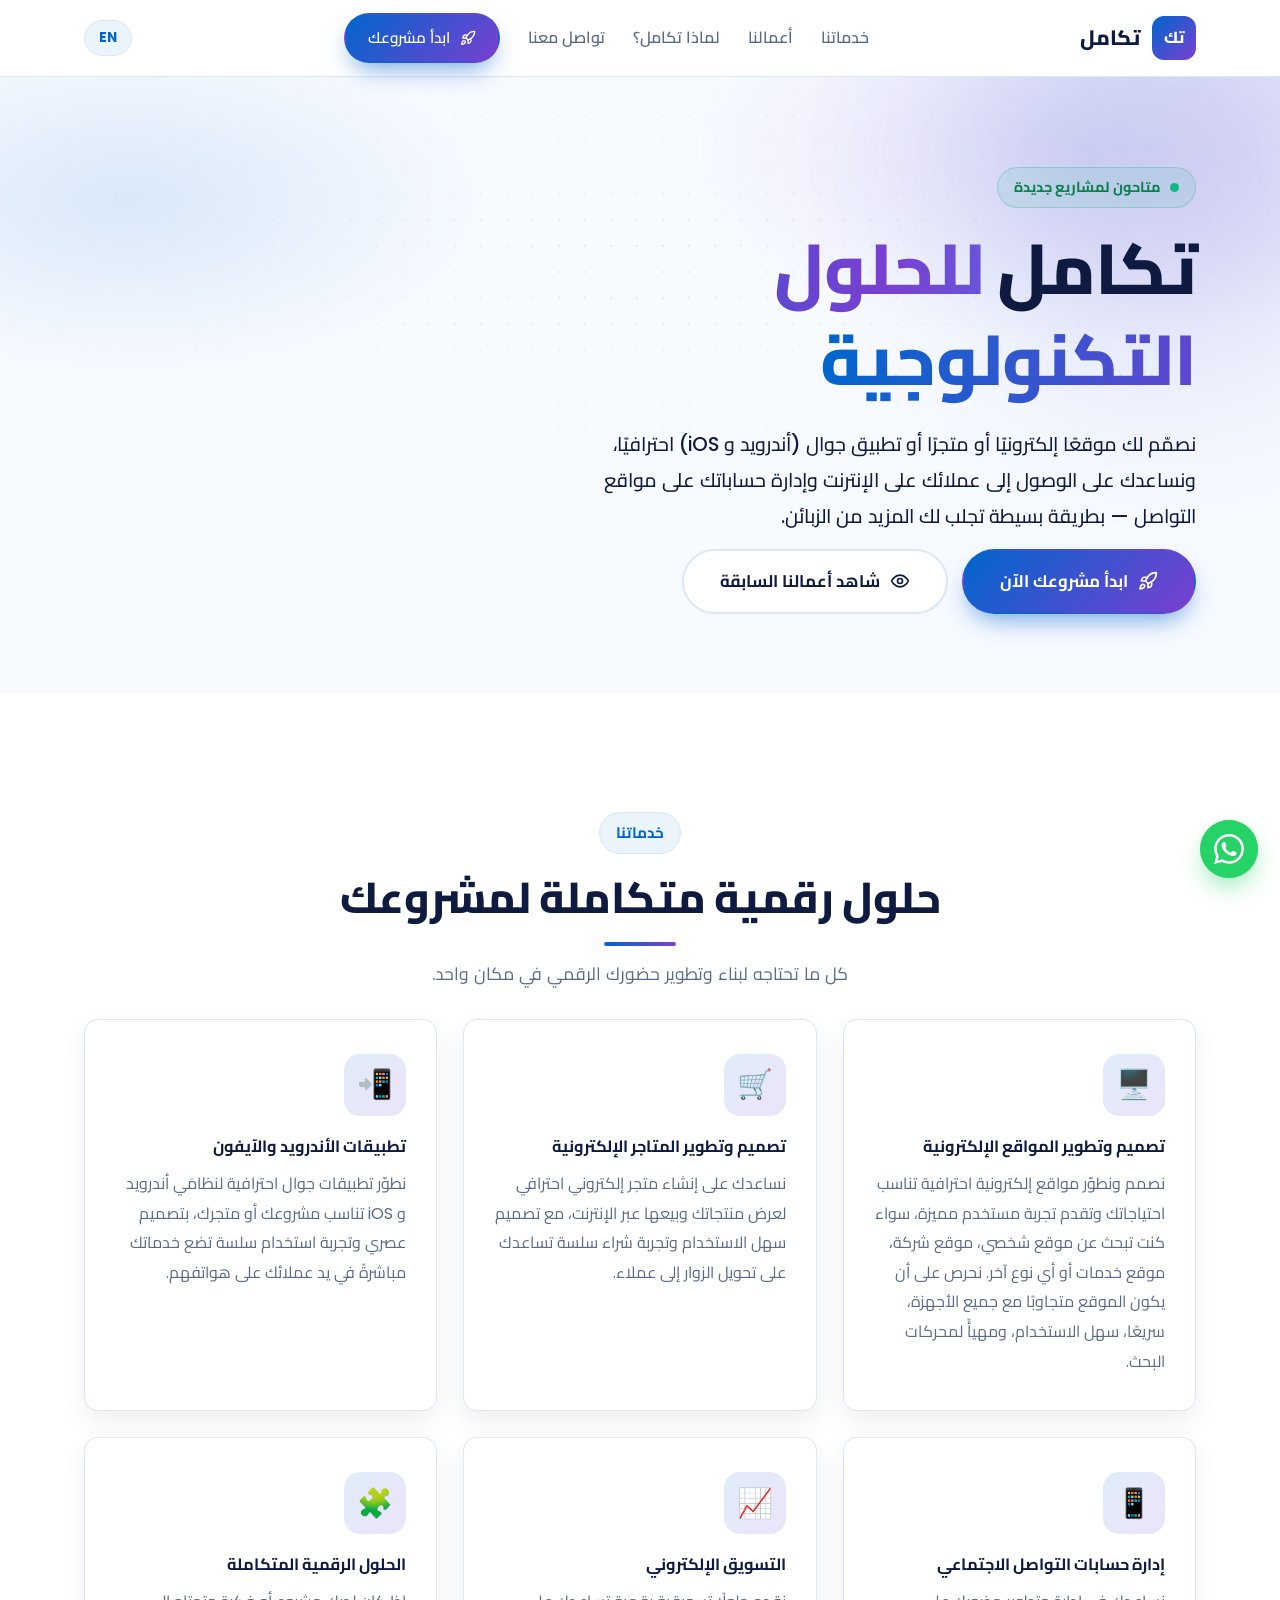
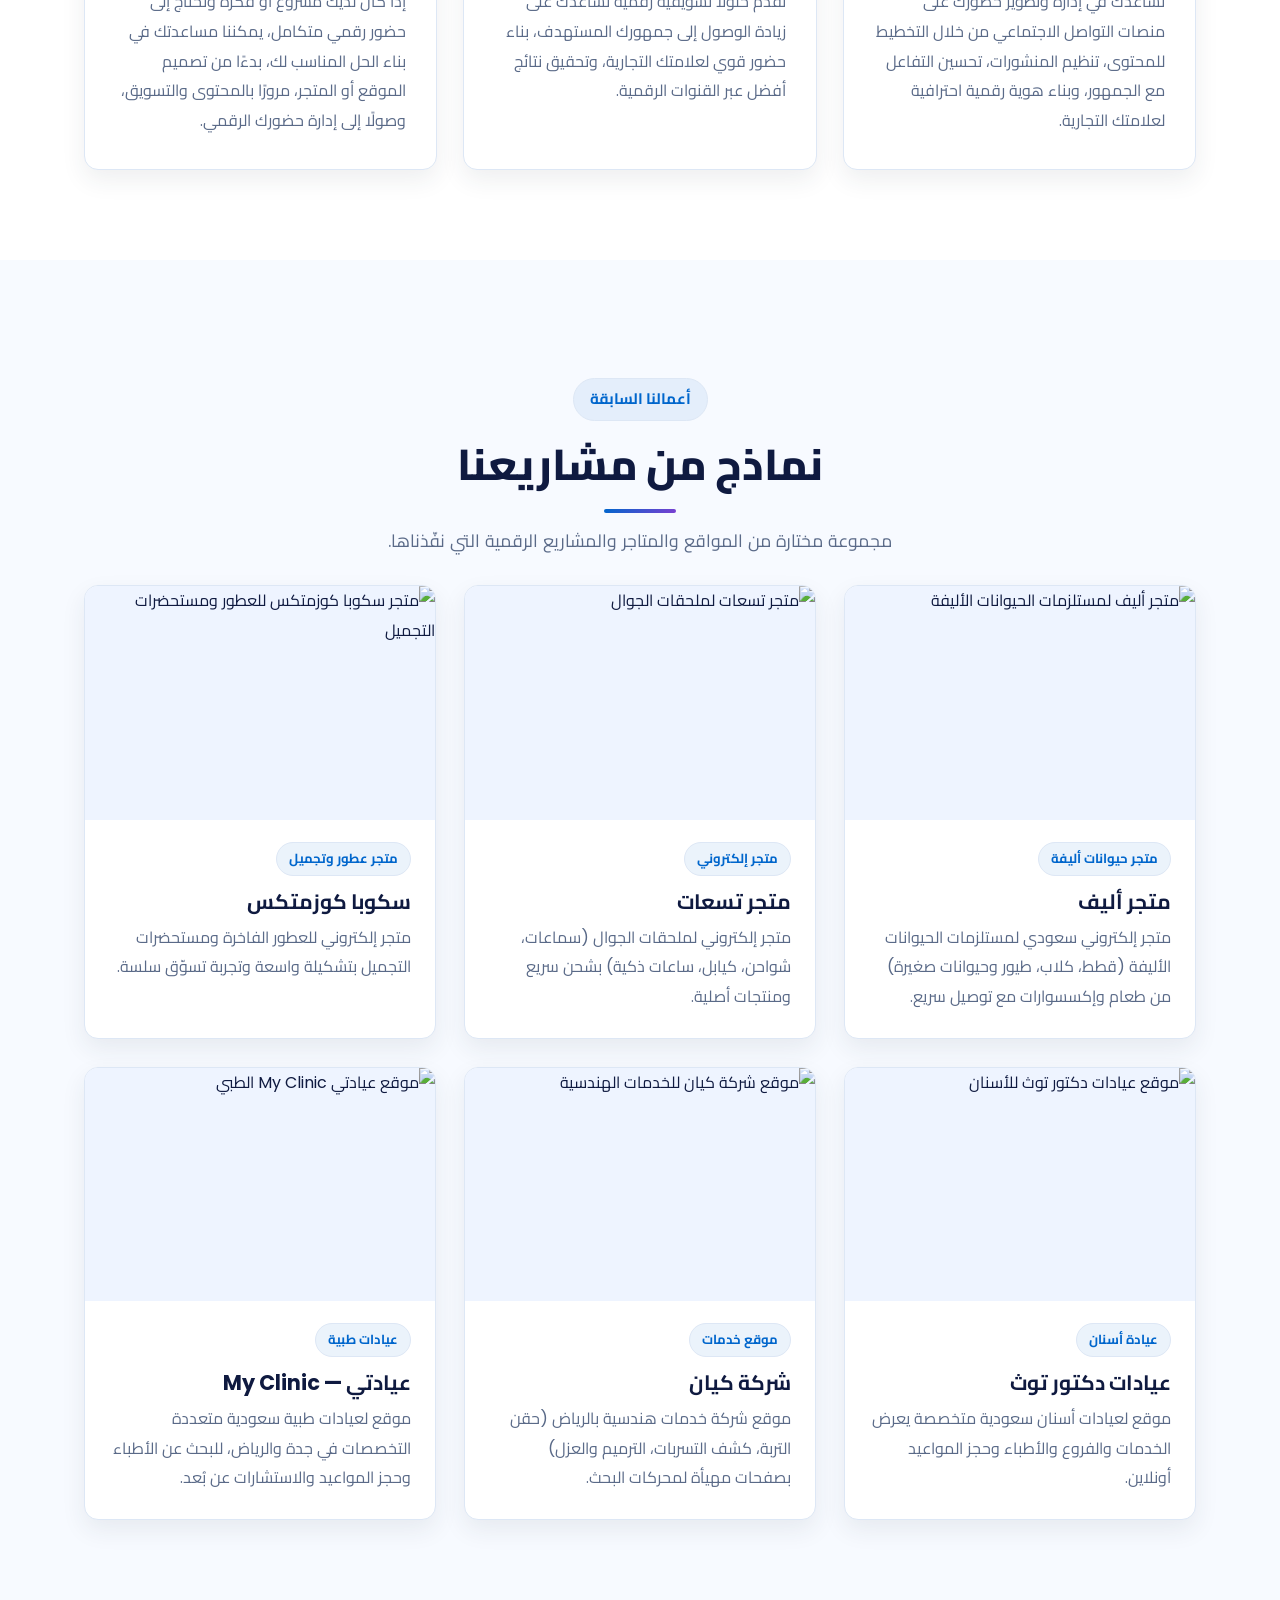
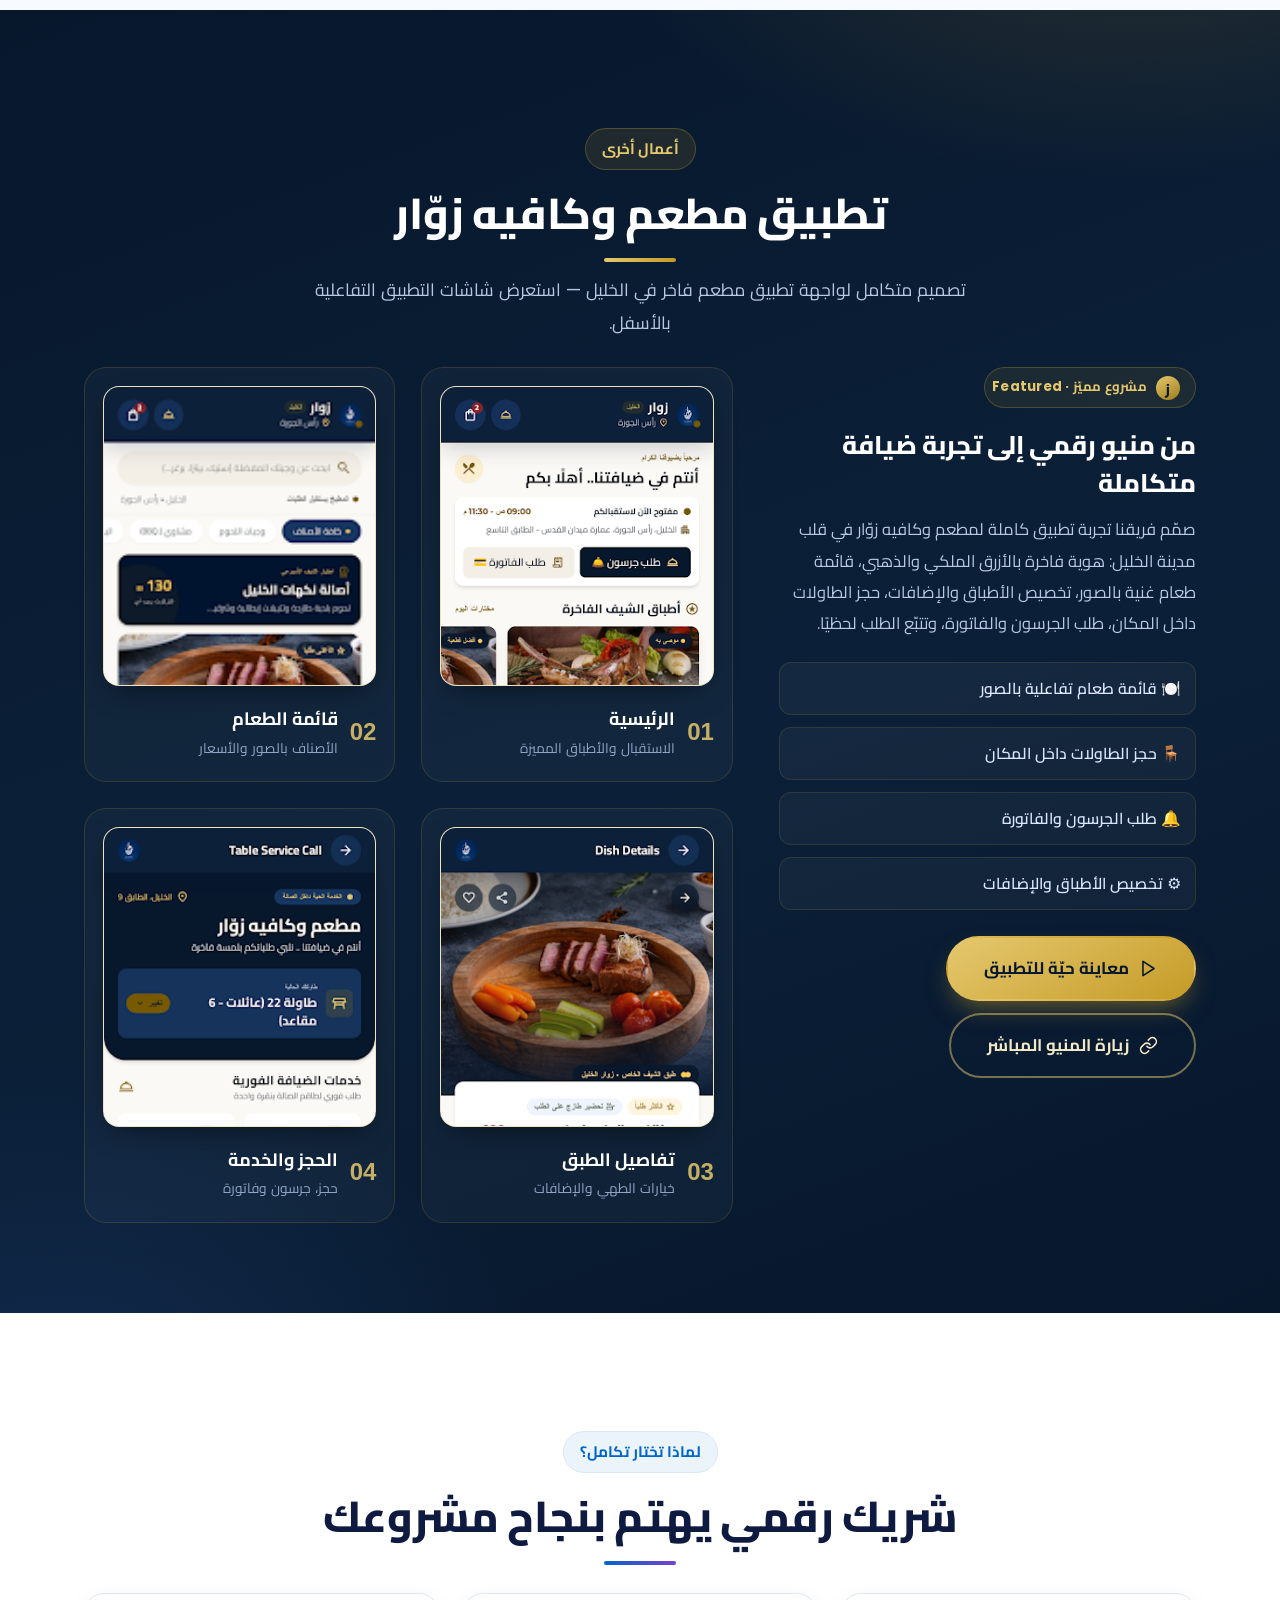
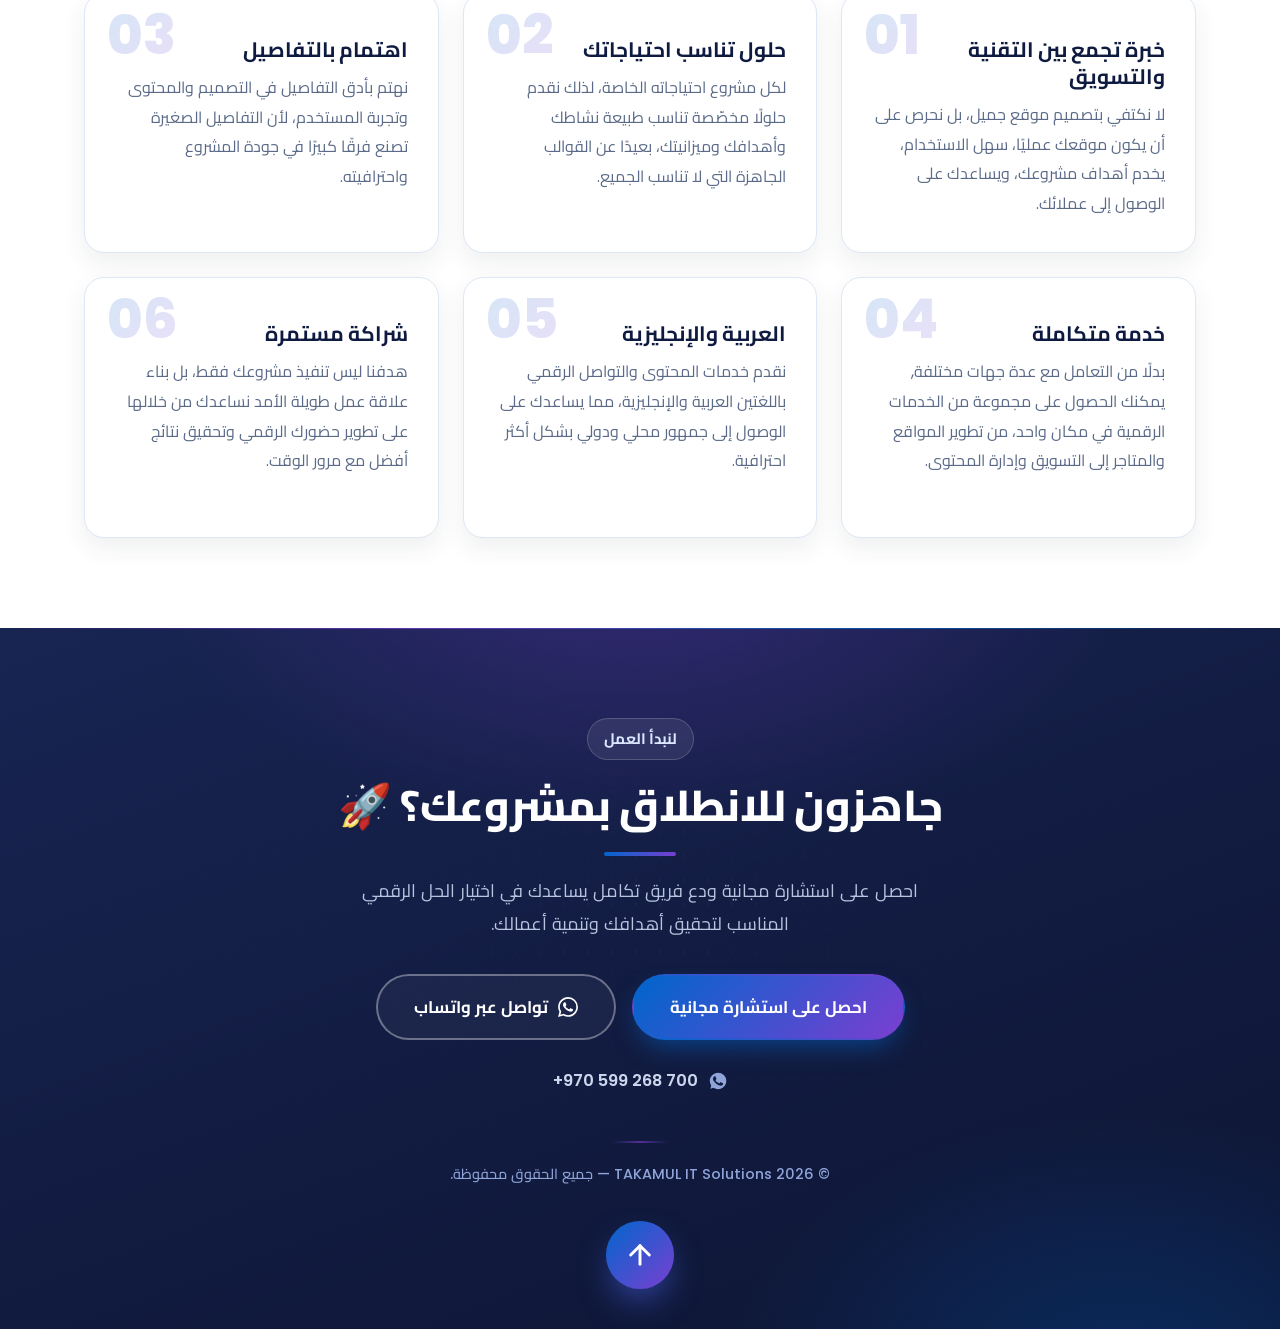
==== index.html @ c1965431 "إعادة بناء موقع تكامل بنفس تصميم إسلام داود - نسخة ثنائية اللغة مع معرض زوّار واستشارة عبر واتساب" ====
<!DOCTYPE html>
<html lang="ar" dir="rtl">
<head>
  <meta charset="UTF-8" />
  <meta name="viewport" content="width=device-width, initial-scale=1.0" />
  <title>تكامل للحلول التكنولوجية | TAKAMUL IT Solutions</title>
  <meta name="description" content="تكامل للحلول التكنولوجية — شركة متخصصة في تصميم وتطوير المواقع والمتاجر الإلكترونية، تطبيقات جوال أندرويد و iOS، التسويق الرقمي، وإدارة حسابات التواصل الاجتماعي." />
  <meta name="author" content="تكامل للحلول التكنولوجية" />

  <meta name="robots" content="index, follow" />
  <meta name="keywords" content="تصميم مواقع, تطوير مواقع, متجر إلكتروني, تطبيقات جوال, تطبيقات اندرويد, تطبيقات ايفون, iOS, Android, تسويق رقمي, إدارة سوشال ميديا, تكامل, TAKAMUL, حلول تكنولوجية" />
  <meta name="theme-color" content="#0066cc" />
  <link rel="canonical" href="https://takamul24.github.io/tk/" />

  <!-- Open Graph -->
  <meta property="og:type" content="website" />
  <meta property="og:title" content="تكامل للحلول التكنولوجية | حلول رقمية متكاملة" />
  <meta property="og:description" content="بناء حضور رقمي احترافي: مواقع، متاجر إلكترونية، تطبيقات جوال، تسويق رقمي وإدارة سوشال ميديا." />
  <meta property="og:url" content="https://takamul24.github.io/tk/" />
  <meta property="og:image" content="https://takamul24.github.io/tk/logo-takamul.png" />
  <meta property="og:locale" content="ar_AR" />
  <meta property="og:site_name" content="تكامل للحلول التكنولوجية" />

  <!-- Twitter -->
  <meta name="twitter:card" content="summary_large_image" />
  <meta name="twitter:title" content="تكامل للحلول التكنولوجية | TAKAMUL IT Solutions" />
  <meta name="twitter:description" content="تصميم وتطوير المواقع والمتاجر الإلكترونية، تطبيقات الجوال، التسويق الرقمي وإدارة السوشال ميديا." />
  <meta name="twitter:image" content="https://takamul24.github.io/tk/logo-takamul.png" />

  <!-- Structured data -->
  <script type="application/ld+json">
  {
    "@context": "https://schema.org",
    "@type": "Organization",
    "name": "تكامل للحلول التكنولوجية",
    "alternateName": "TAKAMUL IT Solutions",
    "description": "شركة متخصصة في تصميم وتطوير المواقع والمتاجر الإلكترونية والتطبيقات والتسويق الرقمي وإدارة المحتوى.",
    "url": "https://takamul24.github.io/tk/",
    "logo": "https://takamul24.github.io/tk/logo-takamul.png",
    "telephone": "+970599268700",
    "knowsAbout": ["تصميم المواقع", "تطوير المواقع", "المتاجر الإلكترونية", "تطوير تطبيقات الجوال", "تطبيقات أندرويد", "تطبيقات iOS", "التسويق الرقمي", "إدارة التواصل الاجتماعي"]
  }
  </script>

  <link rel="preconnect" href="https://fonts.googleapis.com" />
  <link rel="preconnect" href="https://fonts.gstatic.com" crossorigin />
  <link href="https://fonts.googleapis.com/css2?family=Cairo:wght@400;500;600;700;800&family=Poppins:wght@400;500;600;700;800&family=Tajawal:wght@400;500;700&display=swap" rel="stylesheet" />
  <link rel="stylesheet" href="styles.css?v=1" />
  <link rel="icon" type="image/svg+xml" href="favicon.svg" />
  <link rel="icon" type="image/png" sizes="32x32" href="favicon-32x32.png" />
  <link rel="icon" type="image/png" sizes="16x16" href="favicon-16x16.png" />
  <link rel="apple-touch-icon" sizes="180x180" href="apple-touch-icon.png" />
</head>
<body>
  <!-- Header -->
  <header class="site-header" id="top">
    <div class="container header-inner">
      <a href="#top" class="logo">
        <span class="logo-mark" data-en="T">تك</span>
        <span class="logo-text" data-en="TAKAMUL">تكامل</span>
      </a>
      <nav class="nav" id="nav">
        <a href="#services" data-en="Services">خدماتنا</a>
        <a href="#portfolio" data-en="Our Work">أعمالنا</a>
        <a href="#why" data-en="Why Us">لماذا تكامل؟</a>
        <a href="#contact" data-en="Contact">تواصل معنا</a>
        <a href="#contact" class="btn btn-sm btn-primary nav-cta" data-en="<svg viewBox='0 0 24 24' fill='none' stroke='currentColor' stroke-width='2' stroke-linecap='round' stroke-linejoin='round'><path d='M4.5 16.5c-1.5 1.26-2 5-2 5s3.74-.5 5-2c.71-.84.7-2.13-.09-2.91a2.18 2.18 0 0 0-2.91-.09z'/><path d='m12 15-3-3a22 22 0 0 1 2-3.95A12.88 12.88 0 0 1 22 2c0 2.72-.78 7.5-6 11a22.35 22.35 0 0 1-4 2z'/><path d='M9 12H4s.55-3.03 2-4c1.62-1.08 5 0 5 0'/><path d='M12 15v5s3.03-.55 4-2c1.08-1.62 0-5 0-5'/></svg> Start Project"><svg viewBox="0 0 24 24" fill="none" stroke="currentColor" stroke-width="2" stroke-linecap="round" stroke-linejoin="round"><path d="M4.5 16.5c-1.5 1.26-2 5-2 5s3.74-.5 5-2c.71-.84.7-2.13-.09-2.91a2.18 2.18 0 0 0-2.91-.09z"/><path d="m12 15-3-3a22 22 0 0 1 2-3.95A12.88 12.88 0 0 1 22 2c0 2.72-.78 7.5-6 11a22.35 22.35 0 0 1-4 2z"/><path d="M9 12H4s.55-3.03 2-4c1.62-1.08 5 0 5 0"/><path d="M12 15v5s3.03-.55 4-2c1.08-1.62 0-5 0-5"/></svg> ابدأ مشروعك</a>
      </nav>
      <div class="header-actions">
        <button class="lang-toggle" id="langToggle" aria-label="تغيير اللغة">EN</button>
        <button class="nav-toggle" id="navToggle" aria-label="القائمة" aria-expanded="false">
          <span></span><span></span><span></span>
        </button>
      </div>
    </div>
  </header>

  <!-- Floating WhatsApp button (fixed, site-wide) -->
  <a class="wa-fab" href="https://wa.me/970599268700" target="_blank" rel="noopener" aria-label="تواصل عبر واتساب" data-en-label="Chat on WhatsApp">
    <svg viewBox="0 0 24 24" fill="currentColor" aria-hidden="true"><path d="M17.472 14.382c-.297-.149-1.758-.867-2.03-.967-.273-.099-.471-.148-.67.15-.197.297-.767.966-.94 1.164-.173.199-.347.223-.644.075-.297-.15-1.255-.463-2.39-1.475-.883-.788-1.48-1.761-1.653-2.059-.173-.297-.018-.458.13-.606.134-.133.298-.347.446-.52.149-.174.198-.298.298-.497.099-.198.05-.371-.025-.52-.075-.149-.669-1.612-.916-2.207-.242-.579-.487-.5-.669-.51-.173-.008-.371-.01-.57-.01-.198 0-.52.074-.792.372-.272.297-1.04 1.016-1.04 2.479 0 1.462 1.065 2.875 1.213 3.074.149.198 2.096 3.2 5.077 4.487.709.306 1.263.489 1.694.625.712.227 1.36.195 1.871.118.571-.085 1.758-.719 2.006-1.413.248-.694.248-1.289.173-1.413-.074-.124-.272-.198-.57-.347m-5.421 7.403h-.004a9.87 9.87 0 01-5.031-1.378l-.361-.214-3.741.982.998-3.648-.235-.374a9.86 9.86 0 01-1.51-5.26c.001-5.45 4.436-9.884 9.888-9.884 2.64 0 5.122 1.03 6.988 2.898a9.825 9.825 0 012.893 6.994c-.003 5.45-4.437 9.884-9.885 9.884m8.413-18.297A11.815 11.815 0 0012.05 0C5.495 0 .16 5.335.157 11.892c0 2.096.547 4.142 1.588 5.945L.057 24l6.305-1.654a11.882 11.882 0 005.683 1.448h.005c6.554 0 11.89-5.335 11.893-11.893a11.821 11.821 0 00-3.48-8.413Z"/></svg>
  </a>

  <!-- Hero -->
  <section class="hero">
    <div class="hero-bg" aria-hidden="true"></div>
    <div class="container hero-inner">
      <div class="hero-text">
        <span class="hero-status" data-en="<span class='dot'></span> Available for new projects"><span class="dot"></span> متاحون لمشاريع جديدة</span>
        <h1 class="hero-title" data-en="TAKAMUL <span class='grad'>IT Solutions</span>">تكامل <span class="grad">للحلول التكنولوجية</span></h1>
        <p class="hero-lead" data-en="We build you a professional website, online store, or mobile app for Android &amp; iOS, help you reach your customers online, and manage your social media — simply, in a way that brings you more clients.">
          نصمّم لك موقعًا إلكترونيًا أو متجرًا أو تطبيق جوال (أندرويد و iOS) احترافيًا،
          ونساعدك على الوصول إلى عملائك على الإنترنت وإدارة حساباتك على مواقع التواصل —
          بطريقة بسيطة تجلب لك المزيد من الزبائن.
        </p>
        <div class="hero-actions">
          <a href="#contact" class="btn btn-primary btn-lg" data-en="<svg viewBox='0 0 24 24' fill='none' stroke='currentColor' stroke-width='2' stroke-linecap='round' stroke-linejoin='round'><path d='M4.5 16.5c-1.5 1.26-2 5-2 5s3.74-.5 5-2c.71-.84.7-2.13-.09-2.91a2.18 2.18 0 0 0-2.91-.09z'/><path d='m12 15-3-3a22 22 0 0 1 2-3.95A12.88 12.88 0 0 1 22 2c0 2.72-.78 7.5-6 11a22.35 22.35 0 0 1-4 2z'/><path d='M9 12H4s.55-3.03 2-4c1.62-1.08 5 0 5 0'/><path d='M12 15v5s3.03-.55 4-2c1.08-1.62 0-5 0-5'/></svg> Start Your Project"><svg viewBox="0 0 24 24" fill="none" stroke="currentColor" stroke-width="2" stroke-linecap="round" stroke-linejoin="round"><path d="M4.5 16.5c-1.5 1.26-2 5-2 5s3.74-.5 5-2c.71-.84.7-2.13-.09-2.91a2.18 2.18 0 0 0-2.91-.09z"/><path d="m12 15-3-3a22 22 0 0 1 2-3.95A12.88 12.88 0 0 1 22 2c0 2.72-.78 7.5-6 11a22.35 22.35 0 0 1-4 2z"/><path d="M9 12H4s.55-3.03 2-4c1.62-1.08 5 0 5 0"/><path d="M12 15v5s3.03-.55 4-2c1.08-1.62 0-5 0-5"/></svg> ابدأ مشروعك الآن</a>
          <a href="#portfolio" class="btn btn-ghost btn-lg" data-en="<svg viewBox='0 0 24 24' fill='none' stroke='currentColor' stroke-width='2' stroke-linecap='round' stroke-linejoin='round'><path d='M2 12s3-7 10-7 10 7 10 7-3 7-10 7-10-7-10-7z'/><circle cx='12' cy='12' r='3'/></svg> View Our Work"><svg viewBox="0 0 24 24" fill="none" stroke="currentColor" stroke-width="2" stroke-linecap="round" stroke-linejoin="round"><path d="M2 12s3-7 10-7 10 7 10 7-3 7-10 7-10-7-10-7z"/><circle cx="12" cy="12" r="3"/></svg> شاهد أعمالنا السابقة</a>
        </div>
      </div>
      <figure class="hero-portrait" onerror="this.style.display='none'">
        <img src="logo-takamul.png" alt="تكامل للحلول التكنولوجية" class="logo-photo" loading="eager"
             onerror="this.closest('.hero-portrait').style.display='none'" />
        <span class="float-chip chip-1" data-en="<span class='ci'>🖥️</span> Web Development"><span class="ci">🖥️</span> تصميم وتطوير المواقع</span>
        <span class="float-chip chip-2" data-en="<span class='ci'>📈</span> Digital Marketing"><span class="ci">📈</span> تسويق إلكتروني</span>
        <span class="float-chip chip-3" data-en="<span class='ci'>📲</span> Mobile Apps"><span class="ci">📲</span> تطبيقات الجوال</span>
      </figure>
    </div>
  </section>

  <!-- Services -->
  <section class="section" id="services">
    <div class="container">
      <div class="section-head">
        <span class="kicker" data-en="Services">خدماتنا</span>
        <h2 data-en="Complete digital solutions for your project">حلول رقمية متكاملة لمشروعك</h2>
        <p data-en="Everything you need to build and grow your online presence, in one place.">كل ما تحتاجه لبناء وتطوير حضورك الرقمي في مكان واحد.</p>
      </div>

      <div class="cards">
        <article class="card">
          <div class="card-icon">🖥️</div>
          <h3 data-en="Website Design &amp; Development">تصميم وتطوير المواقع الإلكترونية</h3>
          <p data-en="We design and develop professional, responsive websites with a great user experience — personal, business, or services sites — fast, easy to use, and SEO-ready.">
            نصمم ونطوّر مواقع إلكترونية احترافية تناسب احتياجاتك وتقدم تجربة مستخدم مميزة،
            سواء كنت تبحث عن موقع شخصي، موقع شركة، موقع خدمات أو أي نوع آخر.
            نحرص على أن يكون الموقع متجاوبًا مع جميع الأجهزة، سريعًا، سهل الاستخدام، ومهيأً لمحركات البحث.
          </p>
        </article>

        <article class="card">
          <div class="card-icon">🛒</div>
          <h3 data-en="E-commerce Development">تصميم وتطوير المتاجر الإلكترونية</h3>
          <p data-en="We help you build a professional online store to showcase and sell your products, with an easy design and a smooth buying experience that turns visitors into customers.">
            نساعدك على إنشاء متجر إلكتروني احترافي لعرض منتجاتك وبيعها عبر الإنترنت،
            مع تصميم سهل الاستخدام وتجربة شراء سلسة تساعدك على تحويل الزوار إلى عملاء.
          </p>
        </article>

        <article class="card">
          <div class="card-icon">📲</div>
          <h3 data-en="Android &amp; iOS App Development">تطبيقات الأندرويد والآيفون</h3>
          <p data-en="We develop professional mobile apps for Android and iOS tailored to your business or store — with a modern design and a smooth experience that puts your services right in your customers' hands.">
            نطوّر تطبيقات جوال احترافية لنظامَي أندرويد و iOS تناسب مشروعك أو متجرك، بتصميم
            عصري وتجربة استخدام سلسة تضع خدماتك مباشرةً في يد عملائك على هواتفهم.
          </p>
        </article>

        <article class="card">
          <div class="card-icon">📱</div>
          <h3 data-en="Social Media Management">إدارة حسابات التواصل الاجتماعي</h3>
          <p data-en="We manage and grow your social media presence through content planning, scheduling, boosting engagement, and building a professional brand identity.">
            نساعدك في إدارة وتطوير حضورك على منصات التواصل الاجتماعي من خلال التخطيط للمحتوى،
            تنظيم المنشورات، تحسين التفاعل مع الجمهور، وبناء هوية رقمية احترافية لعلامتك التجارية.
          </p>
        </article>

        <article class="card">
          <div class="card-icon">📈</div>
          <h3 data-en="Digital Marketing">التسويق الإلكتروني</h3>
          <p data-en="We provide digital marketing solutions that expand your reach to your target audience, build a strong brand presence, and achieve better results across digital channels.">
            نقدم حلولًا تسويقية رقمية تساعدك على زيادة الوصول إلى جمهورك المستهدف،
            بناء حضور قوي لعلامتك التجارية، وتحقيق نتائج أفضل عبر القنوات الرقمية.
          </p>
        </article>

        <article class="card">
          <div class="card-icon">🧩</div>
          <h3 data-en="Integrated Digital Solutions">الحلول الرقمية المتكاملة</h3>
          <p data-en="If you have a project or idea and need a complete digital presence, we can help you build the right solution — from website or store design, through content and marketing, to managing your digital presence.">
            إذا كان لديك مشروع أو فكرة وتحتاج إلى حضور رقمي متكامل، يمكننا مساعدتك في بناء الحل
            المناسب لك، بدءًا من تصميم الموقع أو المتجر، مرورًا بالمحتوى والتسويق، وصولًا إلى إدارة حضورك الرقمي.
          </p>
        </article>
      </div>
    </div>
  </section>

  <!-- Portfolio / Previous work -->
  <section class="section section-alt" id="portfolio">
    <div class="container">
      <div class="section-head">
        <span class="kicker" data-en="Our Work">أعمالنا السابقة</span>
        <h2 data-en="Selected projects">نماذج من مشاريعنا</h2>
        <p data-en="A selection of websites, stores, and digital projects we have delivered.">مجموعة مختارة من المواقع والمتاجر والمشاريع الرقمية التي نفّذناها.</p>
      </div>

      <div class="portfolio-grid">
        <a class="work" href="https://aleef.com/" target="_blank" rel="noopener">
          <div class="work-thumb">
            <img src="assets/portfolio/aleef.jpg" alt="متجر أليف لمستلزمات الحيوانات الأليفة" loading="lazy" />
          </div>
          <div class="work-body">
            <span class="work-tag" data-en="Pet Store">متجر حيوانات أليفة</span>
            <h3 data-en="Aleef Store">متجر أليف</h3>
            <p data-en="A Saudi online pet store for cats, dogs, birds, and small animals — food, accessories, and supplies with fast delivery.">متجر إلكتروني سعودي لمستلزمات الحيوانات الأليفة (قطط، كلاب، طيور وحيوانات صغيرة) من طعام وإكسسوارات مع توصيل سريع.</p>
          </div>
        </a>

        <a class="work" href="https://www.tesaat.com/" target="_blank" rel="noopener">
          <div class="work-thumb">
            <img src="assets/portfolio/tesaat.jpg" alt="متجر تسعات لملحقات الجوال" loading="lazy" />
          </div>
          <div class="work-body">
            <span class="work-tag" data-en="E-commerce">متجر إلكتروني</span>
            <h3 data-en="Tesaat Store">متجر تسعات</h3>
            <p data-en="An online store for mobile accessories — headphones, chargers, cables, and smartwatches — with fast shipping.">متجر إلكتروني لملحقات الجوال (سماعات، شواحن، كيابل، ساعات ذكية) بشحن سريع ومنتجات أصلية.</p>
          </div>
        </a>

        <a class="work" href="https://www.scuba-cosmatics.com/" target="_blank" rel="noopener">
          <div class="work-thumb">
            <img src="assets/portfolio/scuba.jpg" alt="متجر سكوبا كوزمتكس للعطور ومستحضرات التجميل" loading="lazy" />
          </div>
          <div class="work-body">
            <span class="work-tag" data-en="Beauty &amp; Perfume">متجر عطور وتجميل</span>
            <h3 data-en="Scuba Cosmetics">سكوبا كوزمتكس</h3>
            <p data-en="An online store for luxury perfumes and cosmetics with a wide range of premium products and a smooth shopping experience.">متجر إلكتروني للعطور الفاخرة ومستحضرات التجميل بتشكيلة واسعة وتجربة تسوّق سلسة.</p>
          </div>
        </a>

        <a class="work" href="https://drtoothclinics.com/" target="_blank" rel="noopener">
          <div class="work-thumb">
            <img src="assets/portfolio/drtooth.jpg" alt="موقع عيادات دكتور توث للأسنان" loading="lazy" />
          </div>
          <div class="work-body">
            <span class="work-tag" data-en="Dental Clinic">عيادة أسنان</span>
            <h3 data-en="Dr Tooth Clinics">عيادات دكتور توث</h3>
            <p data-en="A website for a Saudi dental clinics group showcasing its services, branches, specialists, and online appointment booking.">موقع لعيادات أسنان سعودية متخصصة يعرض الخدمات والفروع والأطباء وحجز المواعيد أونلاين.</p>
          </div>
        </a>

        <a class="work" href="https://kyanksa.com/" target="_blank" rel="noopener">
          <div class="work-thumb">
            <img src="assets/portfolio/kyan.jpg" alt="موقع شركة كيان للخدمات الهندسية" loading="lazy" />
          </div>
          <div class="work-body">
            <span class="work-tag" data-en="Services Website">موقع خدمات</span>
            <h3 data-en="Kyan Company">شركة كيان</h3>
            <p data-en="A services company website (soil injection, leak detection, renovation, and insulation) in Riyadh, with SEO-focused pages.">موقع شركة خدمات هندسية بالرياض (حقن التربة، كشف التسربات، الترميم والعزل) بصفحات مهيأة لمحركات البحث.</p>
          </div>
        </a>

        <a class="work" href="https://myclinic.com.sa/" target="_blank" rel="noopener">
          <div class="work-thumb">
            <img src="assets/portfolio/myclinic.jpg" alt="موقع عيادتي My Clinic الطبي" loading="lazy" />
          </div>
          <div class="work-body">
            <span class="work-tag" data-en="Medical Clinics">عيادات طبية</span>
            <h3 data-en="My Clinic">عيادتي — My Clinic</h3>
            <p data-en="A Saudi multi-specialty medical clinics website (Jeddah &amp; Riyadh) for finding doctors, booking appointments, and telemedicine.">موقع لعيادات طبية سعودية متعددة التخصصات في جدة والرياض، للبحث عن الأطباء وحجز المواعيد والاستشارات عن بُعد.</p>
          </div>
        </a>
      </div>

    </div>
  </section>

  <!-- Other work: Zuwar Restaurant App (dedicated showcase) -->
  <section class="section zuwar" id="zuwar">
    <div class="zuwar-bg" aria-hidden="true"></div>
    <div class="container">
      <div class="section-head zuwar-head">
        <span class="kicker" data-en="Other Work">أعمال أخرى</span>
        <h2 data-en="Zuwar Restaurant &amp; Café App">تطبيق مطعم وكافيه زوّار</h2>
        <p data-en="A complete UI/UX concept for a modern Palestinian fine-dining app in Hebron — browse the interactive screens below.">تصميم متكامل لواجهة تطبيق مطعم فاخر في الخليل — استعرض شاشات التطبيق التفاعلية بالأسفل.</p>
      </div>

      <div class="zuwar-showcase">
        <div class="zuwar-intro">
          <span class="zuwar-badge"><span class="zb-mark">ز</span> مشروع مميّز · Featured</span>
          <h3 data-en="From a digital menu to a complete dining experience">من منيو رقمي إلى تجربة ضيافة متكاملة</h3>
          <p data-en="A complete app design for Zuwar Restaurant &amp; Café in the heart of Hebron: a luxurious navy-and-gold identity, a photo-rich menu, dish customization, in-place table booking, waiter and bill requests, and live order tracking.">
            صمّم فريقنا تجربة تطبيق كاملة لمطعم وكافيه زوّار في قلب مدينة الخليل: هوية فاخرة بالأزرق الملكي والذهبي،
            قائمة طعام غنية بالصور، تخصيص الأطباق والإضافات، حجز الطاولات داخل المكان، طلب الجرسون والفاتورة،
            وتتبّع الطلب لحظيًا.
          </p>
          <ul class="zuwar-feats">
            <li data-en="🍽️ Photo-rich interactive menu">🍽️ قائمة طعام تفاعلية بالصور</li>
            <li data-en="🪑 In-place table reservation">🪑 حجز الطاولات داخل المكان</li>
            <li data-en="🔔 Waiter &amp; bill requests">🔔 طلب الجرسون والفاتورة</li>
            <li data-en="⚙️ Dish customization &amp; add-ons">⚙️ تخصيص الأطباق والإضافات</li>
          </ul>
          <div class="zuwar-actions">
            <a class="btn btn-gold btn-lg" href="zuwar/app.html?screen=home" target="_blank" rel="noopener" data-en="Open live preview">
              <svg viewBox="0 0 24 24" fill="none" stroke="currentColor" stroke-width="2" stroke-linecap="round" stroke-linejoin="round"><path d="M5 3l14 9-14 9V3z"/></svg>
              معاينة حيّة للتطبيق
            </a>
            <a class="btn btn-outline-gold btn-lg" href="https://zuwar.ps/menu" target="_blank" rel="noopener" data-en="Visit the live menu">
              <svg viewBox="0 0 24 24" fill="none" stroke="currentColor" stroke-width="2" stroke-linecap="round" stroke-linejoin="round"><path d="M10 13a5 5 0 0 0 7.54.54l3-3a5 5 0 0 0-7.07-7.07l-1.72 1.71"/><path d="M14 11a5 5 0 0 0-7.54-.54l-3 3a5 5 0 0 0 7.07 7.07l1.71-1.71"/></svg>
              زيارة المنيو المباشر
            </a>
          </div>
        </div>

        <div class="zuwar-gallery">
          <a class="zscreen" href="zuwar/app.html?screen=home" target="_blank" rel="noopener">
            <div class="zscreen-phone">
              <img src="zuwar/screens/home.png" alt="الشاشة الرئيسية لتطبيق مطعم زوّار" loading="lazy" />
            </div>
            <div class="zscreen-cap"><span class="zscreen-num">01</span><b data-en="Home">الرئيسية</b><em data-en="Welcome &amp; chef specials">الاستقبال والأطباق المميزة</em></div>
            <span class="zscreen-play"><svg viewBox="0 0 24 24" fill="none" stroke="currentColor" stroke-width="2" stroke-linecap="round" stroke-linejoin="round"><path d="M5 3l14 9-14 9V3z"/></svg></span>
          </a>

          <a class="zscreen" href="zuwar/app.html?screen=menu" target="_blank" rel="noopener">
            <div class="zscreen-phone">
              <img src="zuwar/screens/menu.png" alt="شاشة قائمة الطعام في تطبيق مطعم زوّار" loading="lazy" />
            </div>
            <div class="zscreen-cap"><span class="zscreen-num">02</span><b data-en="Menu">قائمة الطعام</b><em data-en="Dishes with photos &amp; prices">الأصناف بالصور والأسعار</em></div>
            <span class="zscreen-play"><svg viewBox="0 0 24 24" fill="none" stroke="currentColor" stroke-width="2" stroke-linecap="round" stroke-linejoin="round"><path d="M5 3l14 9-14 9V3z"/></svg></span>
          </a>

          <a class="zscreen" href="zuwar/app.html?screen=dish" target="_blank" rel="noopener">
            <div class="zscreen-phone">
              <img src="zuwar/screens/dish.png" alt="شاشة تفاصيل الطبق في تطبيق مطعم زوّار" loading="lazy" />
            </div>
            <div class="zscreen-cap"><span class="zscreen-num">03</span><b data-en="Dish Details">تفاصيل الطبق</b><em data-en="Cooking options &amp; add-ons">خيارات الطهي والإضافات</em></div>
            <span class="zscreen-play"><svg viewBox="0 0 24 24" fill="none" stroke="currentColor" stroke-width="2" stroke-linecap="round" stroke-linejoin="round"><path d="M5 3l14 9-14 9V3z"/></svg></span>
          </a>

          <a class="zscreen" href="zuwar/app.html?screen=reservation" target="_blank" rel="noopener">
            <div class="zscreen-phone">
              <img src="zuwar/screens/reservation.png" alt="شاشة حجز الطاولة وطلب الخدمة في تطبيق مطعم زوّار" loading="lazy" />
            </div>
            <div class="zscreen-cap"><span class="zscreen-num">04</span><b data-en="Booking &amp; Service">الحجز والخدمة</b><em data-en="Table booking, waiter &amp; bill">حجز، جرسون وفاتورة</em></div>
            <span class="zscreen-play"><svg viewBox="0 0 24 24" fill="none" stroke="currentColor" stroke-width="2" stroke-linecap="round" stroke-linejoin="round"><path d="M5 3l14 9-14 9V3z"/></svg></span>
          </a>
        </div>
      </div>
    </div>
  </section>

  <!-- Why choose us -->
  <section class="section" id="why">
    <div class="container">
      <div class="section-head">
        <span class="kicker" data-en="Why Choose Us?">لماذا تختار تكامل؟</span>
        <h2 data-en="A digital partner invested in your success">شريك رقمي يهتم بنجاح مشروعك</h2>
      </div>

      <div class="features">
        <div class="feature">
          <span class="feature-num">01</span>
          <h3 data-en="Technical &amp; marketing expertise">خبرة تجمع بين التقنية والتسويق</h3>
          <p data-en="We don't just focus on a beautiful design — we make sure your site is practical, easy to use, serves your goals, and helps you reach your customers.">
            لا نكتفي بتصميم موقع جميل، بل نحرص على أن يكون موقعك عمليًا، سهل الاستخدام،
            يخدم أهداف مشروعك، ويساعدك على الوصول إلى عملائك.
          </p>
        </div>
        <div class="feature">
          <span class="feature-num">02</span>
          <h3 data-en="Tailored to your needs">حلول تناسب احتياجاتك</h3>
          <p data-en="Every project has its own needs, so we provide custom solutions that fit your business, goals, and budget — never one-size-fits-all templates.">
            لكل مشروع احتياجاته الخاصة، لذلك نقدم حلولًا مخصّصة تناسب طبيعة نشاطك
            وأهدافك وميزانيتك، بعيدًا عن القوالب الجاهزة التي لا تناسب الجميع.
          </p>
        </div>
        <div class="feature">
          <span class="feature-num">03</span>
          <h3 data-en="Attention to detail">اهتمام بالتفاصيل</h3>
          <p data-en="We care about the finest details in design, content, and user experience, because small details make a big difference in quality and professionalism.">
            نهتم بأدق التفاصيل في التصميم والمحتوى وتجربة المستخدم، لأن التفاصيل الصغيرة تصنع
            فرقًا كبيرًا في جودة المشروع واحترافيته.
          </p>
        </div>
        <div class="feature">
          <span class="feature-num">04</span>
          <h3 data-en="All-in-one service">خدمة متكاملة</h3>
          <p data-en="Instead of dealing with several parties, you get a range of digital services in one place — from web and store development to marketing and content.">
            بدلًا من التعامل مع عدة جهات مختلفة, يمكنك الحصول على مجموعة من الخدمات الرقمية في
            مكان واحد، من تطوير المواقع والمتاجر إلى التسويق وإدارة المحتوى.
          </p>
        </div>
        <div class="feature">
          <span class="feature-num">05</span>
          <h3 data-en="Arabic &amp; English">العربية والإنجليزية</h3>
          <p data-en="We offer content and digital communication in both Arabic and English, helping you reach a local and international audience more professionally.">
            نقدم خدمات المحتوى والتواصل الرقمي باللغتين العربية والإنجليزية، مما يساعدك على
            الوصول إلى جمهور محلي ودولي بشكل أكثر احترافية.
          </p>
        </div>
        <div class="feature">
          <span class="feature-num">06</span>
          <h3 data-en="Ongoing partnership">شراكة مستمرة</h3>
          <p data-en="Our goal isn't only to deliver your project, but to build a long-term relationship that helps you grow your digital presence over time.">
            هدفنا ليس تنفيذ مشروعك فقط، بل بناء علاقة عمل طويلة الأمد نساعدك من خلالها على
            تطوير حضورك الرقمي وتحقيق نتائج أفضل مع مرور الوقت.
          </p>
        </div>
      </div>
    </div>
  </section>

  <!-- Contact / CTA -->
  <section class="section contact" id="contact">
    <div class="container">
      <div class="contact-inner">
        <figure class="contact-avatar" onerror="this.style.display='none'">
          <img src="logo-takamul.png" alt="تكامل للحلول التكنولوجية" class="logo-photo" loading="lazy"
               onerror="this.closest('.contact-avatar').style.display='none'" />
        </figure>
        <span class="kicker" data-en="Let's get started">لنبدأ العمل</span>
        <h2 data-en="Ready to launch your project?">جاهزون للانطلاق بمشروعك؟ 🚀</h2>
        <p class="contact-lead" data-en="Get a free consultation and let us help you choose the right digital solution to reach your goals and grow your business.">
          احصل على استشارة مجانية ودع فريق تكامل يساعدك في اختيار الحل الرقمي المناسب
          لتحقيق أهدافك وتنمية أعمالك.
        </p>

        <div class="contact-actions">
          <button type="button" class="btn btn-primary btn-lg" id="openConsult" data-en="Get a free consultation">احصل على استشارة مجانية</button>
          <a class="btn btn-ghost btn-lg" href="https://wa.me/970599268700" target="_blank" rel="noopener">
            <svg viewBox="0 0 24 24" aria-hidden="true" fill="currentColor"><path d="M17.472 14.382c-.297-.149-1.758-.867-2.03-.967-.273-.099-.471-.148-.67.15-.197.297-.767.966-.94 1.164-.173.199-.347.223-.644.075-.297-.15-1.255-.463-2.39-1.475-.883-.788-1.48-1.761-1.653-2.059-.173-.297-.018-.458.13-.606.134-.133.298-.347.446-.52.149-.174.198-.298.298-.497.099-.198.05-.371-.025-.52-.075-.149-.669-1.612-.916-2.207-.242-.579-.487-.5-.669-.51-.173-.008-.371-.01-.57-.01-.198 0-.52.074-.792.372-.272.297-1.04 1.016-1.04 2.479 0 1.462 1.065 2.875 1.213 3.074.149.198 2.096 3.2 5.077 4.487.709.306 1.263.489 1.694.625.712.227 1.36.195 1.871.118.571-.085 1.758-.719 2.006-1.413.248-.694.248-1.289.173-1.413-.074-.124-.272-.198-.57-.347m-5.421 7.403h-.004a9.87 9.87 0 01-5.031-1.378l-.361-.214-3.741.982.998-3.648-.235-.374a9.86 9.86 0 01-1.51-5.26c.001-5.45 4.436-9.884 9.888-9.884 2.64 0 5.122 1.03 6.988 2.898a9.825 9.825 0 012.893 6.994c-.003 5.45-4.437 9.884-9.885 9.884m8.413-18.297A11.815 11.815 0 0012.05 0C5.495 0 .16 5.335.157 11.892c0 2.096.547 4.142 1.588 5.945L.057 24l6.305-1.654a11.882 11.882 0 005.683 1.448h.005c6.554 0 11.89-5.335 11.893-11.893a11.821 11.821 0 00-3.48-8.413Z"/></svg>
            <span data-en="Chat on WhatsApp">تواصل عبر واتساب</span>
          </a>
        </div>

        <div class="contact-details">
          <a class="cd-item" href="https://wa.me/970599268700" target="_blank" rel="noopener">
            <svg viewBox="0 0 24 24" fill="currentColor" aria-hidden="true"><path d="M17.472 14.382c-.297-.149-1.758-.867-2.03-.967-.273-.099-.471-.148-.67.15-.197.297-.767.966-.94 1.164-.173.199-.347.223-.644.075-.297-.15-1.255-.463-2.39-1.475-.883-.788-1.48-1.761-1.653-2.059-.173-.297-.018-.458.13-.606.134-.133.298-.347.446-.52.149-.174.198-.298.298-.497.099-.198.05-.371-.025-.52-.075-.149-.669-1.612-.916-2.207-.242-.579-.487-.5-.669-.51-.173-.008-.371-.01-.57-.01-.198 0-.52.074-.792.372-.272.297-1.04 1.016-1.04 2.479 0 1.462 1.065 2.875 1.213 3.074.149.198 2.096 3.2 5.077 4.487.709.306 1.263.489 1.694.625.712.227 1.36.195 1.871.118.571-.085 1.758-.719 2.006-1.413.248-.694.248-1.289.173-1.413-.074-.124-.272-.198-.57-.347M12.05 21.785h-.004a9.87 9.87 0 01-5.031-1.378l-.361-.214-3.741.982.998-3.648-.235-.374a9.86 9.86 0 01-1.51-5.26c.001-5.45 4.436-9.884 9.888-9.884 2.64 0 5.122 1.03 6.988 2.898a9.825 9.825 0 012.893 6.994c-.003 5.45-4.437 9.884-9.885 9.884"/></svg>
            <span dir="ltr">+970 599 268 700</span>
          </a>
        </div>

        <p class="contact-footer" data-en="© 2026 TAKAMUL IT Solutions — All rights reserved.">© 2026 TAKAMUL IT Solutions — جميع الحقوق محفوظة.</p>

        <a class="back-top" href="#top" aria-label="العودة إلى أعلى الصفحة" data-en-label="Back to top">
          <svg viewBox="0 0 24 24" fill="none" stroke="currentColor" stroke-width="2.2" stroke-linecap="round" stroke-linejoin="round" aria-hidden="true"><path d="M12 19V5"/><path d="m5 12 7-7 7 7"/></svg>
        </a>
      </div>
    </div>
  </section>

  <!-- Consultation modal -->
  <div class="modal" id="consultModal" hidden>
    <div class="modal-overlay" data-close></div>
    <div class="modal-box" role="dialog" aria-modal="true" aria-labelledby="consultTitle">
      <button class="modal-close" type="button" data-close aria-label="إغلاق">&times;</button>

      <div class="modal-body" id="consultBody">
        <span class="modal-badge">🚀</span>
        <h3 id="consultTitle" data-en="Get a free consultation">احصل على استشارة مجانية</h3>
        <p class="modal-sub" data-en="Fill in your details and our team will get back to you shortly.">املأ بياناتك وسيتواصل معك فريقنا في أقرب وقت.</p>
        <form id="consultForm" novalidate>
          <div class="field">
            <label for="cm-name" data-en="Name">الاسم</label>
            <input id="cm-name" type="text" placeholder="اسمك الكامل" data-en-ph="Your full name" required />
          </div>
          <div class="field">
            <label for="cm-email" data-en="Email">البريد الإلكتروني</label>
            <input id="cm-email" type="email" placeholder="you@example.com" data-en-ph="you@example.com" required />
          </div>
          <div class="field">
            <label for="cm-phone" data-en="Phone">رقم الهاتف</label>
            <input id="cm-phone" type="tel" dir="ltr" placeholder="+970 591 234 567" data-en-ph="+970 591 234 567" required />
          </div>
          <div class="field">
            <label for="cm-message" data-en="Message">رسالتك</label>
            <textarea id="cm-message" rows="4" placeholder="أخبرنا عن مشروعك..." data-en-ph="Tell us about your project..."></textarea>
          </div>
          <button type="submit" class="btn btn-primary btn-lg btn-block" data-en="Send request">إرسال الطلب</button>
        </form>
      </div>

      <div class="modal-thanks" id="consultThanks" hidden>
        <span class="thanks-ic">✅</span>
        <h3 data-en="Thank you!">شكرًا لك!</h3>
        <p data-en="Your request has been received. We'll get in touch with you very soon.">تم استلام طلبك بنجاح، وسيتواصل معك فريقنا في أقرب وقت.</p>
        <button type="button" class="btn btn-primary btn-lg" data-close data-en="Done">تم</button>
      </div>
    </div>
  </div>

  <script src="script.js?v=1"></script>
  <script>if("serviceWorker" in navigator){window.addEventListener("load",()=>{navigator.serviceWorker.register("./sw.js")})}</script>
</body>
</html>
---- styles.css ----
:root {
  --bg: #ffffff;
  --bg-alt: #f7faff;        /* light blue tint */
  --surface: #ffffff;
  --surface-2: #eef4ff;
  --border: #dde7f5;
  --border-strong: #a2b6df;
  --text: #0f1a40;          /* deep navy */
  --muted: #5a6a88;         /* slate */
  --primary: #0066cc;       /* bright blue */
  --primary-2: #7a3fd1;     /* purple */
  --accent: #5d4d9e;
  --grad: linear-gradient(135deg, #0066cc, #7a3fd1);
  --shadow: 0 20px 60px rgba(192, 198, 211, 0.28);
  --shadow-sm: 0 10px 24px rgba(41, 51, 61, 0.08);
  --radius: 14px;
  --maxw: 1160px;
  --sans: "Poppins", "Cairo", "Tajawal", system-ui, sans-serif;
}

* { box-sizing: border-box; }
html { scroll-behavior: smooth; }

body {
  margin: 0;
  font-family: var(--sans);
  background: var(--bg);
  color: var(--text);
  line-height: 1.85;
  -webkit-font-smoothing: antialiased;
  overflow-x: hidden;
}

h1, h2, h3 { font-family: var(--sans); line-height: 1.3; margin: 0; font-weight: 800; }
a { color: inherit; text-decoration: none; }
.container { width: 100%; max-width: var(--maxw); margin: 0 auto; padding: 0 24px; }

/* Buttons */
.btn {
  display: inline-flex;
  align-items: center;
  justify-content: center;
  gap: 10px;
  font-family: inherit;
  font-weight: 700;
  font-size: 1rem;
  border: 2px solid transparent;
  border-radius: 999px;
  padding: 13px 30px;
  cursor: pointer;
  transition: transform .2s ease, box-shadow .2s ease, background .2s ease, color .2s ease;
}
.btn:hover { transform: translateY(-2px); }
.btn-lg { padding: 15px 36px; font-size: 1.05rem; }
.btn-sm { padding: 9px 22px; font-size: .95rem; }
.btn-block { width: 100%; }
.btn-primary {
  background: var(--grad);
  color: #fff;
  box-shadow: 0 12px 26px -8px rgba(0, 102, 204, .6);
}
.btn-primary:hover { box-shadow: 0 18px 34px -10px rgba(122, 63, 209, .6); }
.btn-ghost { background: #fff; border-color: var(--border); color: var(--text); }
.btn-ghost:hover { border-color: var(--primary); color: var(--primary); }

/* Header */
.site-header {
  position: sticky;
  top: 0;
  z-index: 50;
  background: rgba(255, 255, 255, .88);
  backdrop-filter: blur(14px);
  border-bottom: 1px solid var(--border);
}
.header-inner { display: flex; align-items: center; justify-content: space-between; height: 76px; }
.logo { display: flex; align-items: center; gap: 12px; font-weight: 800; }
.logo-mark {
  display: grid;
  place-items: center;
  width: 44px; height: 44px;
  border-radius: 12px;
  background: var(--grad);
  color: #fff;
  font-weight: 800;
  letter-spacing: .5px;
}
.logo-mark.small { width: 38px; height: 38px; font-size: .9rem; }
.logo-text { font-size: 1.3rem; font-weight: 800; }
.nav { display: flex; align-items: center; gap: 28px; }
.nav a { color: var(--muted); font-weight: 600; transition: color .2s; }
.nav a:hover { color: var(--primary); }
.nav .nav-cta { color: #fff; }
.nav .nav-cta:hover { color: #fff; }

.header-actions { display: flex; align-items: center; gap: 12px; }
.lang-toggle {
  font-family: inherit; font-weight: 700; font-size: .85rem;
  color: var(--primary);
  background: rgba(0, 102, 204, .08);
  border: 1px solid var(--border);
  border-radius: 999px;
  padding: 7px 14px; min-width: 44px;
  cursor: pointer;
  transition: background .2s ease, color .2s ease, border-color .2s ease;
}
.lang-toggle:hover { background: var(--grad); color: #fff; border-color: transparent; }

/* English (LTR) mode: allow long headings to wrap */
html[lang="en"] .section-head h2,
html[lang="en"] .contact-inner h2 { white-space: normal; }

.nav-toggle { display: none; flex-direction: column; gap: 5px; background: none; border: 0; cursor: pointer; padding: 8px; }
.nav-toggle span { width: 25px; height: 2px; background: var(--text); border-radius: 2px; transition: .25s; }

/* Hero */
.hero { position: relative; padding: 90px 0 80px; overflow: hidden; background: var(--bg-alt); }
.hero-bg {
  position: absolute; inset: 0; z-index: 0;
  background:
    radial-gradient(45% 45% at 85% 12%, rgba(122, 63, 209, .14), transparent 70%),
    radial-gradient(40% 40% at 10% 20%, rgba(0, 102, 204, .12), transparent 70%);
}
/* soft dotted texture */
.hero-bg::after {
  content: ""; position: absolute; inset: 0;
  background-image: radial-gradient(rgba(15, 26, 64, .07) 1px, transparent 1px);
  background-size: 26px 26px;
  -webkit-mask-image: radial-gradient(70% 60% at 50% 30%, #000, transparent 75%);
  mask-image: radial-gradient(70% 60% at 50% 30%, #000, transparent 75%);
}
/* floating gradient blob */
.hero-bg::before {
  content: ""; position: absolute;
  width: 420px; height: 420px;
  top: -120px; inset-inline-start: -100px;
  background: var(--grad);
  filter: blur(90px); opacity: .16;
  border-radius: 50%;
  animation: blobFloat 14s ease-in-out infinite;
}
@keyframes blobFloat {
  0%, 100% { transform: translate(0, 0) scale(1); }
  50% { transform: translate(40px, 60px) scale(1.12); }
}
.hero-inner {
  position: relative; z-index: 1;
  display: grid;
  grid-template-columns: 1.15fr .85fr;
  align-items: center;
  gap: 56px;
}
.hero-text { min-width: 0; }

/* Availability status pill */
.hero-status {
  display: flex; width: fit-content; align-items: center; gap: 9px;
  font-size: .9rem; font-weight: 700; color: #0a7d4b;
  background: rgba(16, 185, 129, .1);
  border: 1px solid rgba(16, 185, 129, .28);
  padding: 6px 16px; border-radius: 999px;
  margin-bottom: 16px;
}
.hero-status .dot {
  width: 9px; height: 9px; border-radius: 50%; background: #10b981;
  box-shadow: 0 0 0 0 rgba(16, 185, 129, .6);
  animation: pulseDot 2s ease-out infinite;
}
@keyframes pulseDot {
  0% { box-shadow: 0 0 0 0 rgba(16, 185, 129, .6); }
  70% { box-shadow: 0 0 0 10px rgba(16, 185, 129, 0); }
  100% { box-shadow: 0 0 0 0 rgba(16, 185, 129, 0); }
}

/* Gradient accent on the name (animated shimmer) */
.hero-title .grad {
  background: linear-gradient(90deg, #0066cc, #7a3fd1, #22a7ff, #0066cc);
  background-size: 250% auto;
  -webkit-background-clip: text; background-clip: text; color: transparent;
  animation: shimmer 5s linear infinite;
}
@keyframes shimmer { to { background-position: 250% center; } }

/* Entrance animations */
.hero-text > * { opacity: 0; animation: heroUp .7s ease forwards; }
.hero-text > *:nth-child(1) { animation-delay: .05s; }
.hero-text > *:nth-child(2) { animation-delay: .15s; }
.hero-text > *:nth-child(3) { animation-delay: .25s; }
.hero-text > *:nth-child(4) { animation-delay: .35s; }
.hero-text > *:nth-child(5) { animation-delay: .45s; }
.hero-portrait { animation: heroIn .8s .2s ease both; }
@keyframes heroUp { from { opacity: 0; transform: translateY(18px); } to { opacity: 1; transform: none; } }
@keyframes heroIn { from { opacity: 0; transform: translateY(24px) scale(.96); } to { opacity: 1; transform: none; } }

.eyebrow {
  display: inline-block;
  color: var(--primary);
  font-weight: 700;
  margin: 0 0 18px;
  padding: 7px 18px;
  border-radius: 999px;
  background: rgba(0, 102, 204, .08);
  border: 1px solid var(--border);
  font-size: .92rem;
}
.hero-title {
  font-size: clamp(2.6rem, 6.5vw, 4.4rem);
  font-weight: 800;
  color: var(--text);
  margin-bottom: 20px;
  letter-spacing: -.01em;
}
.hero-lead { font-size: 1.22rem; color: var(--text); margin: 0 0 14px; font-weight: 500; }
.hero-sub { font-size: 1.05rem; color: var(--muted); margin: 0 0 34px; }
.hero-actions { display: flex; gap: 14px; flex-wrap: wrap; }

.hero-portrait { margin: 0; position: relative; }
/* morphing water-droplet glow behind the photo */
.hero-portrait::before {
  content: ""; position: absolute; inset: -24px; z-index: 0;
  background: var(--grad); opacity: .32; filter: blur(28px);
  border-radius: 46% 54% 60% 40% / 47% 42% 58% 53%;
  animation: blobMorph 9s ease-in-out infinite;
}
/* circular image with animated torn/droplet edges */
.hero-portrait img {
  position: relative; z-index: 1;
  width: 100%; aspect-ratio: 1 / 1; object-fit: cover;
  display: block;
  border: 5px solid #fff;
  border-radius: 46% 54% 60% 40% / 47% 42% 58% 53%;
  box-shadow: var(--shadow);
  animation: blobMorph 9s ease-in-out infinite, portraitFloat 6s ease-in-out infinite;
}
@keyframes blobMorph {
  0%, 100% { border-radius: 46% 54% 60% 40% / 47% 42% 58% 53%; }
  25% { border-radius: 60% 40% 50% 50% / 55% 55% 45% 45%; }
  50% { border-radius: 40% 60% 44% 56% / 42% 48% 52% 58%; }
  75% { border-radius: 56% 44% 62% 38% / 58% 40% 60% 42%; }
}
@keyframes portraitFloat {
  0%, 100% { transform: translateY(0); }
  50% { transform: translateY(-12px); }
}
/* Floating info chips around the portrait */
.float-chip {
  position: absolute; z-index: 2;
  display: inline-flex; align-items: center; gap: 8px;
  background: #fff; color: var(--text);
  font-weight: 700; font-size: .9rem; white-space: nowrap;
  padding: 9px 15px; border-radius: 14px;
  border: 1px solid var(--border);
  box-shadow: var(--shadow-sm);
  animation: chipFloat 5s ease-in-out infinite;
}
.float-chip .ci {
  display: grid; place-items: center;
  width: 28px; height: 28px; border-radius: 8px; font-size: 1rem;
  background: linear-gradient(135deg, rgba(0,102,204,.14), rgba(122,63,209,.16));
}
.float-chip.chip-1 { top: 16px; inset-inline-start: -22px; animation-delay: .2s; }
.float-chip.chip-2 { top: 42%; inset-inline-end: -90px; animation-delay: 1.0s; }
.float-chip.chip-3 { bottom: 14px; inset-inline-start: 12px; animation-delay: 1.8s; }
@keyframes chipFloat {
  0%, 100% { transform: translateY(0); }
  50% { transform: translateY(-10px); }
}

/* Sections */
.section { padding: 90px 0; }
.section-alt { background: var(--bg-alt); }
.section-head { text-align: center; max-width: 660px; margin: 0 auto 56px; }
.kicker {
  display: inline-block;
  color: var(--primary);
  font-weight: 700;
  font-size: .95rem;
  padding: 6px 16px;
  border-radius: 999px;
  background: rgba(0, 102, 204, .08);
  border: 1px solid var(--border);
}
.section-head h2 { font-size: clamp(1.9rem, 4vw, 2.7rem); margin: 16px 0 12px; white-space: nowrap; }
.section-head p { color: var(--muted); margin: 0; font-size: 1.1rem; }
@media (max-width: 768px) { .section-head h2 { white-space: normal; } }

/* About */
.about-inner {
  display: grid;
  grid-template-columns: .9fr 1.1fr;
  align-items: center;
  gap: 60px;
}
.about-photo { margin: 0; position: relative; }
.about-photo::before {
  content: ""; position: absolute; inset: -14px;
  background: var(--grad); border-radius: 24px; opacity: .16; z-index: 0;
}
.about-photo img {
  position: relative; z-index: 1;
  width: 100%; aspect-ratio: 4 / 3; object-fit: cover;
  display: block; border-radius: 18px; box-shadow: var(--shadow);
}
.about-text .kicker { margin-bottom: 4px; }
.about-text h2 { font-size: clamp(1.8rem, 3.8vw, 2.5rem); margin: 16px 0 18px; }
.about-text p { color: var(--muted); margin: 0 0 16px; font-size: 1.06rem; }
.about-text .btn { margin-top: 10px; }

/* Service cards */
.cards { display: grid; grid-template-columns: repeat(auto-fit, minmax(320px, 1fr)); gap: 26px; }
.card {
  background: var(--surface);
  border: 1px solid var(--border);
  border-radius: var(--radius);
  padding: 34px 30px;
  box-shadow: var(--shadow-sm);
  transition: transform .22s ease, box-shadow .22s ease, border-color .22s ease;
}
.card:hover { transform: translateY(-6px); box-shadow: var(--shadow); border-color: #bcd2f4; }
.card-icon {
  width: 62px; height: 62px;
  display: grid; place-items: center;
  font-size: 1.8rem;
  border-radius: 16px;
  background: linear-gradient(135deg, rgba(0, 102, 204, .12), rgba(122, 63, 209, .14));
  margin-bottom: 20px;
}
.card h3 { font-size: 1.3rem; margin-bottom: 12px; font-weight: 700; }
.card p { color: var(--muted); margin: 0; font-size: 1rem; }

/* Features (why choose us) */
.features { display: grid; grid-template-columns: repeat(auto-fit, minmax(320px, 1fr)); grid-auto-rows: 1fr; gap: 24px; counter-reset: feat; }
.feature {
  position: relative;
  counter-increment: feat;
  background: var(--surface);
  border: 1px solid var(--border);
  border-radius: 20px;
  padding: 34px 30px;
  box-shadow: var(--shadow-sm);
  overflow: hidden;
  transition: transform .3s ease, box-shadow .3s ease, background .3s ease, border-color .3s ease;
}
/* gradient top bar grows on hover */
.feature::after {
  content: ""; position: absolute; top: 0; inset-inline-start: 0;
  height: 4px; width: 0; background: var(--grad);
  transition: width .35s ease;
}
.feature:hover::after { width: 100%; }
/* large decorative number watermark */
.feature-num {
  position: absolute; top: 14px; inset-inline-end: 22px;
  width: auto; height: auto; margin: 0;
  font-size: 3.4rem; font-weight: 800; line-height: 1;
  background: var(--grad);
  -webkit-background-clip: text; background-clip: text;
  -webkit-text-fill-color: transparent; color: transparent;
  opacity: .16; pointer-events: none;
  transition: opacity .3s ease, -webkit-text-fill-color .3s ease;
}
.feature h3 { font-size: 1.3rem; margin: 8px 0 10px; font-weight: 700; transition: color .3s ease; }
.feature p { color: var(--muted); margin: 0; transition: color .3s ease; }

/* fill with gradient on hover */
.feature:hover {
  transform: translateY(-8px);
  background: var(--grad);
  border-color: transparent;
  box-shadow: 0 26px 46px -16px rgba(79, 107, 255, .55);
}
.feature:hover h3, .feature:hover p { color: #fff; }
.feature:hover .feature-num { opacity: .4; -webkit-text-fill-color: #fff; color: #fff; }

/* Portfolio */
.portfolio-grid { display: grid; grid-template-columns: repeat(auto-fit, minmax(330px, 1fr)); gap: 28px; }
.work {
  display: flex;
  flex-direction: column;
  background: var(--surface);
  border: 1px solid var(--border);
  border-radius: var(--radius);
  overflow: hidden;
  box-shadow: var(--shadow-sm);
  transition: transform .25s ease, box-shadow .25s ease;
}
.work:hover { transform: translateY(-6px); box-shadow: var(--shadow); }
.work-thumb { position: relative; aspect-ratio: 3 / 2; overflow: hidden; background: var(--surface-2); }
.work-thumb img { width: 100%; height: 100%; object-fit: cover; display: block; transition: transform .5s ease; }
.work:hover .work-thumb img { transform: scale(1.05); }
.work-body { padding: 22px 24px 26px; }
.work-tag {
  display: inline-block;
  font-size: .82rem;
  font-weight: 700;
  color: var(--primary);
  background: rgba(0, 102, 204, .08);
  border: 1px solid var(--border);
  padding: 4px 12px;
  border-radius: 999px;
  margin-bottom: 12px;
}
.work-body h3 { font-size: 1.3rem; margin-bottom: 8px; font-weight: 700; }
.work-body p { color: var(--muted); margin: 0; font-size: 1rem; }
.portfolio-note { text-align: center; color: var(--muted); margin: 40px 0 0; font-size: .95rem; }
.portfolio-note code {
  background: var(--surface-2);
  border: 1px solid var(--border);
  border-radius: 6px;
  padding: 2px 9px;
  direction: ltr;
  display: inline-block;
}

/* Contact — elegant dark */
.contact {
  position: relative; overflow: hidden;
  color: #fff;
  background:
    radial-gradient(55% 60% at 50% -12%, rgba(122, 63, 209, .30), transparent 70%),
    radial-gradient(45% 55% at 88% 108%, rgba(0, 102, 204, .28), transparent 70%),
    linear-gradient(160deg, #182452 0%, #0d1533 100%);
}
/* subtle dotted texture */
.contact::before {
  content: ""; position: absolute; inset: 0; z-index: 0; opacity: .6;
  background-image: radial-gradient(rgba(255, 255, 255, .06) 1px, transparent 1px);
  background-size: 24px 24px;
  -webkit-mask-image: radial-gradient(70% 65% at 50% 40%, #000, transparent 78%);
  mask-image: radial-gradient(70% 65% at 50% 40%, #000, transparent 78%);
}
/* glowing gradient hairline at the top */
.contact::after {
  content: ""; position: absolute; top: 0; inset-inline: 0; height: 1px; z-index: 1;
  background: linear-gradient(90deg, transparent, rgba(122, 63, 209, .7), rgba(0, 102, 204, .7), transparent);
}
/* Single centered column */
.contact-inner { position: relative; z-index: 2; max-width: 720px; margin: 0 auto; text-align: center; }
.contact-avatar { position: relative; margin: 0 auto 26px; width: 118px; height: 118px; }
.contact-avatar::before {
  content: ""; position: absolute; inset: -6px; z-index: 0;
  border-radius: 50%; background: var(--grad); opacity: .6; filter: blur(10px);
}
.contact-avatar img {
  position: relative; z-index: 1;
  width: 100%; height: 100%; object-fit: cover; border-radius: 50%;
  border: 3px solid rgba(255, 255, 255, .85);
  box-shadow: 0 12px 30px -10px rgba(0, 0, 0, .5);
}
.contact .kicker { color: #dbe6ff; background: rgba(255, 255, 255, .08); border-color: rgba(255, 255, 255, .18); }
.contact-inner h2 { font-size: clamp(1.6rem, 4.2vw, 2.7rem); margin: 18px 0 18px; color: #fff; white-space: nowrap; }
@media (max-width: 560px) { .contact-inner h2 { white-space: normal; } }
.contact-lead { color: #b9c4e0; margin: 0 auto 34px; font-size: 1.12rem; max-width: 620px; }

.contact-actions { display: flex; justify-content: center; flex-wrap: wrap; gap: 16px; }
.contact-actions .btn svg { width: 20px; height: 20px; flex: none; }
.contact .btn-ghost { background: rgba(255, 255, 255, .04); color: #fff; border-color: rgba(255, 255, 255, .35); }
.contact .btn-ghost:hover { background: #fff; color: var(--text); border-color: #fff; }

/* phone + email */
.contact-details { display: flex; justify-content: center; flex-wrap: wrap; gap: 14px 30px; margin-top: 26px; }
.cd-item { display: inline-flex; align-items: center; gap: 10px; color: #cdd6ec; font-weight: 600; font-size: 1.02rem; transition: color .2s ease; }
.cd-item svg { width: 20px; height: 20px; flex: none; color: #8fa4d8; transition: color .2s ease; }
.cd-item span { direction: ltr; }
.cd-item:hover, .cd-item:hover svg { color: #fff; }

/* social */
.social { list-style: none; display: flex; justify-content: center; flex-wrap: wrap; gap: 14px; margin: 46px 0 0; padding: 0; }
.social a {
  display: grid; place-items: center;
  width: 50px; height: 50px;
  background: rgba(255, 255, 255, .05);
  border: 1px solid rgba(255, 255, 255, .22);
  border-radius: 50%;
  color: #fff;
  transition: background .25s ease, border-color .25s ease, transform .25s ease;
}
.social a:hover { background: var(--grad); border-color: transparent; transform: translateY(-3px); }
.social svg { width: 20px; height: 20px; }

/* Back to top button */
.back-top {
  position: relative;
  display: grid; place-items: center;
  width: 68px; height: 68px; margin: 42px auto 0;
  border-radius: 50%;
  background: var(--grad); color: #fff;
  box-shadow: 0 16px 34px -8px rgba(79, 107, 255, .6);
  transition: transform .25s ease, box-shadow .25s ease;
}
.back-top::before {
  content: ""; position: absolute; inset: 0; z-index: -1;
  border-radius: 50%; background: var(--grad); opacity: .5;
  animation: backTopPulse 2.4s ease-out infinite;
}
.back-top svg { width: 32px; height: 32px; animation: arrowBounce 2s cubic-bezier(.45, 0, .4, 1) infinite; }
.back-top:hover { transform: translateY(-6px); box-shadow: 0 22px 40px -8px rgba(122, 63, 209, .7); }
.back-top:hover svg { animation-duration: 1s; }
@keyframes arrowBounce {
  0%, 15% { transform: translateY(0); }
  45% { transform: translateY(-10px); }
  70%, 100% { transform: translateY(0); }
}
@keyframes backTopPulse {
  0% { transform: scale(1); opacity: .5; }
  70% { transform: scale(1.6); opacity: 0; }
  100% { opacity: 0; }
}

/* Footer */
.site-footer { border-top: 1px solid var(--border); padding: 40px 0; background: var(--bg); }
.footer-inner { display: flex; align-items: center; justify-content: space-between; gap: 22px; flex-wrap: wrap; }
.footer-inner strong { font-size: 1.15rem; margin-inline-start: 10px; }
.footer-inner > div { display: flex; align-items: center; flex-wrap: wrap; }
.footer-inner p { color: var(--muted); margin: 6px 0 0; font-size: .92rem; width: 100%; }
.copy { color: var(--muted); font-size: .9rem; }

/* Responsive */
@media (max-width: 900px) {
  .hero-inner { grid-template-columns: 1fr; gap: 44px; }
  .hero-portrait { max-width: 360px; margin-inline: auto; }
  .about-inner { grid-template-columns: 1fr; gap: 38px; }
  .about-photo { order: -1; max-width: 480px; }
  .float-chip { display: none; }
}
@media (max-width: 720px) {
  .nav {
    position: fixed;
    inset-block-start: 76px;
    inset-inline: 0;
    flex-direction: column;
    gap: 0;
    background: #fff;
    border-bottom: 1px solid var(--border);
    padding: 10px 24px 22px;
    transform: translateY(-160%);
    transition: transform .28s ease;
    box-shadow: var(--shadow-sm);
  }
  .nav.open { transform: translateY(0); }
  .nav a { width: 100%; padding: 13px 0; border-bottom: 1px solid var(--border); }
  .nav .nav-cta { margin-top: 12px; text-align: center; color: #fff; }
  .nav-toggle { display: flex; }
  .nav-toggle.open span:nth-child(1) { transform: translateY(7px) rotate(45deg); }
  .nav-toggle.open span:nth-child(2) { opacity: 0; }
  .nav-toggle.open span:nth-child(3) { transform: translateY(-7px) rotate(-45deg); }
}

/* Reveal on scroll */
.reveal { opacity: 0; transform: translateY(24px); transition: opacity .6s ease, transform .6s ease; }
.reveal.visible { opacity: 1; transform: none; }
/* Reveal variants */
.section-head.reveal { transform: translateY(28px); }
.work.reveal { transform: translateY(28px) scale(.98); }
.work.reveal.visible { transform: none; }

/* Scroll progress bar */
.scroll-progress {
  position: fixed; top: 0; inset-inline-start: 0;
  height: 3px; width: 0;
  background: var(--grad);
  z-index: 100;
  transition: width .1s linear;
}

/* Floating WhatsApp button (fixed on the bottom-right, site-wide) */
.wa-fab {
  position: fixed;
  bottom: 22px; right: 22px;
  z-index: 90;
  width: 58px; height: 58px;
  display: grid; place-items: center;
  border-radius: 50%;
  background: #25d366; color: #fff;
  box-shadow: 0 12px 28px -8px rgba(37, 211, 102, .65);
  transition: transform .25s ease, box-shadow .25s ease;
}
.wa-fab svg { width: 30px; height: 30px; }
.wa-fab:hover { transform: scale(1.08); box-shadow: 0 16px 34px -8px rgba(37, 211, 102, .8); }
.wa-fab::before {
  content: ""; position: absolute; inset: 0; z-index: -1;
  border-radius: 50%; background: #25d366; opacity: .55;
  animation: waPulse 2.2s ease-out infinite;
}
@keyframes waPulse {
  0% { transform: scale(1); opacity: .55; }
  70% { transform: scale(1.7); opacity: 0; }
  100% { opacity: 0; }
}
@media (max-width: 600px) {
  .wa-fab { width: 52px; height: 52px; bottom: 16px; right: 16px; }
  .wa-fab svg { width: 27px; height: 27px; }
}

/* Header shadow once scrolled */
.site-header.scrolled { box-shadow: 0 8px 30px -14px rgba(15, 26, 64, .25); }

/* Micro-interactions */
.card-icon { transition: transform .28s ease; }
.card:hover .card-icon { transform: translateY(-3px) rotate(-6deg) scale(1.06); }

/* Button shine sweep */
.btn-primary { position: relative; overflow: hidden; }
.btn-primary::after {
  content: ""; position: absolute; top: 0; inset-inline-start: -120%;
  width: 60%; height: 100%; transform: skewX(-20deg);
  background: linear-gradient(90deg, transparent, rgba(255,255,255,.35), transparent);
  transition: inset-inline-start .6s ease;
}
.btn-primary:hover::after { inset-inline-start: 130%; }

/* TEXT ANIMATION — underline draws under section headings on reveal */
.section-head h2 { position: relative; }
.section-head h2::after {
  content: ""; display: block;
  width: 72px; height: 4px; margin: 16px auto 0;
  background: var(--grad); border-radius: 2px;
  transform: scaleX(0); transform-origin: center;
  transition: transform .6s ease .25s;
}
.section-head.visible h2::after { transform: scaleX(1); }
.contact-inner h2 { position: relative; }
.contact-inner h2::after {
  content: ""; display: block;
  width: 72px; height: 4px; margin: 18px auto 0;
  background: var(--grad); border-radius: 2px;
  transform: scaleX(0); transform-origin: center;
  transition: transform .6s ease .25s;
}
.contact-inner.visible h2::after { transform: scaleX(1); }

/* IMAGE ANIMATION — reveal wipe + hover overlay/zoom on portfolio */
.work-thumb { position: relative; }
.work-thumb::after {
  content: ""; position: absolute; inset: 0; z-index: 1;
  background: linear-gradient(to top, rgba(15, 26, 64, .45), transparent 55%);
  opacity: 0; transition: opacity .35s ease;
}
.work:hover .work-thumb::after { opacity: 1; }
.work .work-thumb img { transition: transform .6s ease, clip-path .7s ease .1s; }
.work.reveal .work-thumb img { clip-path: inset(0 0 0 100%); }
.work.reveal.visible .work-thumb img { clip-path: inset(0 0 0 0); }

/* Respect reduced-motion only for continuous/looping decorative motion.
   One-time reveals, underlines, image wipes and entrances stay active. */
@media (prefers-reduced-motion: reduce) {
  .hero-bg::before,
  .hero-status .dot,
  .hero-title .grad,
  .wa-fab::before,
  .back-top::before {
    animation: none !important;
  }
}

/* ===== Consultation modal ===== */
.modal { position: fixed; inset: 0; z-index: 120; display: grid; place-items: center; padding: 20px; }
.modal[hidden] { display: none; }
.modal-overlay { position: absolute; inset: 0; background: rgba(9, 14, 33, .6); backdrop-filter: blur(4px); animation: fadeIn .25s ease; }
.modal-box {
  position: relative; z-index: 1;
  width: 100%; max-width: 460px; max-height: 92vh; overflow-y: auto;
  background: #fff; color: var(--text);
  border-radius: 20px; padding: 34px 30px 30px;
  box-shadow: 0 30px 70px -20px rgba(0,0,0,.5);
  animation: popIn .28s cubic-bezier(.2,.8,.3,1);
}
@keyframes fadeIn { from { opacity: 0; } to { opacity: 1; } }
@keyframes popIn { from { opacity: 0; transform: translateY(16px) scale(.96); } to { opacity: 1; transform: none; } }
.modal-close {
  position: absolute; inset-inline-end: 16px; top: 14px;
  width: 36px; height: 36px; border-radius: 50%;
  border: 1px solid var(--border); background: var(--bg-alt); color: var(--muted);
  font-size: 1.5rem; line-height: 1; cursor: pointer; transition: background .2s, color .2s;
}
.modal-close:hover { background: var(--primary); color: #fff; border-color: transparent; }
.modal-badge {
  display: inline-grid; place-items: center; width: 58px; height: 58px; border-radius: 16px;
  font-size: 1.7rem; margin-bottom: 14px;
  background: linear-gradient(135deg, rgba(0,102,204,.12), rgba(122,63,209,.16));
}
.modal-box h3 { font-size: 1.5rem; margin-bottom: 6px; }
.modal-sub { color: var(--muted); margin: 0 0 20px; font-size: 1rem; }
#consultForm { display: grid; gap: 14px; text-align: start; }
#consultForm .field { display: grid; gap: 6px; }
#consultForm label { font-size: .85rem; font-weight: 600; color: var(--muted); }
#consultForm input, #consultForm textarea {
  font-family: inherit; font-size: 1rem; color: var(--text);
  background: var(--bg-alt); border: 1px solid var(--border);
  border-radius: 10px; padding: 12px 14px; outline: none;
  transition: border-color .2s, box-shadow .2s;
}
#consultForm textarea { resize: vertical; }
#consultForm input:focus, #consultForm textarea:focus { border-color: var(--primary); box-shadow: 0 0 0 3px rgba(0,102,204,.15); }
#consultForm .btn { margin-top: 6px; }
.modal-thanks { text-align: center; padding: 16px 6px 6px; }
.thanks-ic {
  display: inline-grid; place-items: center; width: 74px; height: 74px; border-radius: 50%;
  font-size: 2.2rem; margin-bottom: 12px;
  background: rgba(16,185,129,.12); border: 1px solid rgba(16,185,129,.3);
}
.modal-thanks h3 { font-size: 1.6rem; margin-bottom: 8px; }
.modal-thanks p { color: var(--muted); margin: 0 0 22px; }
body.modal-open { overflow: hidden; }
@media (prefers-reduced-motion: reduce) {
  .modal-overlay, .modal-box { animation: none; }
}

/* Reduce empty space below the back-to-top arrow (last section) */
.contact { padding-bottom: 40px; }
.contact .back-top { margin-top: 34px; }

/* ===== Smaller typography & form on mobile ===== */
@media (max-width: 600px) {
  body { font-size: .94rem; line-height: 1.75; }
  .hero { padding: 54px 0 58px; }
  .hero-title { font-size: 2.15rem; }
  .hero-lead { font-size: 1.02rem; }
  .hero-sub { font-size: .95rem; }
  .eyebrow, .hero-status { font-size: .8rem; }
  .section { padding: 58px 0; }
  .section-head { margin-bottom: 38px; }
  .section-head h2, .contact-inner h2 { font-size: 1.5rem; }
  .section-head p { font-size: .98rem; }
  .card, .feature { padding: 24px 20px; border-radius: 16px; }
  .card h3, .feature h3, .work-body h3 { font-size: 1.12rem; }
  .card p, .feature p, .work-body p, .contact-lead { font-size: .93rem; }
  .kicker { font-size: .82rem; }
  .btn { font-size: .92rem; padding: 12px 20px; }
  .btn-lg { font-size: .96rem; padding: 13px 24px; }
  .feature-num { font-size: 2.6rem; }
  /* consultation modal / form */
  .modal { padding: 14px; }
  .modal-box { padding: 24px 18px 20px; border-radius: 16px; }
  .modal-box h3 { font-size: 1.25rem; }
  .modal-sub { font-size: .9rem; margin-bottom: 16px; }
  .modal-badge { width: 50px; height: 50px; font-size: 1.4rem; }
  #consultForm { gap: 11px; }
  #consultForm label { font-size: .82rem; }
  #consultForm input, #consultForm textarea { font-size: .92rem; padding: 10px 12px; }
  .modal-thanks h3 { font-size: 1.3rem; }
}

/* ===== Services cards — more attractive hover effects ===== */
.card { position: relative; overflow: hidden; transition: transform .3s ease, box-shadow .3s ease, border-color .3s ease; }
.card::before {
  content: ""; position: absolute; top: 0; inset-inline-start: 0;
  height: 4px; width: 0; background: var(--grad); z-index: 1;
  transition: width .4s ease;
}
.card:hover::before { width: 100%; }
.card::after {
  content: ""; position: absolute; inset: 0; z-index: 0; opacity: 0;
  background: radial-gradient(120% 80% at 100% 0%, rgba(122,63,209,.07), transparent 60%);
  transition: opacity .35s ease;
}
.card:hover::after { opacity: 1; }
.card > * { position: relative; z-index: 1; }
.card:hover { transform: translateY(-10px); box-shadow: 0 28px 50px -18px rgba(79,107,255,.45); border-color: transparent; }
.card-icon { transition: background .3s ease, transform .3s ease, box-shadow .3s ease; }
.card:hover .card-icon {
  background: var(--grad);
  transform: translateY(-4px) rotate(-6deg) scale(1.1);
  box-shadow: 0 12px 22px -6px rgba(122,63,209,.55);
}
.card h3 { transition: color .3s ease; }
.card:hover h3 { color: var(--primary); }

/* Services card titles on a single line */
.card h3 { font-size: 1.02rem; white-space: nowrap; }
@media (max-width: 600px) { .card h3 { font-size: .96rem; } }

/* ===== Mobile: hide "why" section + hero buttons side-by-side ===== */
@media (max-width: 600px) {
  #why { display: none; }
  .nav a[href="#why"] { display: none; }
  .hero-actions { flex-wrap: nowrap; gap: 10px; }
  .hero-actions .btn { flex: 1 1 0; min-width: 0; padding: 12px 8px; font-size: .85rem; white-space: nowrap; }
}

/* Raise the 'digital marketing' chip and keep it off the photo (stacked layout) */
@media (max-width: 900px) {
  .float-chip.chip-2 { bottom: auto; top: 22%; inset-inline-end: -165px; }
}
@media (max-width: 680px) {
  .float-chip.chip-2 { inset-inline-end: -80px; }
}

/* ===== For companies / hire full-time ===== */
#hire { padding: 80px 0; }
.hire-panel {
  position: relative;
  border-radius: 30px;
  padding: clamp(40px, 5vw, 66px) clamp(24px, 5vw, 68px);
  background: var(--grad);
  color: #fff;
  text-align: center;
  overflow: hidden;
  box-shadow: 0 34px 70px -26px rgba(122, 63, 209, .6);
}
.hire-glow {
  position: absolute; inset: 0; z-index: 0; pointer-events: none;
  background:
    radial-gradient(440px circle at 12% 15%, rgba(255,255,255,.22), transparent 60%),
    radial-gradient(440px circle at 88% 88%, rgba(255,255,255,.15), transparent 60%);
}
.hire-content { position: relative; z-index: 1; max-width: 760px; margin: 0 auto; }
.hire-badge {
  display: inline-flex; align-items: center; gap: 9px;
  background: rgba(255,255,255,.14); border: 1px solid rgba(255,255,255,.3);
  color: #fff; padding: 8px 18px; border-radius: 999px; font-weight: 600; font-size: .92rem;
}
.hire-badge .dot { width: 9px; height: 9px; border-radius: 50%; background: #7dffa8; animation: hirePulse 2s infinite; }
@keyframes hirePulse {
  0% { box-shadow: 0 0 0 0 rgba(125,255,168,.6); }
  70% { box-shadow: 0 0 0 10px rgba(125,255,168,0); }
  100% { box-shadow: 0 0 0 0 rgba(125,255,168,0); }
}
.hire-panel h2 { color: #fff; font-size: clamp(1.6rem, 3.6vw, 2.5rem); margin: 20px 0 16px; line-height: 1.35; }
.hire-content p { color: rgba(255,255,255,.92); font-size: 1.1rem; margin: 0 auto 26px; max-width: 640px; }
.hire-skills { list-style: none; padding: 0; margin: 0 0 34px; display: flex; flex-wrap: wrap; justify-content: center; gap: 10px; }
.hire-skills li { background: rgba(255,255,255,.12); border: 1px solid rgba(255,255,255,.24); padding: 8px 16px; border-radius: 12px; font-size: .95rem; font-weight: 500; }
.hire-actions { display: flex; flex-wrap: wrap; justify-content: center; gap: 16px; }
.hire-actions .btn { display: inline-flex; align-items: center; gap: 10px; }
.hire-actions .btn svg { width: 20px; height: 20px; flex: none; }
.hire-cv { background: #fff; color: var(--primary); border: 2px solid #fff; }
.hire-cv:hover { transform: translateY(-3px); box-shadow: 0 16px 32px -10px rgba(0,0,0,.4); }
.hire-contact { background: transparent; color: #fff; border: 2px solid rgba(255,255,255,.6); }
.hire-contact:hover { background: #fff; color: var(--primary); border-color: #fff; }
@media (max-width: 560px) {
  .hire-actions { flex-direction: column; }
  .hire-actions .btn { width: 100%; justify-content: center; }
}

/* "Hire me" nav button — gradient-border pill with briefcase icon */
.nav-cta-hire {
  color: var(--primary);
  font-weight: 700;
  border: 2px solid transparent;
  background: linear-gradient(#fff, #fff) padding-box, var(--grad) border-box;
  box-shadow: 0 6px 16px -8px rgba(122, 63, 209, .5);
}
.nav-cta-hire svg { width: 16px; height: 16px; flex: none; }
.nav-cta-hire:hover {
  color: #fff;
  background: var(--grad) padding-box, var(--grad) border-box;
  box-shadow: 0 12px 24px -8px rgba(122, 63, 209, .6);
}
.nav .nav-cta-hire:hover { color: #fff; }
.nav .nav-cta-hire { margin-inline-start: -14px; }

/* Icons inside hero action buttons */
.hero-actions .btn svg { width: 20px; height: 20px; flex: none; }

/* Nav "Start project" CTA icon */
.nav-cta svg { width: 16px; height: 16px; flex: none; }

/* Nav CV download button */
.nav-cv {
  color: var(--primary);
  font-weight: 700;
  border: 1.5px solid var(--border);
  background: rgba(0, 102, 204, .04);
  gap: 7px;
  transition: background .2s, color .2s, border-color .2s, box-shadow .2s;
}
.nav-cv svg { width: 15px; height: 15px; flex: none; stroke-width: 2.2; }
.nav-cv:hover {
  color: var(--primary);
  border-color: var(--primary);
  background: rgba(0, 102, 204, .08);
  box-shadow: 0 4px 12px -4px rgba(0, 102, 204, .25);
}
@media (max-width: 720px) {
  .nav-cv { margin-top: 12px; text-align: center; justify-content: center; }
}

/* Mobile: center card content in services & portfolio, tune hero buttons */
@media (max-width: 600px) {
  .card { text-align: center; }
  .card-icon { margin-inline: auto; }
  .work-body { text-align: center; }
  .hero-actions .btn { padding: 12px 12px; gap: 6px; font-size: .82rem; }
  .hero-actions .btn svg { width: 15px; height: 15px; }
}

/* Mobile: center hero (first section) content */
@media (max-width: 600px) {
  .hero-text { text-align: center; }
  .hero-status { margin-inline: auto; }
}

/* Mobile: show hero image first, then the text */
@media (max-width: 600px) {
  .hero-portrait { order: -1; }
  .hero-text { order: 0; }
}

/* Mobile: shrink hero photo ~30% */
@media (max-width: 600px) {
  .hero-portrait { max-width: 210px; }
}


/* =========================================================
   Zuwar Restaurant App — dedicated showcase section
   ========================================================= */
.btn-gold {
  background: linear-gradient(150deg, #E5C86E, #C59B27);
  color: #07172C;
  box-shadow: 0 12px 26px -8px rgba(197, 155, 39, .55);
}
.btn-gold:hover { box-shadow: 0 18px 34px -10px rgba(197, 155, 39, .7); color: #07172C; }
.btn-outline-gold {
  background: transparent;
  border-color: rgba(229, 200, 110, .5);
  color: #f4e9c6;
}
.btn-outline-gold:hover { border-color: #E5C86E; color: #fff; background: rgba(229, 200, 110, .08); }

.zuwar {
  position: relative;
  overflow: hidden;
  color: #eaf1ff;
  background: #07172C;
}
.zuwar-bg {
  position: absolute; inset: 0; z-index: 0; pointer-events: none;
  background:
    radial-gradient(900px 500px at 88% -10%, rgba(197,155,39,.18), transparent 60%),
    radial-gradient(800px 600px at 5% 108%, rgba(23,54,96,.6), transparent 60%),
    linear-gradient(160deg, #07172C 0%, #0b2038 55%, #07172C 100%);
}
.zuwar .container { position: relative; z-index: 1; }
.zuwar-head h2 { color: #fff; }
.zuwar-head .kicker {
  color: #E5C86E;
  background: rgba(197,155,39,.12);
  border: 1px solid rgba(197,155,39,.32);
}
.zuwar-head p { color: #b9c8e4; }
.zuwar-head h2::after { background: linear-gradient(90deg, #E5C86E, #C59B27) !important; }

.zuwar-showcase {
  display: grid;
  grid-template-columns: minmax(300px, 0.9fr) 1.4fr;
  gap: 46px;
  align-items: start;
}

/* Intro column */
.zuwar-intro { position: sticky; top: 96px; }
.zuwar-badge {
  display: inline-flex; align-items: center; gap: 9px;
  font-size: .82rem; font-weight: 700; letter-spacing: .02em;
  color: #E5C86E;
  background: rgba(197,155,39,.1);
  border: 1px solid rgba(197,155,39,.3);
  padding: 7px 15px 7px 7px; border-radius: 999px;
}
.zuwar-badge .zb-mark {
  width: 24px; height: 24px; border-radius: 50%;
  display: grid; place-items: center;
  background: linear-gradient(150deg, #E5C86E, #9E7B1A);
  color: #07172C; font-weight: 800; font-size: .9rem;
}
.zuwar-intro h3 { font-size: 1.6rem; margin: 18px 0 12px; color: #fff; font-weight: 800; line-height: 1.5; }
.zuwar-intro > p { color: #b9c8e4; margin: 0 0 22px; font-size: 1.03rem; line-height: 1.9; }
.zuwar-feats { list-style: none; margin: 0 0 26px; padding: 0; display: grid; gap: 12px; }
.zuwar-feats li {
  display: flex; align-items: center; gap: 10px;
  font-size: .98rem; font-weight: 600; color: #dbe6ff;
  background: rgba(255,255,255,.04);
  border: 1px solid rgba(197,155,39,.16);
  border-radius: 12px; padding: 11px 14px;
}
.zuwar-actions { display: flex; flex-wrap: wrap; gap: 12px; }
.zuwar-actions .btn svg { width: 19px; height: 19px; }

/* Gallery of phone screens */
.zuwar-gallery {
  display: grid;
  grid-template-columns: repeat(2, 1fr);
  gap: 26px;
}
.zscreen {
  position: relative;
  display: block;
  background: rgba(255,255,255,.03);
  border: 1px solid rgba(197,155,39,.18);
  border-radius: 22px;
  padding: 18px 18px 20px;
  transition: transform .3s ease, box-shadow .3s ease, border-color .3s ease;
}
.zscreen:hover {
  transform: translateY(-6px);
  border-color: rgba(229,200,110,.55);
  box-shadow: 0 26px 50px -20px rgba(0,0,0,.7), 0 0 0 1px rgba(229,200,110,.25);
}
.zscreen-phone {
  position: relative;
  height: 300px;
  border-radius: 16px;
  overflow: hidden;
  background: #FBF9F5;
  box-shadow: 0 10px 30px -12px rgba(0,0,0,.6);
  border: 1px solid rgba(197,155,39,.25);
}
.zscreen-phone img {
  width: 100%;
  display: block;
  transition: transform 3.2s ease;
  transform: translateY(0);
}
.zscreen:hover .zscreen-phone img {
  transform: translateY(calc(-100% + 300px));
}
.zscreen-cap {
  position: relative;
  display: grid;
  grid-template-columns: auto 1fr;
  grid-template-rows: auto auto;
  column-gap: 12px;
  align-items: center;
  margin-top: 16px;
}
.zscreen-num {
  grid-row: 1 / 3;
  font-family: "Montserrat", sans-serif;
  font-size: 1.5rem; font-weight: 700;
  color: #E5C86E; opacity: .85;
  align-self: center;
}
.zscreen-cap b { font-size: 1.12rem; color: #fff; font-weight: 700; }
.zscreen-cap em { font-style: normal; font-size: .86rem; color: #93a6c7; }
.zscreen-play {
  position: absolute;
  top: 30px; inset-inline-start: 30px;
  width: 52px; height: 52px; border-radius: 50%;
  display: grid; place-items: center;
  background: rgba(7,23,44,.55);
  border: 1px solid rgba(229,200,110,.6);
  color: #E5C86E;
  backdrop-filter: blur(4px);
  opacity: 0; transform: scale(.8);
  transition: opacity .3s ease, transform .3s ease, background .3s ease;
  pointer-events: none;
}
.zscreen-play svg { width: 22px; height: 22px; margin-inline-start: 3px; }
.zscreen:hover .zscreen-play {
  opacity: 1; transform: scale(1);
  background: linear-gradient(150deg, #E5C86E, #C59B27);
  color: #07172C; border-color: transparent;
}

/* Reveal + responsive */
.zscreen.reveal { transform: translateY(28px) scale(.98); }
.zscreen.reveal.visible { transform: none; }

@media (max-width: 900px) {
  .zuwar-showcase { grid-template-columns: 1fr; gap: 34px; }
  .zuwar-intro { position: static; text-align: center; }
  .zuwar-feats { text-align: start; max-width: 420px; margin-inline: auto; margin-bottom: 26px; }
  .zuwar-actions { justify-content: center; }
}
@media (max-width: 560px) {
  .zuwar-gallery { grid-template-columns: 1fr; gap: 22px; max-width: 380px; margin-inline: auto; }
  .zscreen-phone { height: 340px; }
  .zscreen:hover .zscreen-phone img { transform: translateY(calc(-100% + 340px)); }
}

/* ===== TAKAMUL overrides ===== */
/* Company logo inside the hero portrait blob & contact avatar */
.hero-portrait img.logo-photo {
  object-fit: contain;
  background: linear-gradient(135deg, #ffffff, #eaf2ff);
  padding: 30px;
}
.contact-avatar img.logo-photo {
  object-fit: contain;
  background: #fff;
  padding: 8px;
}
.contact-footer {
  position: relative; z-index: 2;
  margin: 44px 0 0;
  color: #8fa4d8;
  font-size: .9rem;
  font-weight: 500;
}
.contact-footer::before {
  content: "";
  display: block;
  width: 56px; height: 2px;
  margin: 0 auto 18px;
  background: linear-gradient(90deg, transparent, rgba(122,63,209,.6), transparent);
}
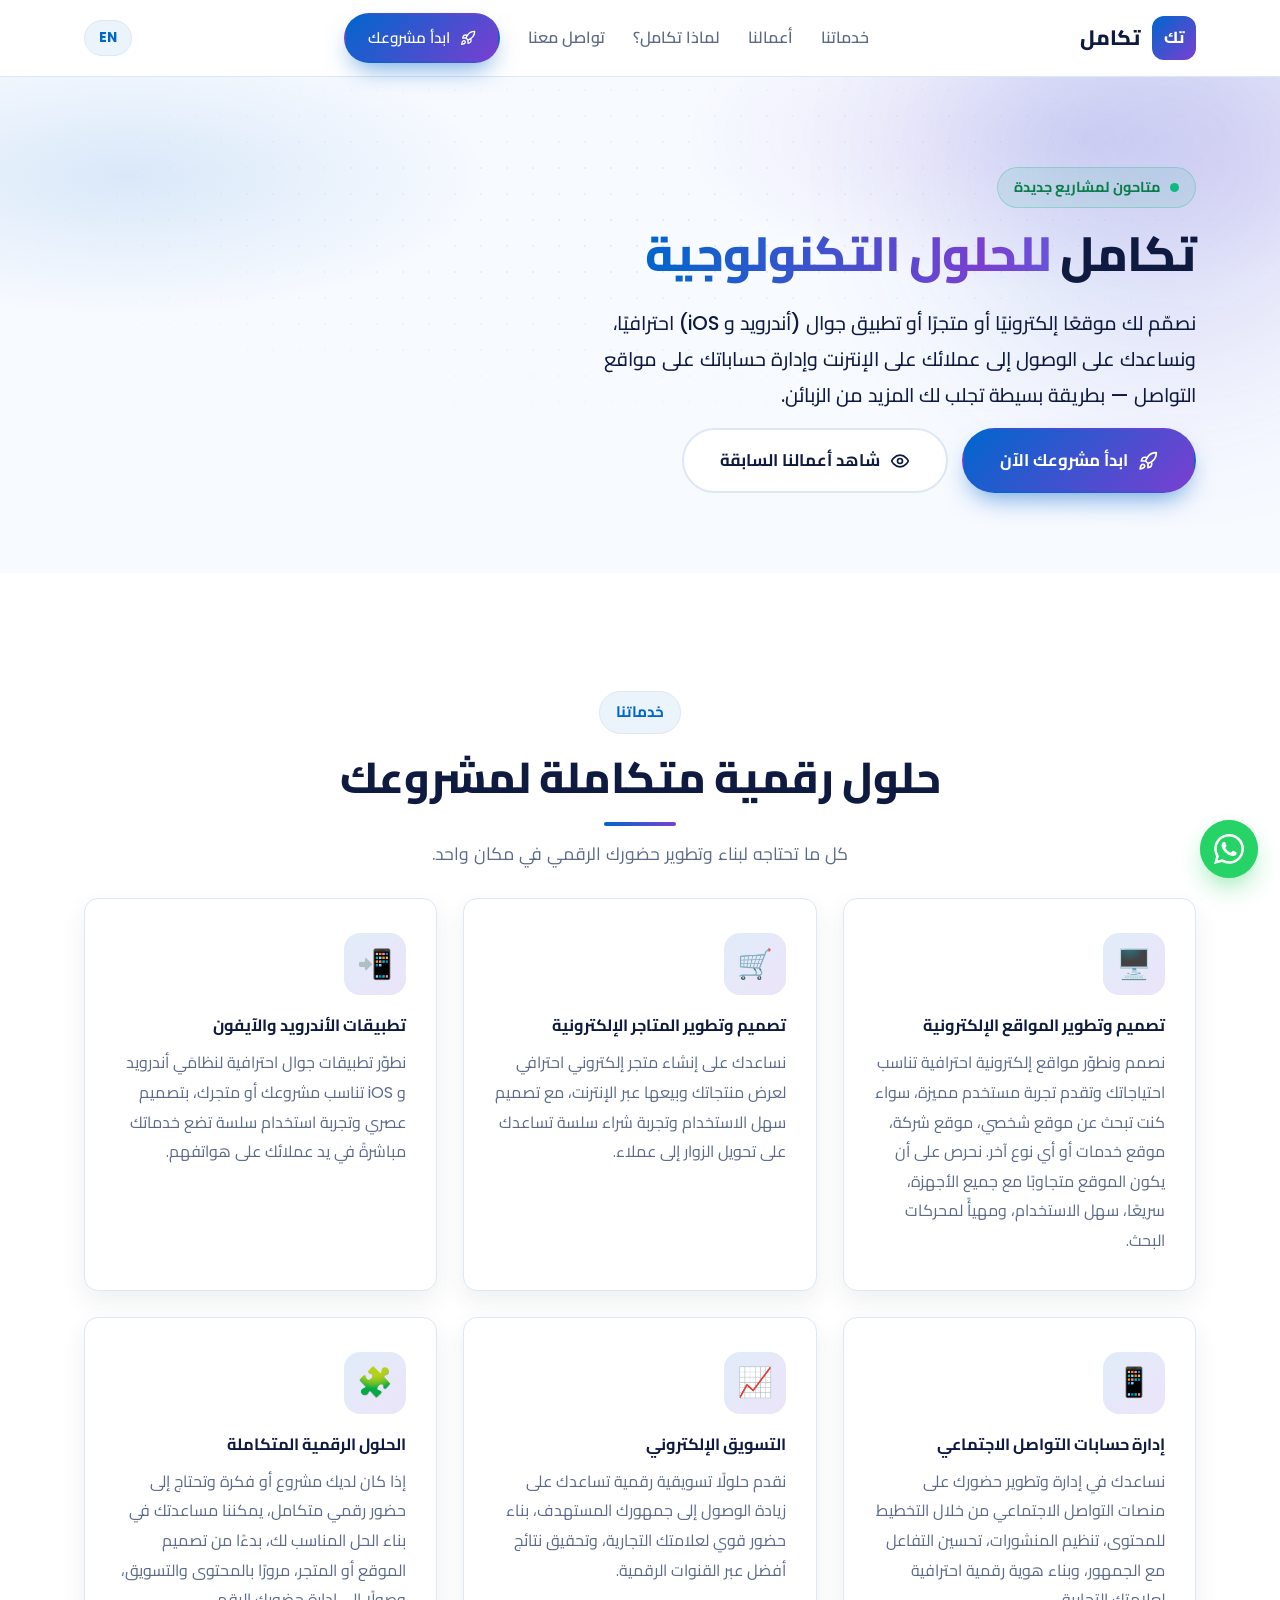
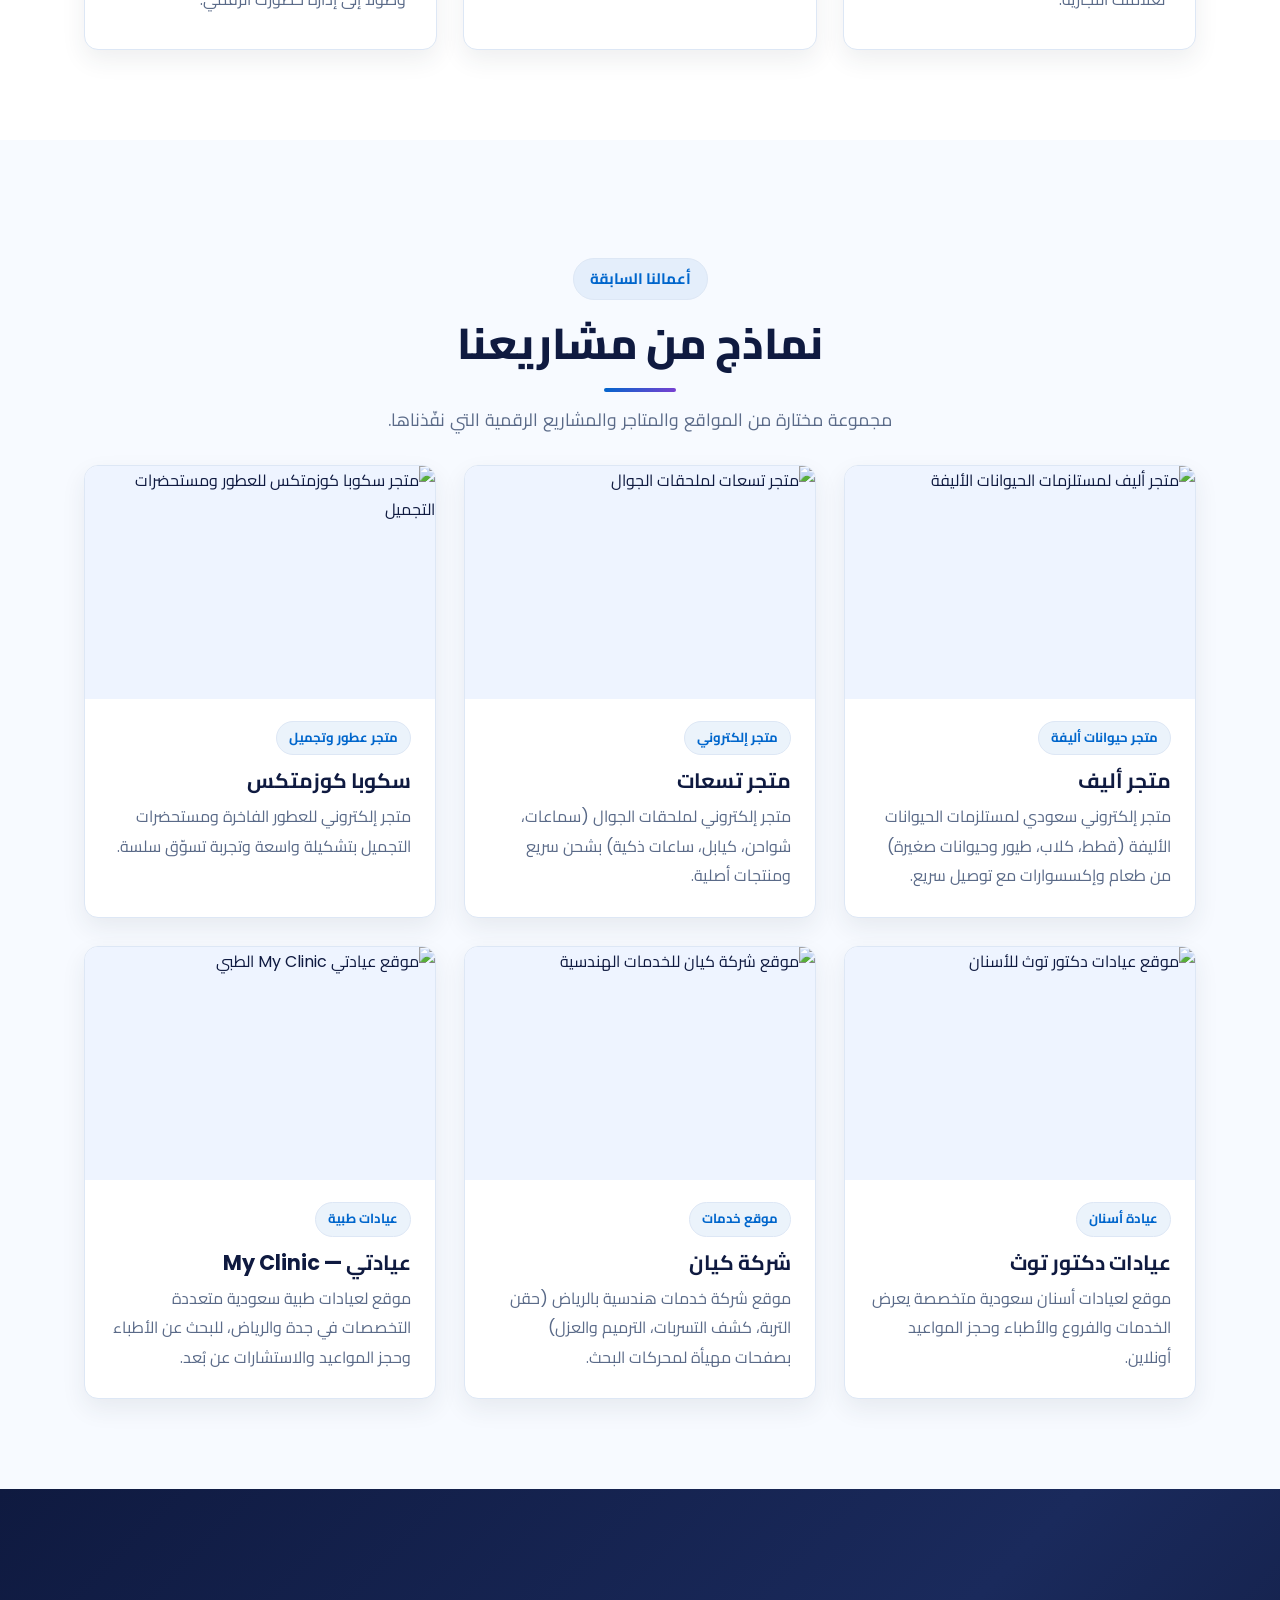
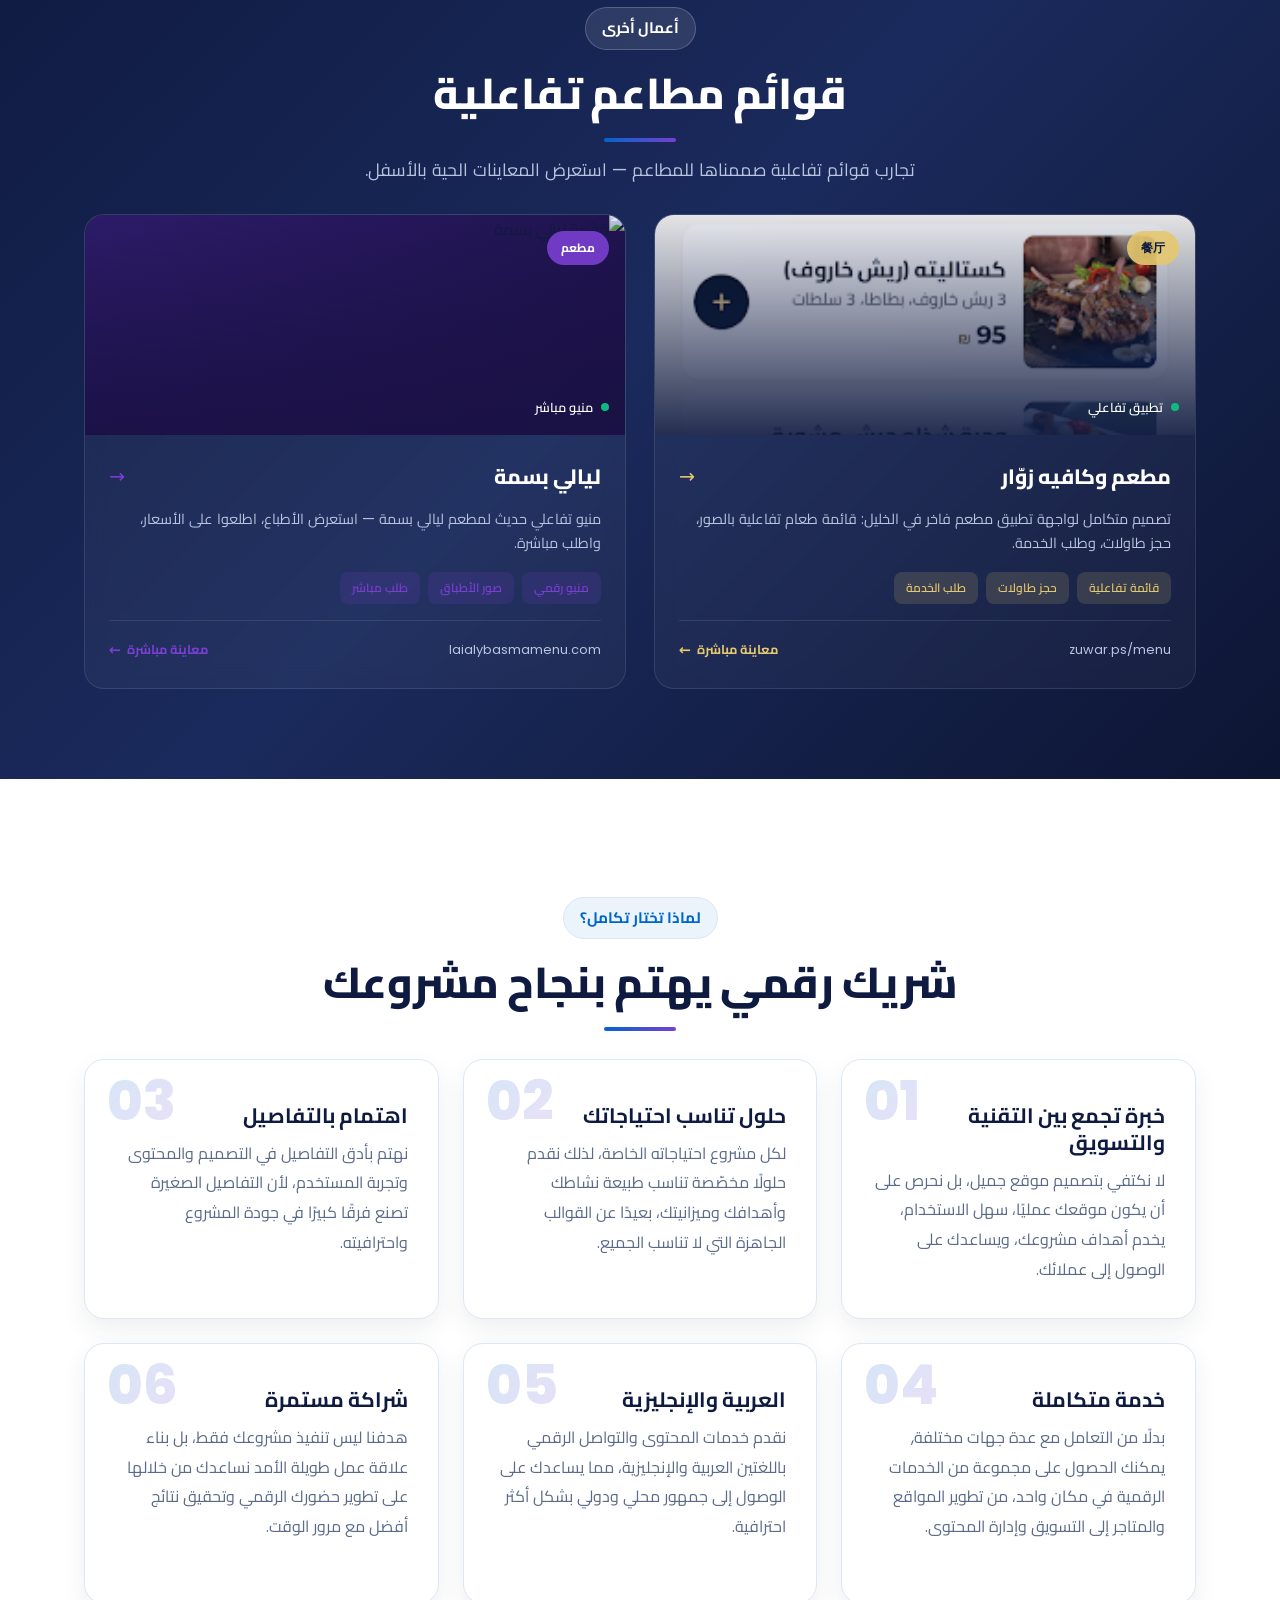
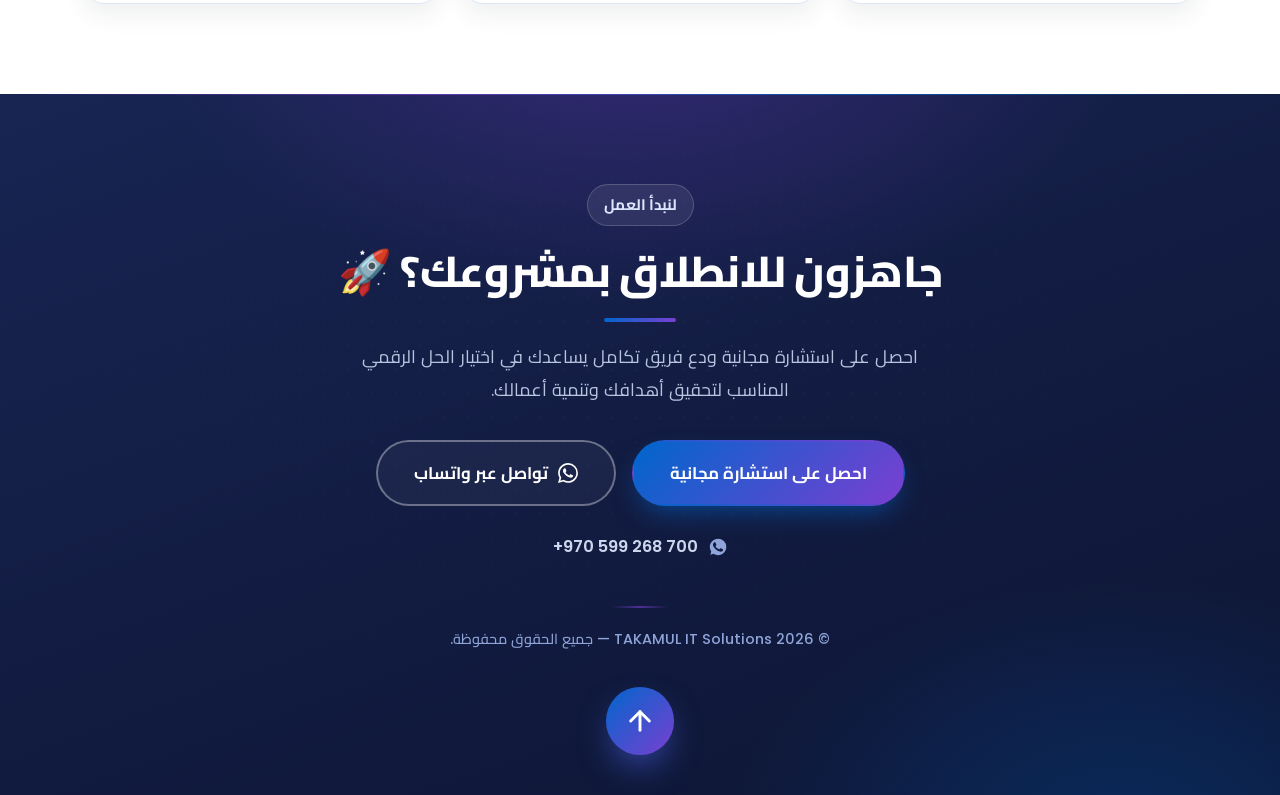
==== commit 05ab9164: "إضافة منيو ليالي بسمة إلى قسم أعمال أخرى مع إعادة تصميم جذابة" ====
--- a/index.html
+++ b/index.html
@@ -255,76 +255,101 @@
     </div>
   </section>
 
-  <!-- Other work: Zuwar Restaurant App (dedicated showcase) -->
-  <section class="section zuwar" id="zuwar">
-    <div class="zuwar-bg" aria-hidden="true"></div>
+  <!-- Other work: Restaurant Menus -->
+  <section class="section" id="menus" style="background: linear-gradient(135deg, #0f1a40 0%, #1a2a5c 50%, #0d1533 100%);">
     <div class="container">
-      <div class="section-head zuwar-head">
-        <span class="kicker" data-en="Other Work">أعمال أخرى</span>
-        <h2 data-en="Zuwar Restaurant &amp; Café App">تطبيق مطعم وكافيه زوّار</h2>
-        <p data-en="A complete UI/UX concept for a modern Palestinian fine-dining app in Hebron — browse the interactive screens below.">تصميم متكامل لواجهة تطبيق مطعم فاخر في الخليل — استعرض شاشات التطبيق التفاعلية بالأسفل.</p>
-      </div>
-
-      <div class="zuwar-showcase">
-        <div class="zuwar-intro">
-          <span class="zuwar-badge"><span class="zb-mark">ز</span> مشروع مميّز · Featured</span>
-          <h3 data-en="From a digital menu to a complete dining experience">من منيو رقمي إلى تجربة ضيافة متكاملة</h3>
-          <p data-en="A complete app design for Zuwar Restaurant &amp; Café in the heart of Hebron: a luxurious navy-and-gold identity, a photo-rich menu, dish customization, in-place table booking, waiter and bill requests, and live order tracking.">
-            صمّم فريقنا تجربة تطبيق كاملة لمطعم وكافيه زوّار في قلب مدينة الخليل: هوية فاخرة بالأزرق الملكي والذهبي،
-            قائمة طعام غنية بالصور، تخصيص الأطباق والإضافات، حجز الطاولات داخل المكان، طلب الجرسون والفاتورة،
-            وتتبّع الطلب لحظيًا.
-          </p>
-          <ul class="zuwar-feats">
-            <li data-en="🍽️ Photo-rich interactive menu">🍽️ قائمة طعام تفاعلية بالصور</li>
-            <li data-en="🪑 In-place table reservation">🪑 حجز الطاولات داخل المكان</li>
-            <li data-en="🔔 Waiter &amp; bill requests">🔔 طلب الجرسون والفاتورة</li>
-            <li data-en="⚙️ Dish customization &amp; add-ons">⚙️ تخصيص الأطباق والإضافات</li>
-          </ul>
-          <div class="zuwar-actions">
-            <a class="btn btn-gold btn-lg" href="zuwar/app.html?screen=home" target="_blank" rel="noopener" data-en="Open live preview">
-              <svg viewBox="0 0 24 24" fill="none" stroke="currentColor" stroke-width="2" stroke-linecap="round" stroke-linejoin="round"><path d="M5 3l14 9-14 9V3z"/></svg>
-              معاينة حيّة للتطبيق
-            </a>
-            <a class="btn btn-outline-gold btn-lg" href="https://zuwar.ps/menu" target="_blank" rel="noopener" data-en="Visit the live menu">
-              <svg viewBox="0 0 24 24" fill="none" stroke="currentColor" stroke-width="2" stroke-linecap="round" stroke-linejoin="round"><path d="M10 13a5 5 0 0 0 7.54.54l3-3a5 5 0 0 0-7.07-7.07l-1.72 1.71"/><path d="M14 11a5 5 0 0 0-7.54-.54l-3 3a5 5 0 0 0 7.07 7.07l1.71-1.71"/></svg>
-              زيارة المنيو المباشر
-            </a>
-          </div>
-        </div>
-
-        <div class="zuwar-gallery">
-          <a class="zscreen" href="zuwar/app.html?screen=home" target="_blank" rel="noopener">
-            <div class="zscreen-phone">
-              <img src="zuwar/screens/home.png" alt="الشاشة الرئيسية لتطبيق مطعم زوّار" loading="lazy" />
+      <div class="section-head">
+        <span class="kicker" style="background: rgba(255,255,255,.1); color: #fff; border-color: rgba(255,255,255,.2);" data-en="Other Work">أعمال أخرى</span>
+        <h2 style="color: #fff;" data-en="Restaurant Menu Showcases">قوائم مطاعم تفاعلية</h2>
+        <p style="color: #b9c4e0;" data-en="Interactive menu experiences we designed for restaurants — browse the live previews below.">
+          تجارب قوائم تفاعلية صممناها للمطاعم — استعرض المعاينات الحية بالأسفل.
+        </p>
+      </div>
+
+      <div style="display: grid; grid-template-columns: repeat(auto-fit, minmax(min(100%, 420px), 1fr)); gap: 28px; margin-top: 40px;">
+        <!-- Zuwar Menu -->
+        <a href="zuwar/app.html?screen=home" target="_blank" rel="noopener" style="text-decoration: none; display: block;">
+          <div style="background: rgba(255,255,255,.04); border: 1px solid rgba(255,255,255,.1); border-radius: 20px; overflow: hidden; transition: all .3s ease; backdrop-filter: blur(10px);" onmouseover="this.style.transform='translateY(-6px)'; this.style.boxShadow='0 20px 50px rgba(0,0,0,.3)'; this.style.borderColor='rgba(229,200,110,.4)';" onmouseout="this.style.transform=''; this.style.boxShadow=''; this.style.borderColor='rgba(255,255,255,.1)';">
+            <!-- Image -->
+            <div style="position: relative; height: 220px; overflow: hidden; background: linear-gradient(135deg, #1a2a5c, #0f1a40);">
+              <img src="zuwar/screens/home.png" alt="قائمة مطعم زوّار" style="width: 100%; height: 100%; object-fit: cover; opacity: .9;" loading="lazy" />
+              <div style="position: absolute; inset: 0; background: linear-gradient(to top, rgba(15,26,64,.9), transparent);"></div>
+              <div style="position: absolute; top: 16px; right: 16px; display: flex; gap: 8px;">
+                <span style="padding: 6px 14px; border-radius: 999px; background: rgba(229,200,110,.9); color: #0f1a40; font-size: .75rem; font-weight: 700;">餐厅</span>
+              </div>
+              <div style="position: absolute; bottom: 16px; right: 16px; left: 16px;">
+                <div style="display: flex; align-items: center; gap: 8px;">
+                  <span style="width: 8px; height: 8px; border-radius: 50%; background: #10b981; animation: pulse 2s infinite;"></span>
+                  <span style="color: #fff; font-size: .8rem; font-weight: 600;">تطبيق تفاعلي</span>
+                </div>
+              </div>
             </div>
-            <div class="zscreen-cap"><span class="zscreen-num">01</span><b data-en="Home">الرئيسية</b><em data-en="Welcome &amp; chef specials">الاستقبال والأطباق المميزة</em></div>
-            <span class="zscreen-play"><svg viewBox="0 0 24 24" fill="none" stroke="currentColor" stroke-width="2" stroke-linecap="round" stroke-linejoin="round"><path d="M5 3l14 9-14 9V3z"/></svg></span>
-          </a>
-
-          <a class="zscreen" href="zuwar/app.html?screen=menu" target="_blank" rel="noopener">
-            <div class="zscreen-phone">
-              <img src="zuwar/screens/menu.png" alt="شاشة قائمة الطعام في تطبيق مطعم زوّار" loading="lazy" />
+            <!-- Content -->
+            <div style="padding: 24px;">
+              <div style="display: flex; align-items: center; justify-content: space-between; margin-bottom: 12px;">
+                <h3 style="color: #fff; font-size: 1.3rem; font-weight: 800; margin: 0;" data-en="Zuwar Restaurant">مطعم وكافيه زوّار</h3>
+                <span style="color: #E5C86E; font-size: 1.2rem;">→</span>
+              </div>
+              <p style="color: #b9c4e0; font-size: .9rem; line-height: 1.7; margin: 0 0 16px;" data-en="A complete UI/UX concept for a modern Palestinian fine-dining app in Hebron — browse the interactive screens below.">
+                تصميم متكامل لواجهة تطبيق مطعم فاخر في الخليل: قائمة طعام تفاعلية بالصور، حجز طاولات، وطلب الخدمة.
+              </p>
+              <div style="display: flex; flex-wrap: wrap; gap: 8px; margin-bottom: 16px;">
+                <span style="padding: 5px 12px; border-radius: 8px; background: rgba(229,200,110,.15); color: #E5C86E; font-size: .75rem; font-weight: 600;">قائمة تفاعلية</span>
+                <span style="padding: 5px 12px; border-radius: 8px; background: rgba(229,200,110,.15); color: #E5C86E; font-size: .75rem; font-weight: 600;">حجز طاولات</span>
+                <span style="padding: 5px 12px; border-radius: 8px; background: rgba(229,200,110,.15); color: #E5C86E; font-size: .75rem; font-weight: 600;">طلب الخدمة</span>
+              </div>
+              <div style="display: flex; align-items: center; justify-content: space-between; padding-top: 16px; border-top: 1px solid rgba(255,255,255,.1);">
+                <span style="color: #b9c4e0; font-size: .8rem;">zuwar.ps/menu</span>
+                <span style="color: #E5C86E; font-size: .8rem; font-weight: 700; display: flex; align-items: center; gap: 6px;">
+                  معاينة مباشرة
+                  <span style="font-size: .9rem;">←</span>
+                </span>
+              </div>
             </div>
-            <div class="zscreen-cap"><span class="zscreen-num">02</span><b data-en="Menu">قائمة الطعام</b><em data-en="Dishes with photos &amp; prices">الأصناف بالصور والأسعار</em></div>
-            <span class="zscreen-play"><svg viewBox="0 0 24 24" fill="none" stroke="currentColor" stroke-width="2" stroke-linecap="round" stroke-linejoin="round"><path d="M5 3l14 9-14 9V3z"/></svg></span>
-          </a>
-
-          <a class="zscreen" href="zuwar/app.html?screen=dish" target="_blank" rel="noopener">
-            <div class="zscreen-phone">
-              <img src="zuwar/screens/dish.png" alt="شاشة تفاصيل الطبق في تطبيق مطعم زوّار" loading="lazy" />
+          </div>
+        </a>
+
+        <!-- Layaly Basma Menu -->
+        <a href="https://laialybasmamenu.com/" target="_blank" rel="noopener" style="text-decoration: none; display: block;">
+          <div style="background: rgba(255,255,255,.04); border: 1px solid rgba(255,255,255,.1); border-radius: 20px; overflow: hidden; transition: all .3s ease; backdrop-filter: blur(10px);" onmouseover="this.style.transform='translateY(-6px)'; this.style.boxShadow='0 20px 50px rgba(0,0,0,.3)'; this.style.borderColor='rgba(122,63,209,.4)';" onmouseout="this.style.transform=''; this.style.boxShadow=''; this.style.borderColor='rgba(255,255,255,.1)';">
+            <!-- Image -->
+            <div style="position: relative; height: 220px; overflow: hidden; background: linear-gradient(135deg, #2d1b69, #1a1145);">
+              <img src="https://res.cloudinary.com/ubhucgne/image/fetch/f_auto,q_auto,c_limit,w_1080/https%3A%2F%2Flaialybasmamenu.com%2Fimages%2Flogo.png" alt="قائمة ليالي بسمة" style="width: 100%; height: 100%; object-fit: cover; opacity: .9;" loading="lazy" />
+              <div style="position: absolute; inset: 0; background: linear-gradient(to top, rgba(26,17,69,.9), transparent);"></div>
+              <div style="position: absolute; top: 16px; right: 16px; display: flex; gap: 8px;">
+                <span style="padding: 6px 14px; border-radius: 999px; background: rgba(122,63,209,.9); color: #fff; font-size: .75rem; font-weight: 700;">مطعم</span>
+              </div>
+              <div style="position: absolute; bottom: 16px; right: 16px; left: 16px;">
+                <div style="display: flex; align-items: center; gap: 8px;">
+                  <span style="width: 8px; height: 8px; border-radius: 50%; background: #10b981; animation: pulse 2s infinite;"></span>
+                  <span style="color: #fff; font-size: .8rem; font-weight: 600;">منيو مباشر</span>
+                </div>
+              </div>
             </div>
-            <div class="zscreen-cap"><span class="zscreen-num">03</span><b data-en="Dish Details">تفاصيل الطبق</b><em data-en="Cooking options &amp; add-ons">خيارات الطهي والإضافات</em></div>
-            <span class="zscreen-play"><svg viewBox="0 0 24 24" fill="none" stroke="currentColor" stroke-width="2" stroke-linecap="round" stroke-linejoin="round"><path d="M5 3l14 9-14 9V3z"/></svg></span>
-          </a>
-
-          <a class="zscreen" href="zuwar/app.html?screen=reservation" target="_blank" rel="noopener">
-            <div class="zscreen-phone">
-              <img src="zuwar/screens/reservation.png" alt="شاشة حجز الطاولة وطلب الخدمة في تطبيق مطعم زوّار" loading="lazy" />
+            <!-- Content -->
+            <div style="padding: 24px;">
+              <div style="display: flex; align-items: center; justify-content: space-between; margin-bottom: 12px;">
+                <h3 style="color: #fff; font-size: 1.3rem; font-weight: 800; margin: 0;" data-en="Laialy Basma">ليالي بسمة</h3>
+                <span style="color: #7a3fd1; font-size: 1.2rem;">→</span>
+              </div>
+              <p style="color: #b9c4e0; font-size: .9rem; line-height: 1.7; margin: 0 0 16px;" data-en="A modern interactive menu for Laialy Basma restaurant — browse dishes, view prices, and order directly.">
+                منيو تفاعلي حديث لمطعم ليالي بسمة — استعرض الأطباع، اطلعوا على الأسعار، واطلب مباشرة.
+              </p>
+              <div style="display: flex; flex-wrap: wrap; gap: 8px; margin-bottom: 16px;">
+                <span style="padding: 5px 12px; border-radius: 8px; background: rgba(122,63,209,.15); color: #7a3fd1; font-size: .75rem; font-weight: 600;">منيو رقمي</span>
+                <span style="padding: 5px 12px; border-radius: 8px; background: rgba(122,63,209,.15); color: #7a3fd1; font-size: .75rem; font-weight: 600;">صور الأطباق</span>
+                <span style="padding: 5px 12px; border-radius: 8px; background: rgba(122,63,209,.15); color: #7a3fd1; font-size: .75rem; font-weight: 600;">طلب مباشر</span>
+              </div>
+              <div style="display: flex; align-items: center; justify-content: space-between; padding-top: 16px; border-top: 1px solid rgba(255,255,255,.1);">
+                <span style="color: #b9c4e0; font-size: .8rem;">laialybasmamenu.com</span>
+                <span style="color: #7a3fd1; font-size: .8rem; font-weight: 700; display: flex; align-items: center; gap: 6px;">
+                  معاينة مباشرة
+                  <span style="font-size: .9rem;">←</span>
+                </span>
+              </div>
             </div>
-            <div class="zscreen-cap"><span class="zscreen-num">04</span><b data-en="Booking &amp; Service">الحجز والخدمة</b><em data-en="Table booking, waiter &amp; bill">حجز، جرسون وفاتورة</em></div>
-            <span class="zscreen-play"><svg viewBox="0 0 24 24" fill="none" stroke="currentColor" stroke-width="2" stroke-linecap="round" stroke-linejoin="round"><path d="M5 3l14 9-14 9V3z"/></svg></span>
-          </a>
-        </div>
+          </div>
+        </a>
       </div>
     </div>
   </section>
--- a/styles.css
+++ b/styles.css
@@ -180,6 +180,12 @@
 }
 @keyframes shimmer { to { background-position: 250% center; } }
 
+@keyframes pulse {
+  0% { box-shadow: 0 0 0 0 rgba(16, 185, 129, .6); }
+  70% { box-shadow: 0 0 0 10px rgba(16,185,129,0); }
+  100% { box-shadow: 0 0 0 0 rgba(16,185,129,0); }
+}
+
 /* Entrance animations */
 .hero-text > * { opacity: 0; animation: heroUp .7s ease forwards; }
 .hero-text > *:nth-child(1) { animation-delay: .05s; }
@@ -203,11 +209,12 @@
   font-size: .92rem;
 }
 .hero-title {
-  font-size: clamp(2.6rem, 6.5vw, 4.4rem);
+  font-size: clamp(1.5rem, 4.1vw, 3rem);
   font-weight: 800;
   color: var(--text);
   margin-bottom: 20px;
   letter-spacing: -.01em;
+  white-space: nowrap;
 }
 .hero-lead { font-size: 1.22rem; color: var(--text); margin: 0 0 14px; font-weight: 500; }
 .hero-sub { font-size: 1.05rem; color: var(--muted); margin: 0 0 34px; }
@@ -713,7 +720,7 @@
 @media (max-width: 600px) {
   body { font-size: .94rem; line-height: 1.75; }
   .hero { padding: 54px 0 58px; }
-  .hero-title { font-size: 2.15rem; }
+  .hero-title { font-size: 1.5rem; white-space: nowrap; }
   .hero-lead { font-size: 1.02rem; }
   .hero-sub { font-size: .95rem; }
   .eyebrow, .hero-status { font-size: .8rem; }
@@ -900,6 +907,11 @@
   .hero-portrait { max-width: 210px; }
 }
 
+/* Tiny screens: keep the hero title on one line */
+@media (max-width: 380px) {
+  .hero-title { font-size: 1.2rem; white-space: nowrap; }
+}
+
 
 /* =========================================================
    Zuwar Restaurant App — dedicated showcase section
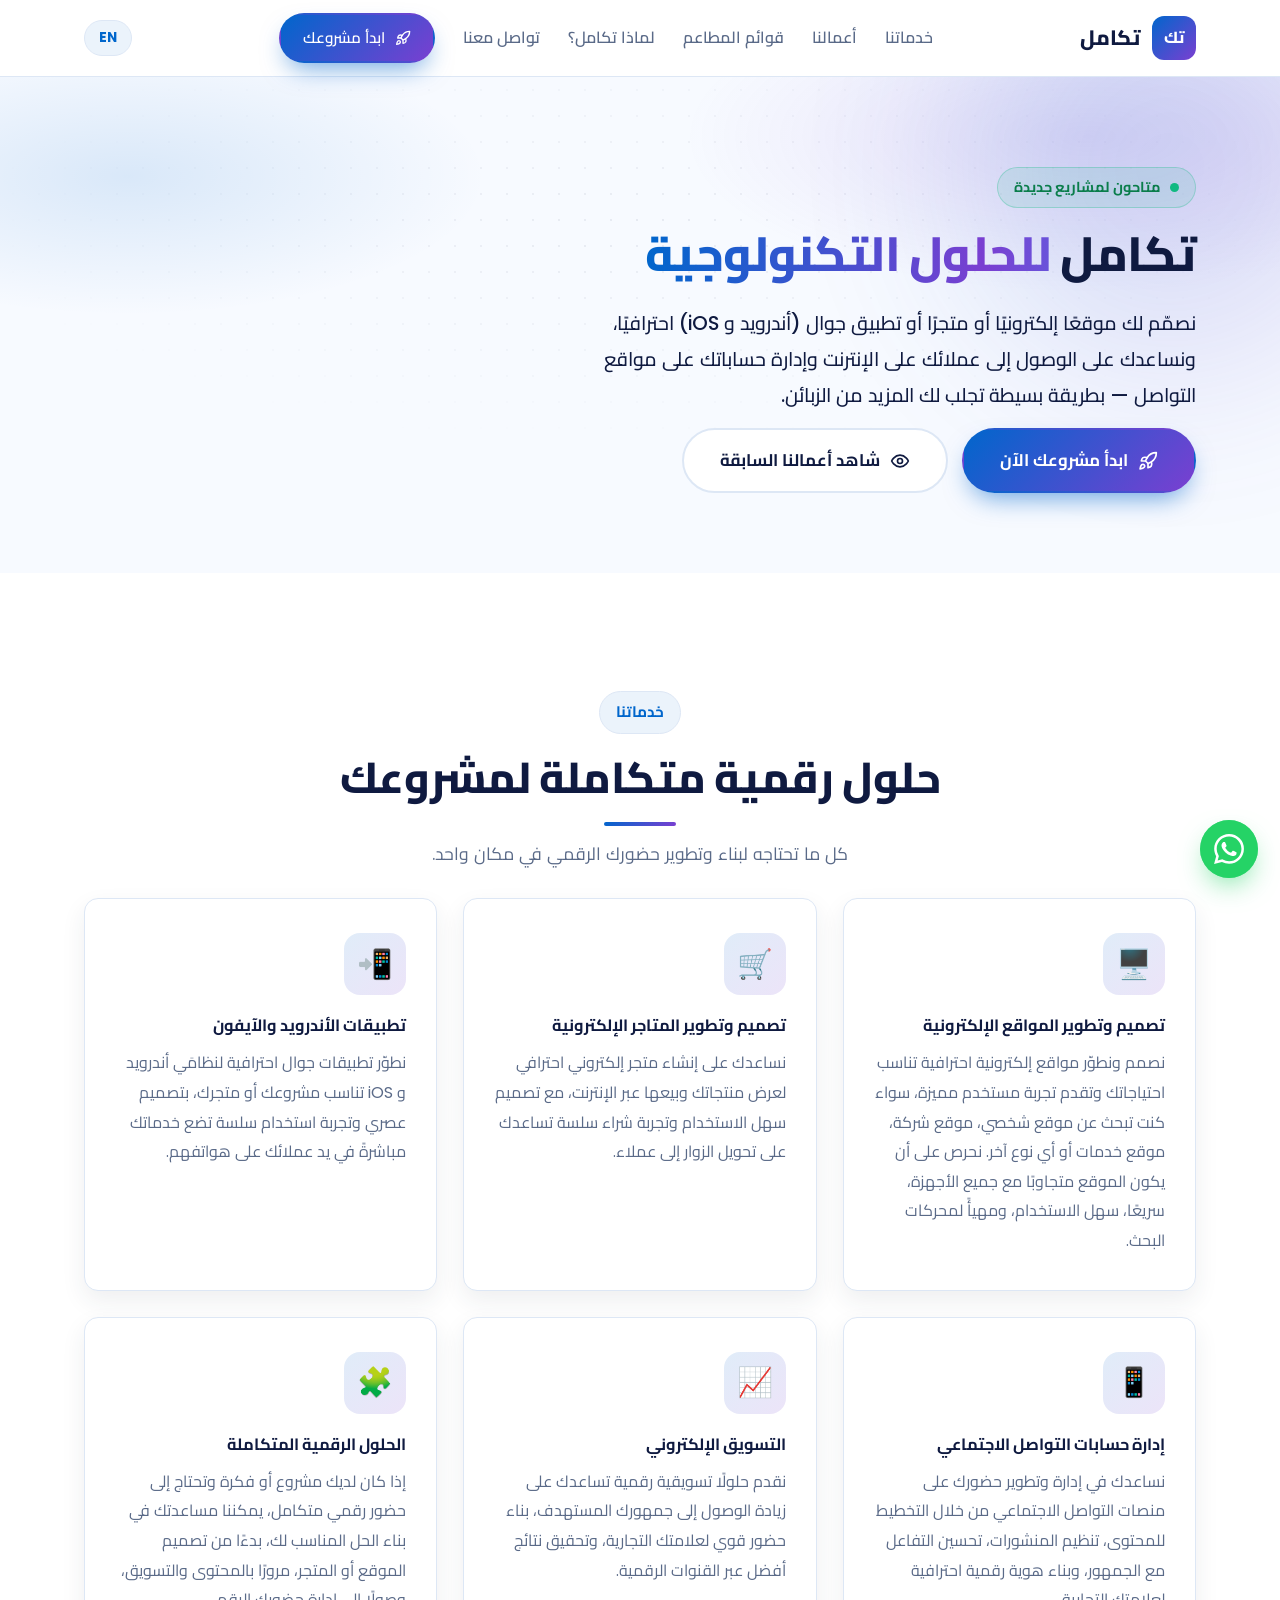
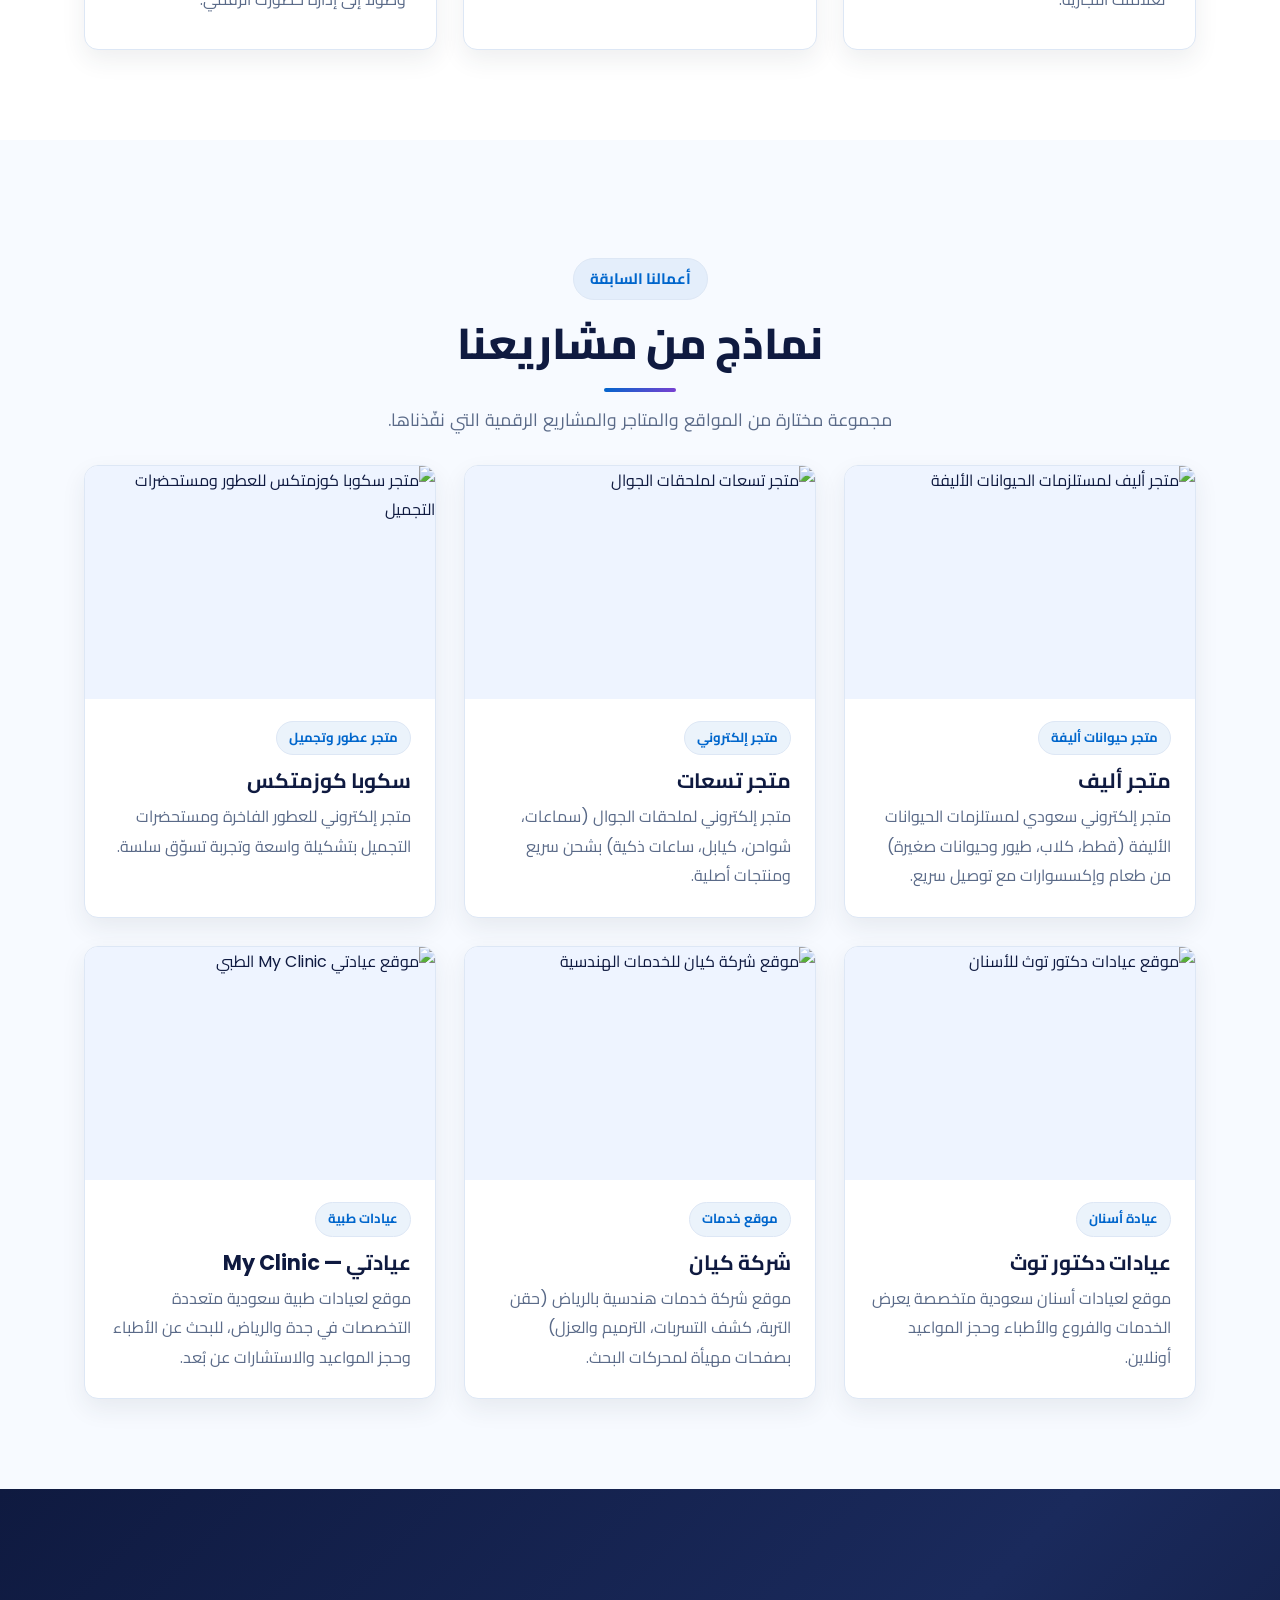
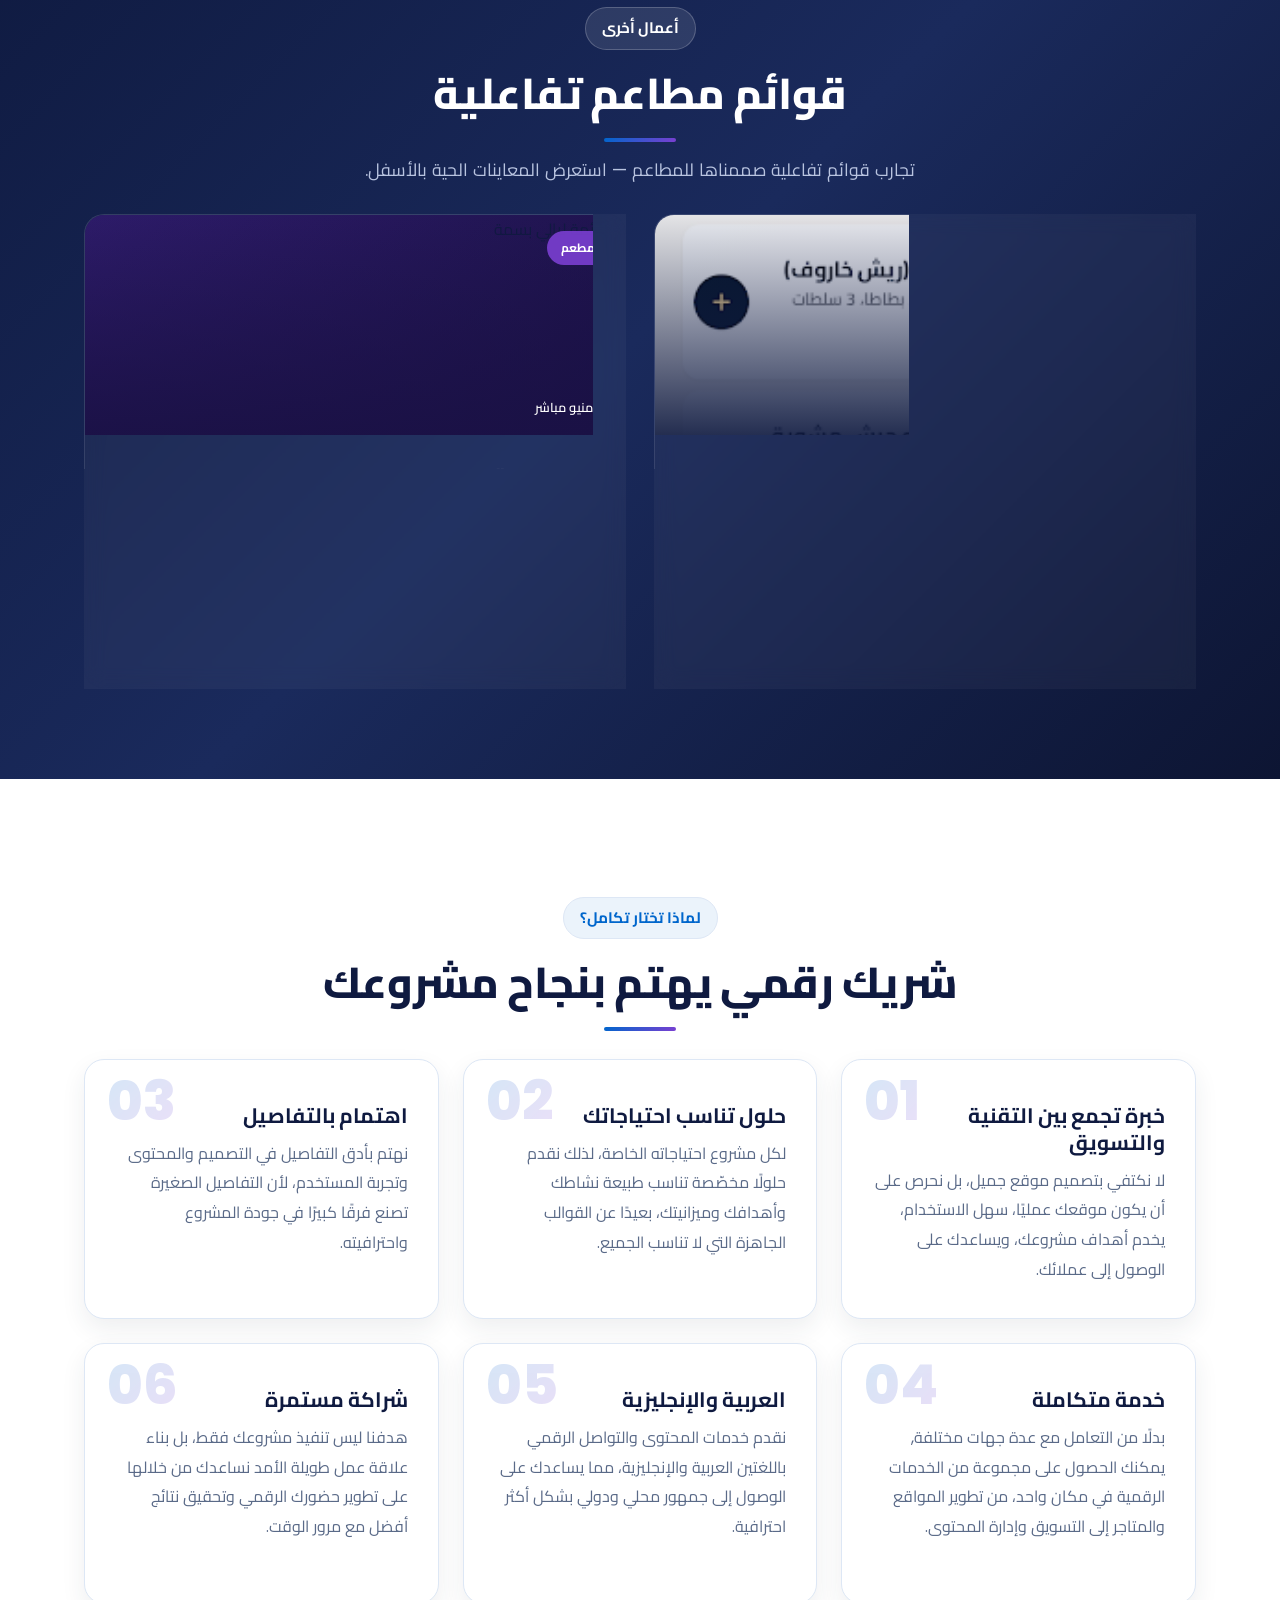
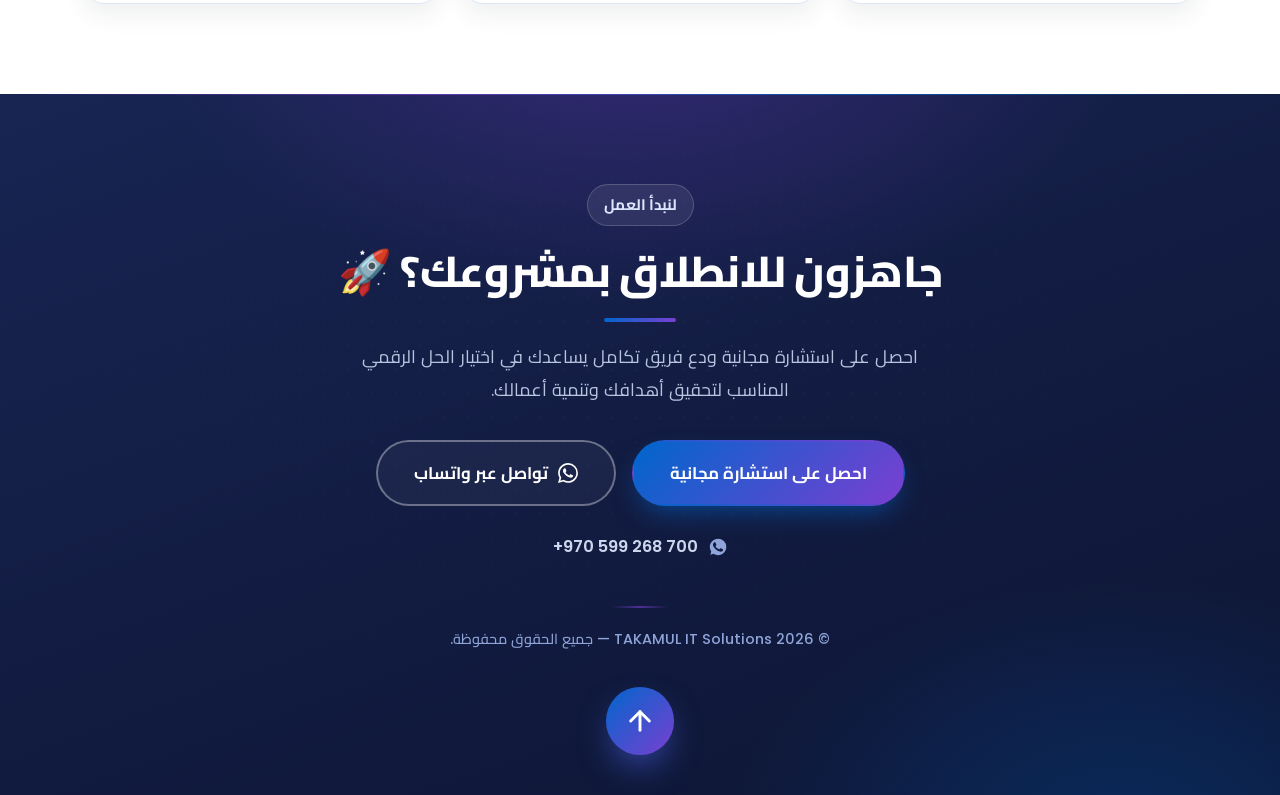
==== commit 82adf1d1: "إضافة رابط قوائم المطاعم إلى التنقل" ====
--- a/index.html
+++ b/index.html
@@ -62,6 +62,7 @@
       <nav class="nav" id="nav">
         <a href="#services" data-en="Services">خدماتنا</a>
         <a href="#portfolio" data-en="Our Work">أعمالنا</a>
+        <a href="#menus" data-en="Menus">قوائم المطاعم</a>
         <a href="#why" data-en="Why Us">لماذا تكامل؟</a>
         <a href="#contact" data-en="Contact">تواصل معنا</a>
         <a href="#contact" class="btn btn-sm btn-primary nav-cta" data-en="<svg viewBox='0 0 24 24' fill='none' stroke='currentColor' stroke-width='2' stroke-linecap='round' stroke-linejoin='round'><path d='M4.5 16.5c-1.5 1.26-2 5-2 5s3.74-.5 5-2c.71-.84.7-2.13-.09-2.91a2.18 2.18 0 0 0-2.91-.09z'/><path d='m12 15-3-3a22 22 0 0 1 2-3.95A12.88 12.88 0 0 1 22 2c0 2.72-.78 7.5-6 11a22.35 22.35 0 0 1-4 2z'/><path d='M9 12H4s.55-3.03 2-4c1.62-1.08 5 0 5 0'/><path d='M12 15v5s3.03-.55 4-2c1.08-1.62 0-5 0-5'/></svg> Start Project"><svg viewBox="0 0 24 24" fill="none" stroke="currentColor" stroke-width="2" stroke-linecap="round" stroke-linejoin="round"><path d="M4.5 16.5c-1.5 1.26-2 5-2 5s3.74-.5 5-2c.71-.84.7-2.13-.09-2.91a2.18 2.18 0 0 0-2.91-.09z"/><path d="m12 15-3-3a22 22 0 0 1 2-3.95A12.88 12.88 0 0 1 22 2c0 2.72-.78 7.5-6 11a22.35 22.35 0 0 1-4 2z"/><path d="M9 12H4s.55-3.03 2-4c1.62-1.08 5 0 5 0"/><path d="M12 15v5s3.03-.55 4-2c1.08-1.62 0-5 0-5"/></svg> ابدأ مشروعك</a>
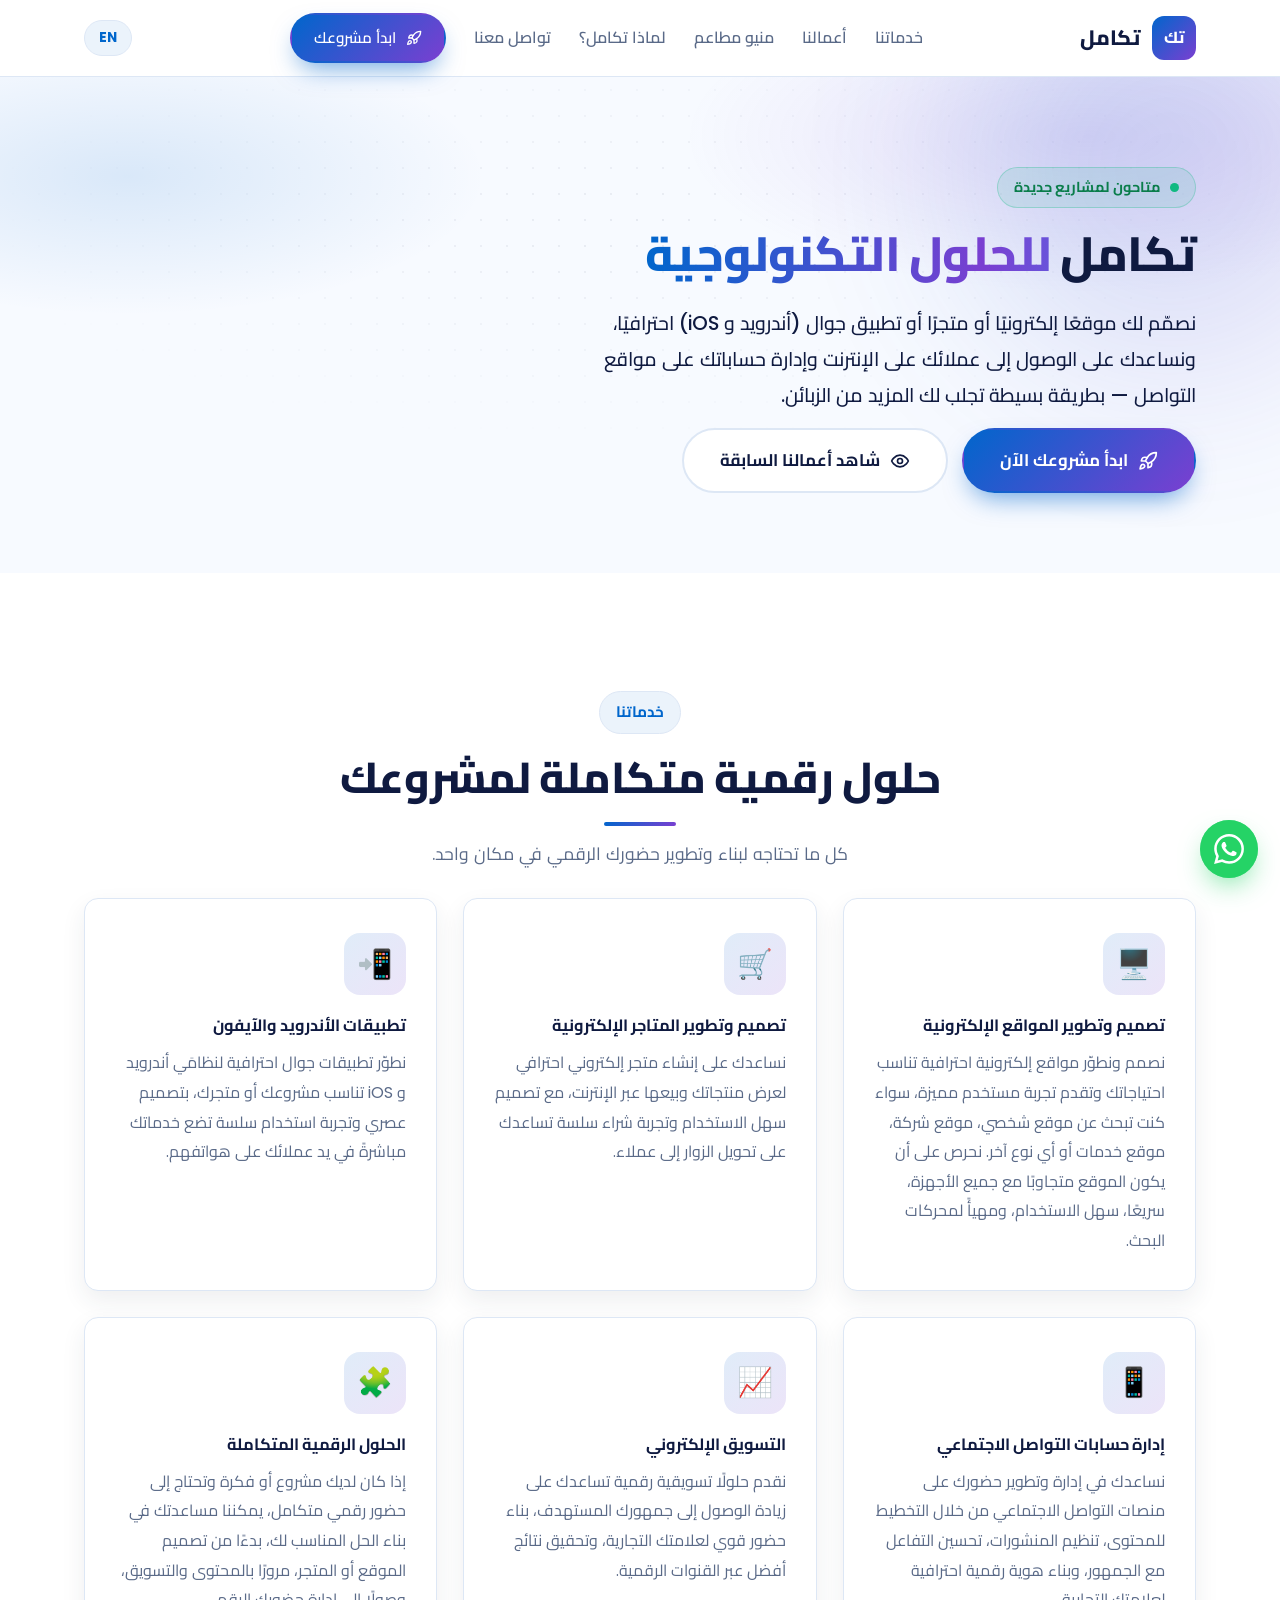
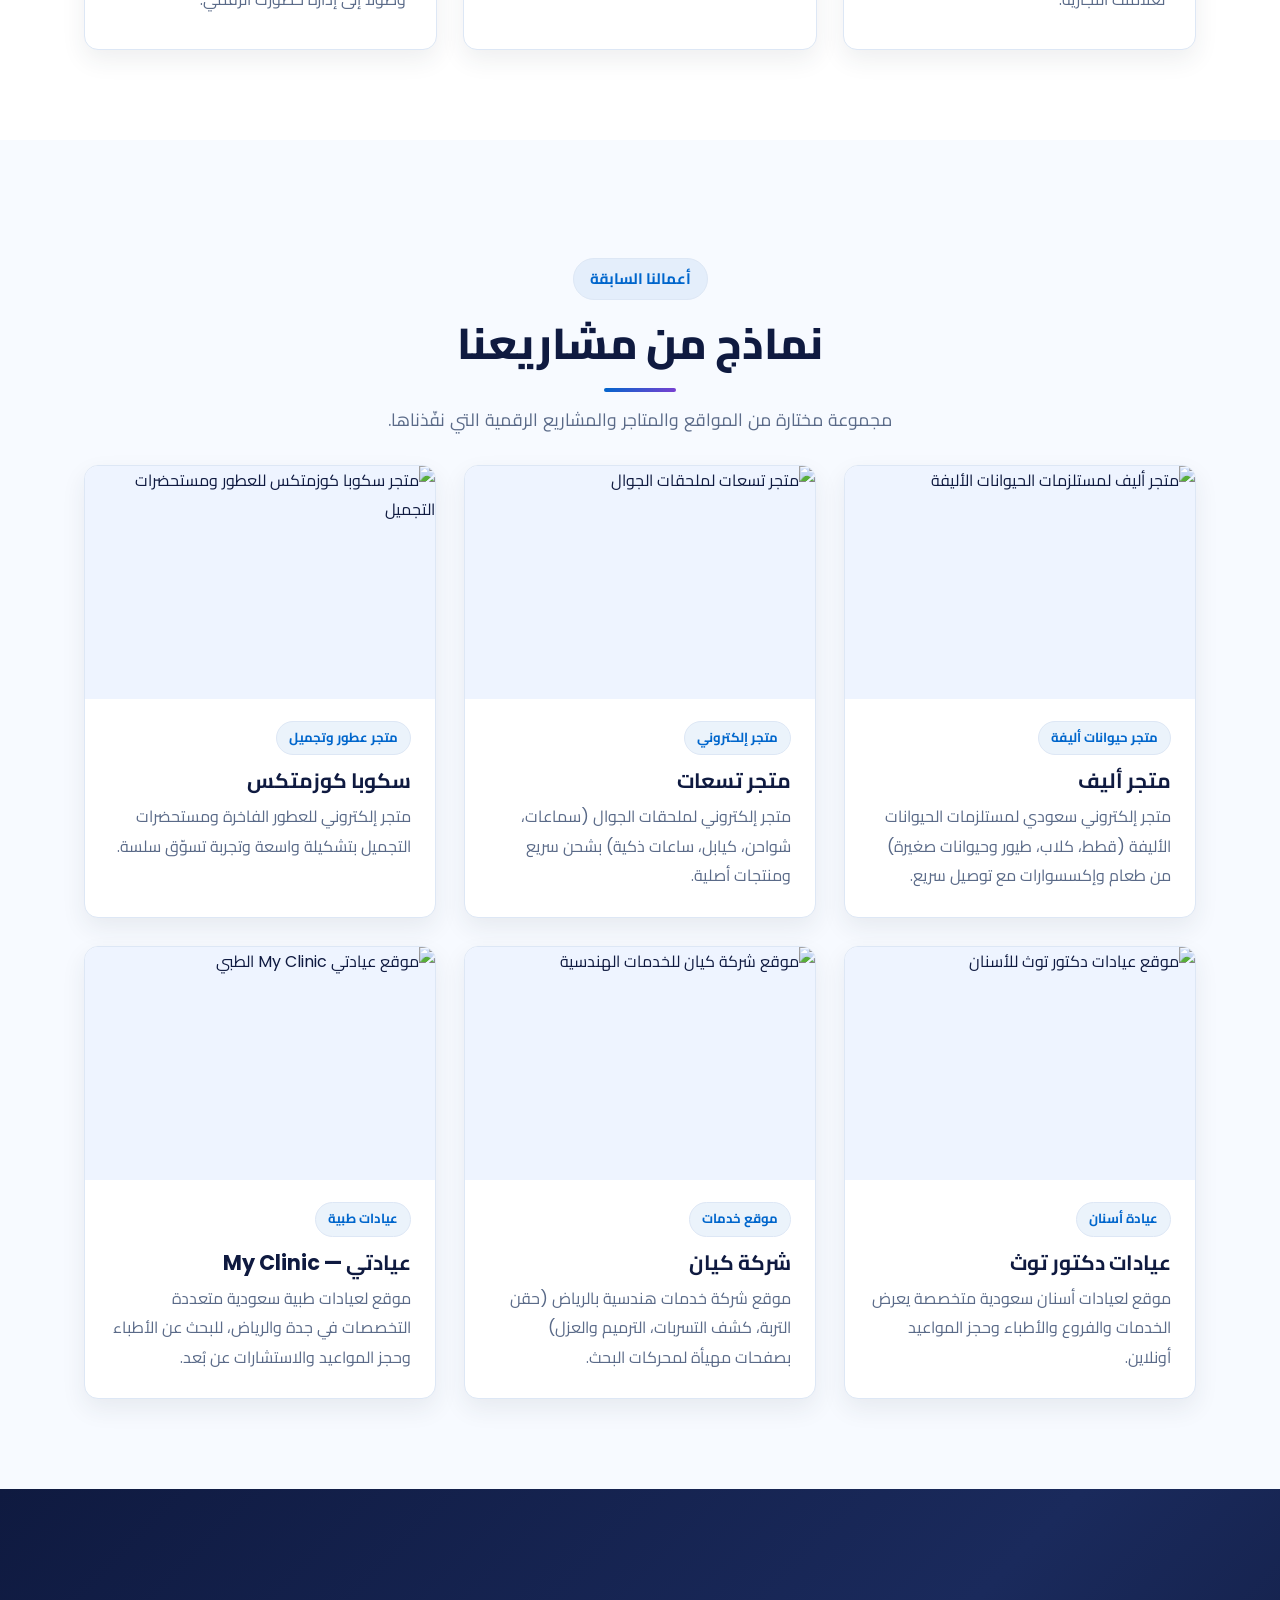
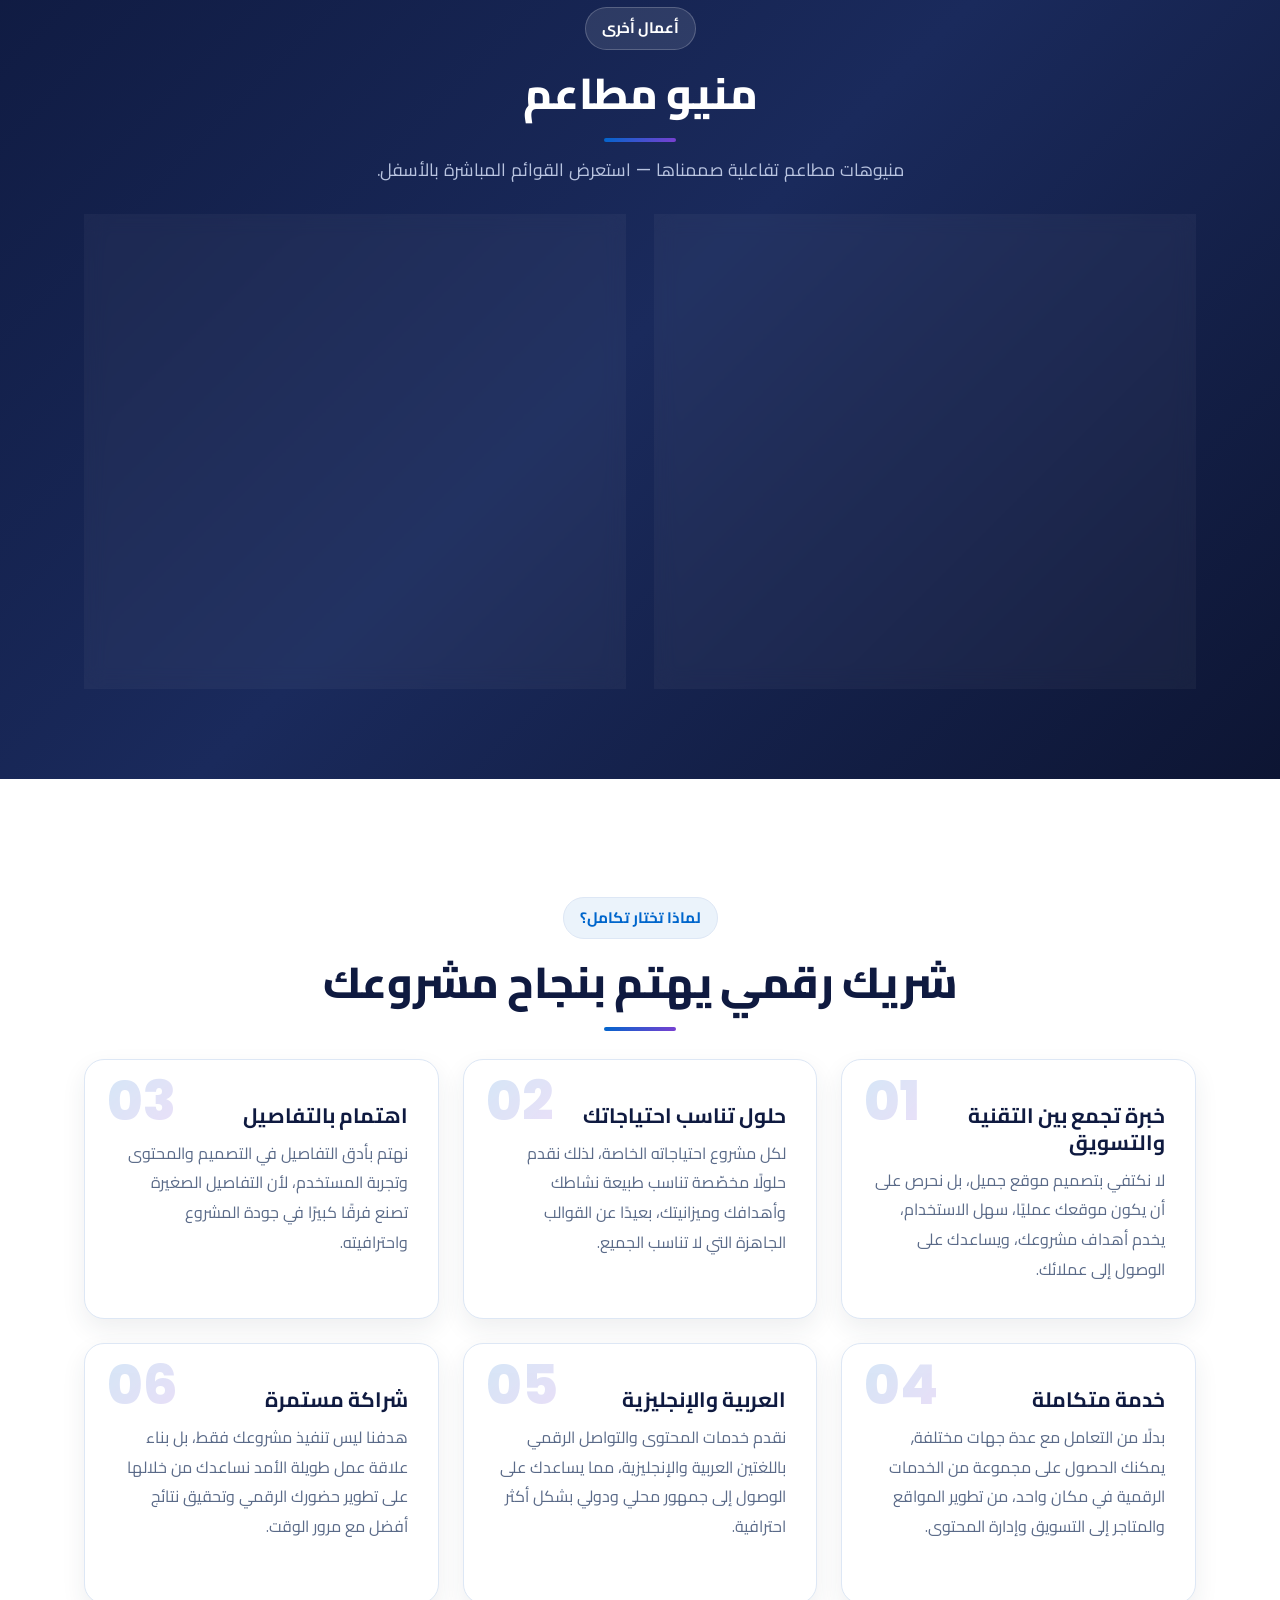
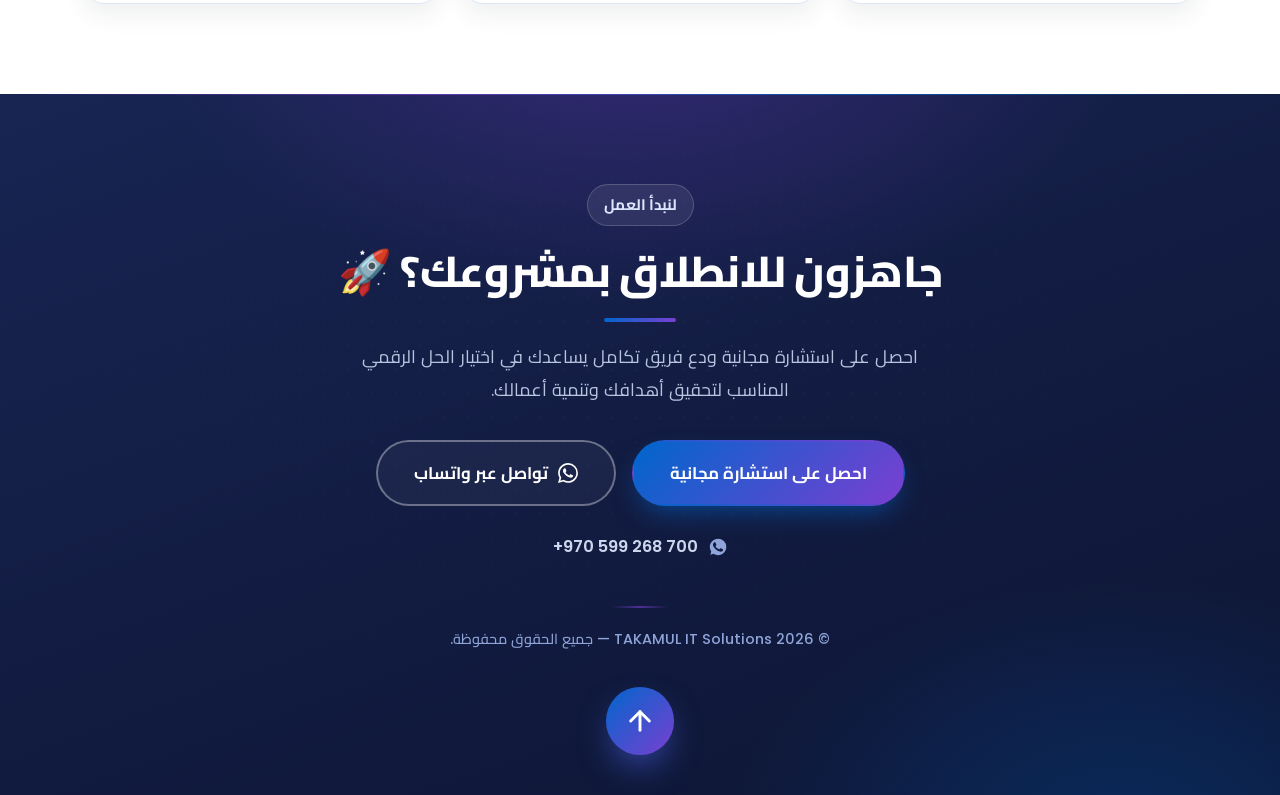
==== commit b5ac8c17: "تحديث قسم المنيو: رابط زوار مباشر + صورة حقيقية + محتوى محدث" ====
--- a/index.html
+++ b/index.html
@@ -62,7 +62,7 @@
       <nav class="nav" id="nav">
         <a href="#services" data-en="Services">خدماتنا</a>
         <a href="#portfolio" data-en="Our Work">أعمالنا</a>
-        <a href="#menus" data-en="Menus">قوائم المطاعم</a>
+        <a href="#menus" data-en="Menus">منيو مطاعم</a>
         <a href="#why" data-en="Why Us">لماذا تكامل؟</a>
         <a href="#contact" data-en="Contact">تواصل معنا</a>
         <a href="#contact" class="btn btn-sm btn-primary nav-cta" data-en="<svg viewBox='0 0 24 24' fill='none' stroke='currentColor' stroke-width='2' stroke-linecap='round' stroke-linejoin='round'><path d='M4.5 16.5c-1.5 1.26-2 5-2 5s3.74-.5 5-2c.71-.84.7-2.13-.09-2.91a2.18 2.18 0 0 0-2.91-.09z'/><path d='m12 15-3-3a22 22 0 0 1 2-3.95A12.88 12.88 0 0 1 22 2c0 2.72-.78 7.5-6 11a22.35 22.35 0 0 1-4 2z'/><path d='M9 12H4s.55-3.03 2-4c1.62-1.08 5 0 5 0'/><path d='M12 15v5s3.03-.55 4-2c1.08-1.62 0-5 0-5'/></svg> Start Project"><svg viewBox="0 0 24 24" fill="none" stroke="currentColor" stroke-width="2" stroke-linecap="round" stroke-linejoin="round"><path d="M4.5 16.5c-1.5 1.26-2 5-2 5s3.74-.5 5-2c.71-.84.7-2.13-.09-2.91a2.18 2.18 0 0 0-2.91-.09z"/><path d="m12 15-3-3a22 22 0 0 1 2-3.95A12.88 12.88 0 0 1 22 2c0 2.72-.78 7.5-6 11a22.35 22.35 0 0 1-4 2z"/><path d="M9 12H4s.55-3.03 2-4c1.62-1.08 5 0 5 0"/><path d="M12 15v5s3.03-.55 4-2c1.08-1.62 0-5 0-5"/></svg> ابدأ مشروعك</a>
@@ -261,27 +261,27 @@
     <div class="container">
       <div class="section-head">
         <span class="kicker" style="background: rgba(255,255,255,.1); color: #fff; border-color: rgba(255,255,255,.2);" data-en="Other Work">أعمال أخرى</span>
-        <h2 style="color: #fff;" data-en="Restaurant Menu Showcases">قوائم مطاعم تفاعلية</h2>
-        <p style="color: #b9c4e0;" data-en="Interactive menu experiences we designed for restaurants — browse the live previews below.">
-          تجارب قوائم تفاعلية صممناها للمطاعم — استعرض المعاينات الحية بالأسفل.
+        <h2 style="color: #fff;" data-en="Restaurant Menus">منيو مطاعم</h2>
+        <p style="color: #b9c4e0;" data-en="Interactive restaurant menus we designed — browse the live menus below.">
+          منيوهات مطاعم تفاعلية صممناها — استعرض القوائم المباشرة بالأسفل.
         </p>
       </div>
 
       <div style="display: grid; grid-template-columns: repeat(auto-fit, minmax(min(100%, 420px), 1fr)); gap: 28px; margin-top: 40px;">
         <!-- Zuwar Menu -->
-        <a href="zuwar/app.html?screen=home" target="_blank" rel="noopener" style="text-decoration: none; display: block;">
+        <a href="https://zuwar.ps/menu" target="_blank" rel="noopener" style="text-decoration: none; display: block;">
           <div style="background: rgba(255,255,255,.04); border: 1px solid rgba(255,255,255,.1); border-radius: 20px; overflow: hidden; transition: all .3s ease; backdrop-filter: blur(10px);" onmouseover="this.style.transform='translateY(-6px)'; this.style.boxShadow='0 20px 50px rgba(0,0,0,.3)'; this.style.borderColor='rgba(229,200,110,.4)';" onmouseout="this.style.transform=''; this.style.boxShadow=''; this.style.borderColor='rgba(255,255,255,.1)';">
             <!-- Image -->
             <div style="position: relative; height: 220px; overflow: hidden; background: linear-gradient(135deg, #1a2a5c, #0f1a40);">
-              <img src="zuwar/screens/home.png" alt="قائمة مطعم زوّار" style="width: 100%; height: 100%; object-fit: cover; opacity: .9;" loading="lazy" />
+              <img src="assets/portfolio/zuwar-menu.png" alt="قائمة مطعم زوّار" style="width: 100%; height: 100%; object-fit: cover; opacity: .9;" loading="lazy" />
               <div style="position: absolute; inset: 0; background: linear-gradient(to top, rgba(15,26,64,.9), transparent);"></div>
               <div style="position: absolute; top: 16px; right: 16px; display: flex; gap: 8px;">
-                <span style="padding: 6px 14px; border-radius: 999px; background: rgba(229,200,110,.9); color: #0f1a40; font-size: .75rem; font-weight: 700;">餐厅</span>
+                <span style="padding: 6px 14px; border-radius: 999px; background: rgba(229,200,110,.9); color: #0f1a40; font-size: .75rem; font-weight: 700;">مطعم</span>
               </div>
               <div style="position: absolute; bottom: 16px; right: 16px; left: 16px;">
                 <div style="display: flex; align-items: center; gap: 8px;">
                   <span style="width: 8px; height: 8px; border-radius: 50%; background: #10b981; animation: pulse 2s infinite;"></span>
-                  <span style="color: #fff; font-size: .8rem; font-weight: 600;">تطبيق تفاعلي</span>
+                  <span style="color: #fff; font-size: .8rem; font-weight: 600;">منيو مباشر</span>
                 </div>
               </div>
             </div>
@@ -291,18 +291,18 @@
                 <h3 style="color: #fff; font-size: 1.3rem; font-weight: 800; margin: 0;" data-en="Zuwar Restaurant">مطعم وكافيه زوّار</h3>
                 <span style="color: #E5C86E; font-size: 1.2rem;">→</span>
               </div>
-              <p style="color: #b9c4e0; font-size: .9rem; line-height: 1.7; margin: 0 0 16px;" data-en="A complete UI/UX concept for a modern Palestinian fine-dining app in Hebron — browse the interactive screens below.">
-                تصميم متكامل لواجهة تطبيق مطعم فاخر في الخليل: قائمة طعام تفاعلية بالصور، حجز طاولات، وطلب الخدمة.
+              <p style="color: #b9c4e0; font-size: .9rem; line-height: 1.7; margin: 0 0 16px;" data-en="A complete menu system for Zuwar Restaurant in Hebron — browse dishes, view prices, and order directly.">
+                منيو متكامل لمطعم زوّار في الخليل — استعرض الأطباق، اطلعوا على الأسعار، واطلب مباشرة عبر الويب.
               </p>
               <div style="display: flex; flex-wrap: wrap; gap: 8px; margin-bottom: 16px;">
-                <span style="padding: 5px 12px; border-radius: 8px; background: rgba(229,200,110,.15); color: #E5C86E; font-size: .75rem; font-weight: 600;">قائمة تفاعلية</span>
-                <span style="padding: 5px 12px; border-radius: 8px; background: rgba(229,200,110,.15); color: #E5C86E; font-size: .75rem; font-weight: 600;">حجز طاولات</span>
-                <span style="padding: 5px 12px; border-radius: 8px; background: rgba(229,200,110,.15); color: #E5C86E; font-size: .75rem; font-weight: 600;">طلب الخدمة</span>
+                <span style="padding: 5px 12px; border-radius: 8px; background: rgba(229,200,110,.15); color: #E5C86E; font-size: .75rem; font-weight: 600;">قائمة طعام</span>
+                <span style="padding: 5px 12px; border-radius: 8px; background: rgba(229,200,110,.15); color: #E5C86E; font-size: .75rem; font-weight: 600;">صور الأطباق</span>
+                <span style="padding: 5px 12px; border-radius: 8px; background: rgba(229,200,110,.15); color: #E5C86E; font-size: .75rem; font-weight: 600;">طلب مباشر</span>
               </div>
               <div style="display: flex; align-items: center; justify-content: space-between; padding-top: 16px; border-top: 1px solid rgba(255,255,255,.1);">
                 <span style="color: #b9c4e0; font-size: .8rem;">zuwar.ps/menu</span>
                 <span style="color: #E5C86E; font-size: .8rem; font-weight: 700; display: flex; align-items: center; gap: 6px;">
-                  معاينة مباشرة
+                  زيارة المنيو
                   <span style="font-size: .9rem;">←</span>
                 </span>
               </div>
@@ -334,7 +334,7 @@
                 <span style="color: #7a3fd1; font-size: 1.2rem;">→</span>
               </div>
               <p style="color: #b9c4e0; font-size: .9rem; line-height: 1.7; margin: 0 0 16px;" data-en="A modern interactive menu for Laialy Basma restaurant — browse dishes, view prices, and order directly.">
-                منيو تفاعلي حديث لمطعم ليالي بسمة — استعرض الأطباع، اطلعوا على الأسعار، واطلب مباشرة.
+                منيو حديث لمطعم ليالي بسمة — استعرض الأطباق، اطلعوا على الأسعار، واطلب مباشرة.
               </p>
               <div style="display: flex; flex-wrap: wrap; gap: 8px; margin-bottom: 16px;">
                 <span style="padding: 5px 12px; border-radius: 8px; background: rgba(122,63,209,.15); color: #7a3fd1; font-size: .75rem; font-weight: 600;">منيو رقمي</span>
@@ -344,7 +344,7 @@
               <div style="display: flex; align-items: center; justify-content: space-between; padding-top: 16px; border-top: 1px solid rgba(255,255,255,.1);">
                 <span style="color: #b9c4e0; font-size: .8rem;">laialybasmamenu.com</span>
                 <span style="color: #7a3fd1; font-size: .8rem; font-weight: 700; display: flex; align-items: center; gap: 6px;">
-                  معاينة مباشرة
+                  زيارة المنيو
                   <span style="font-size: .9rem;">←</span>
                 </span>
               </div>
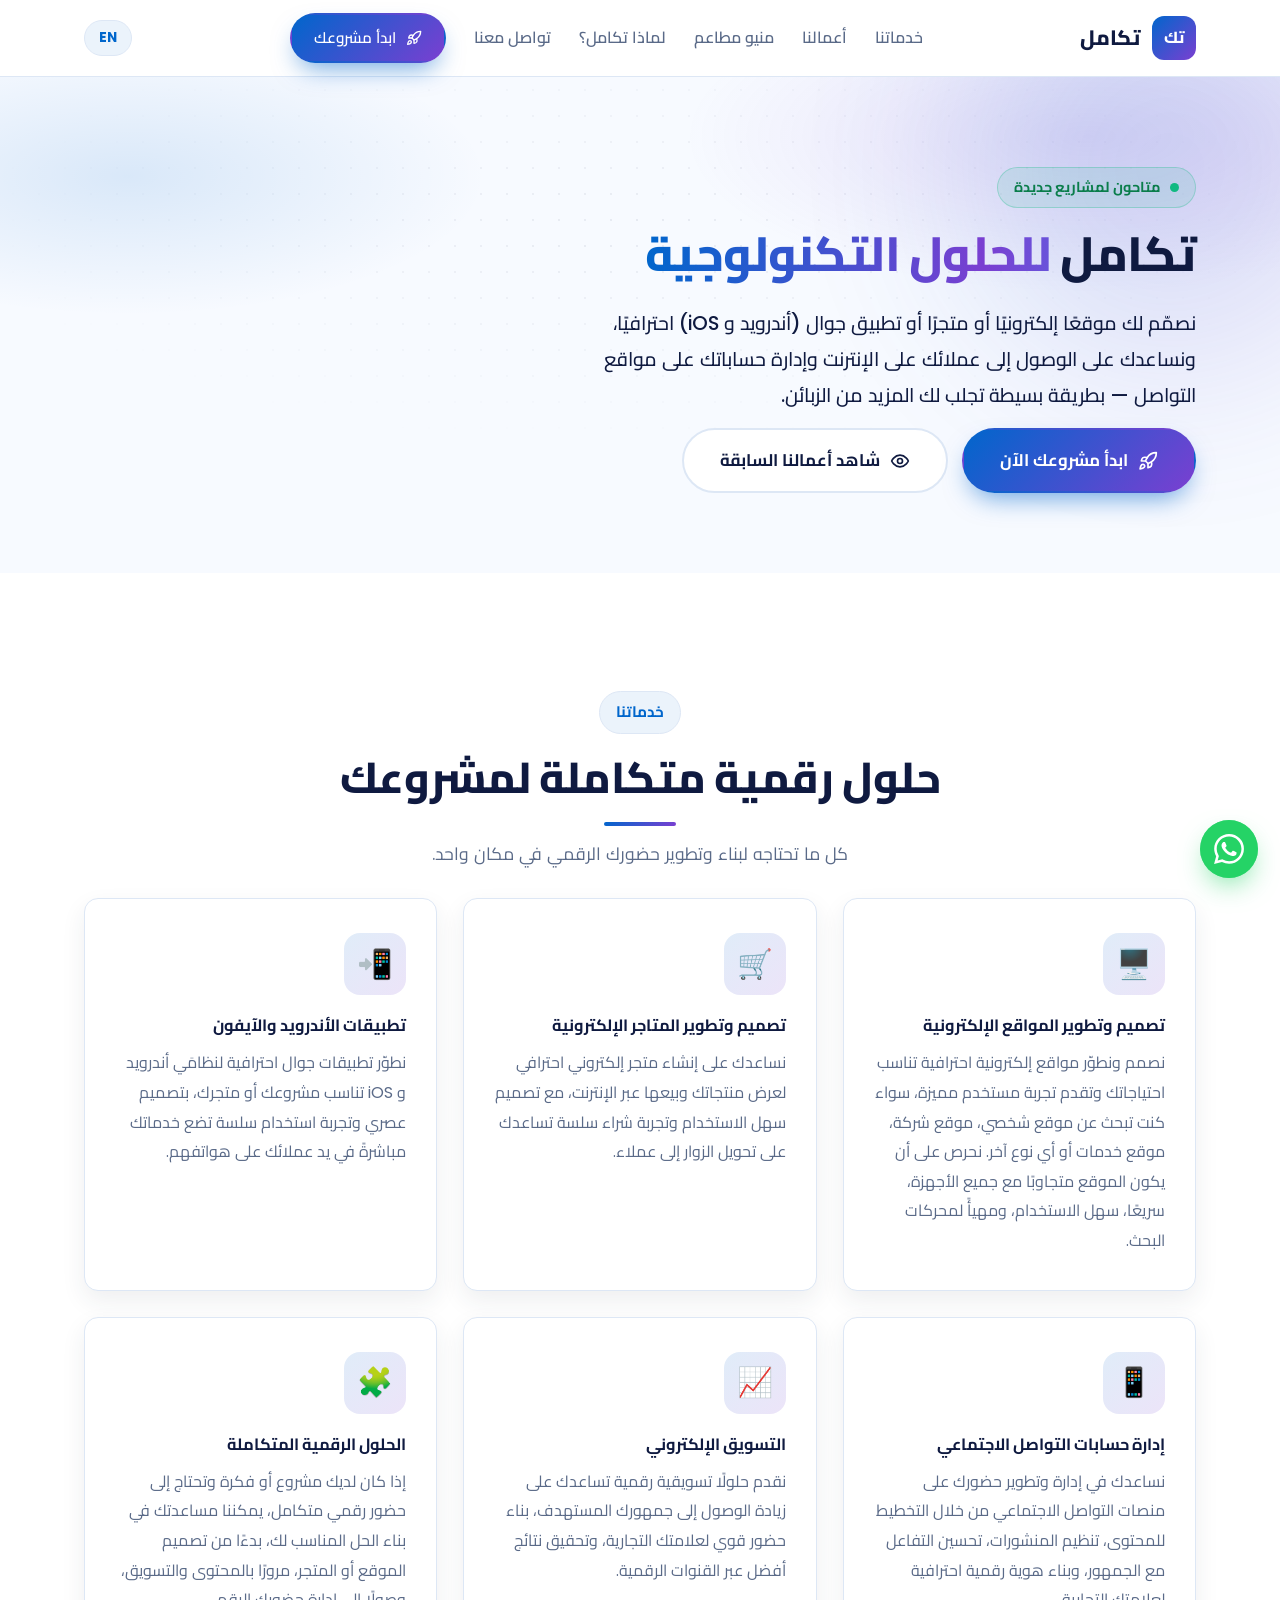
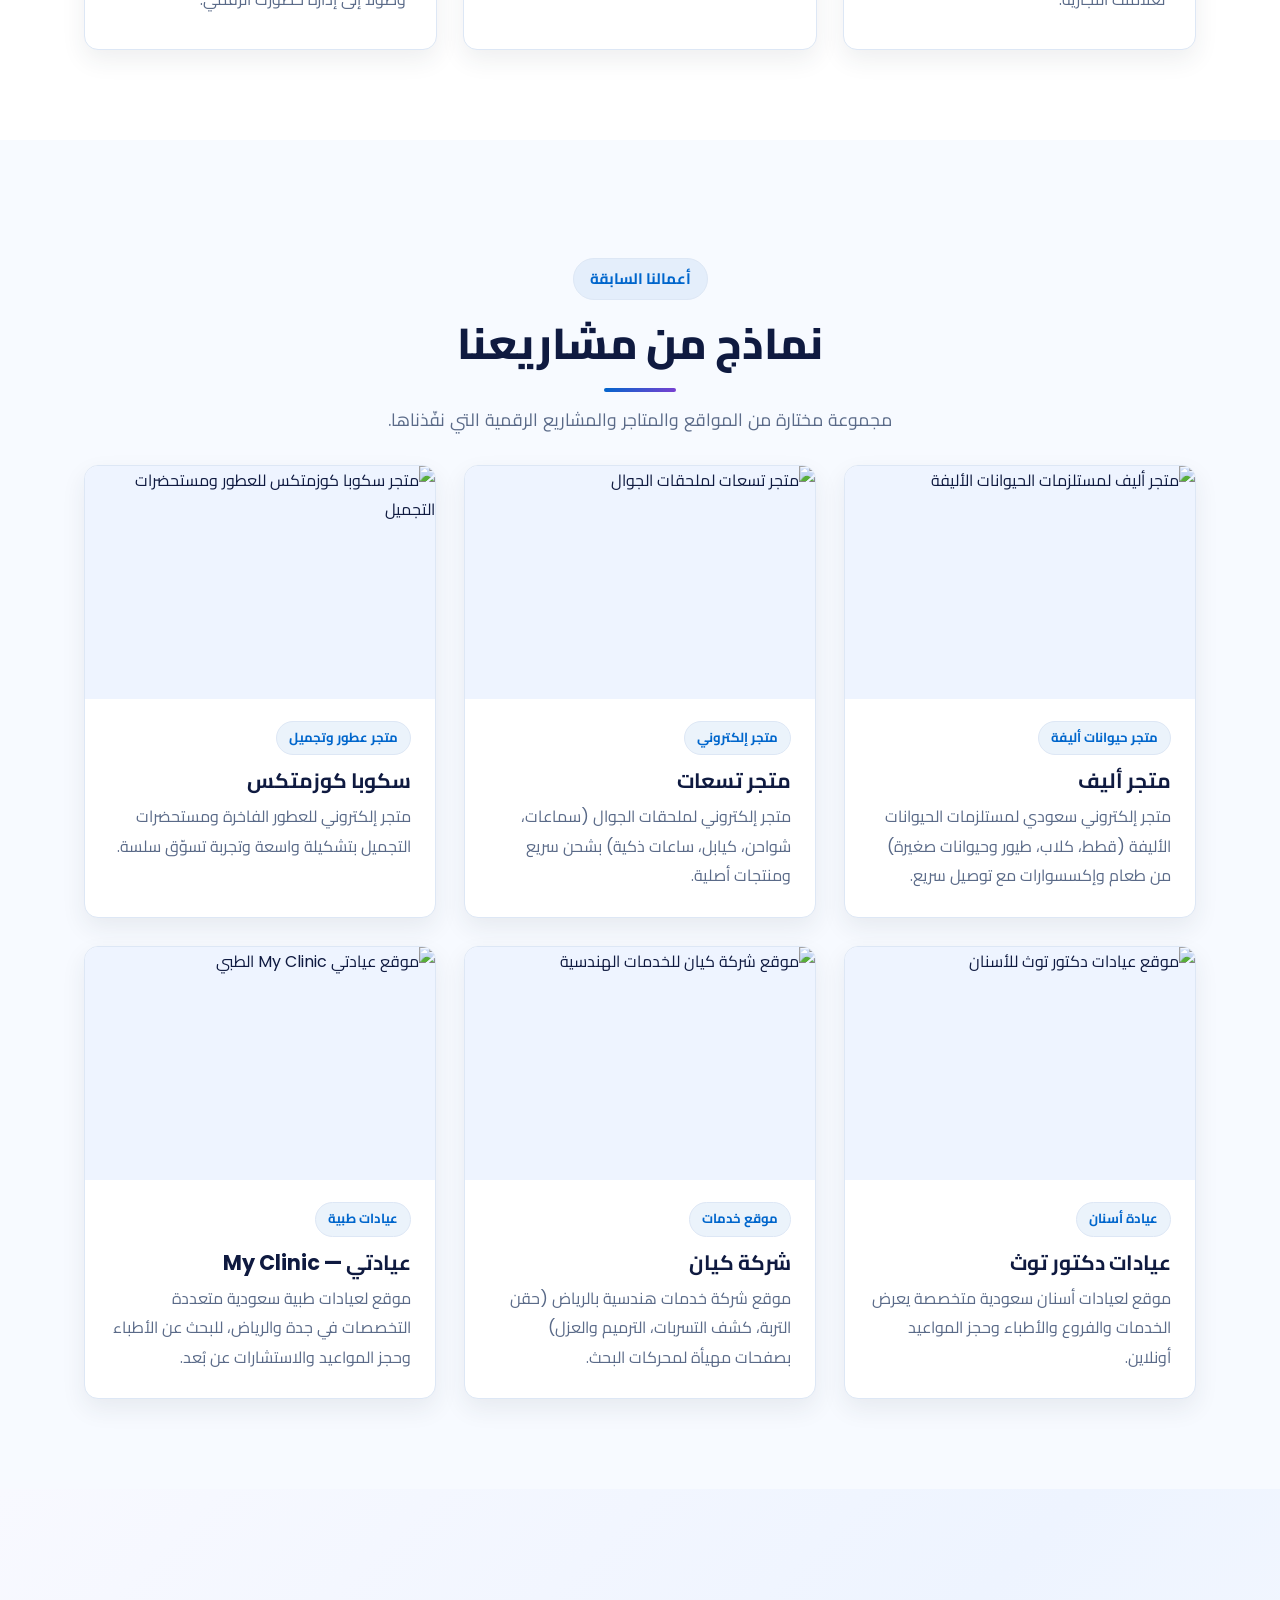
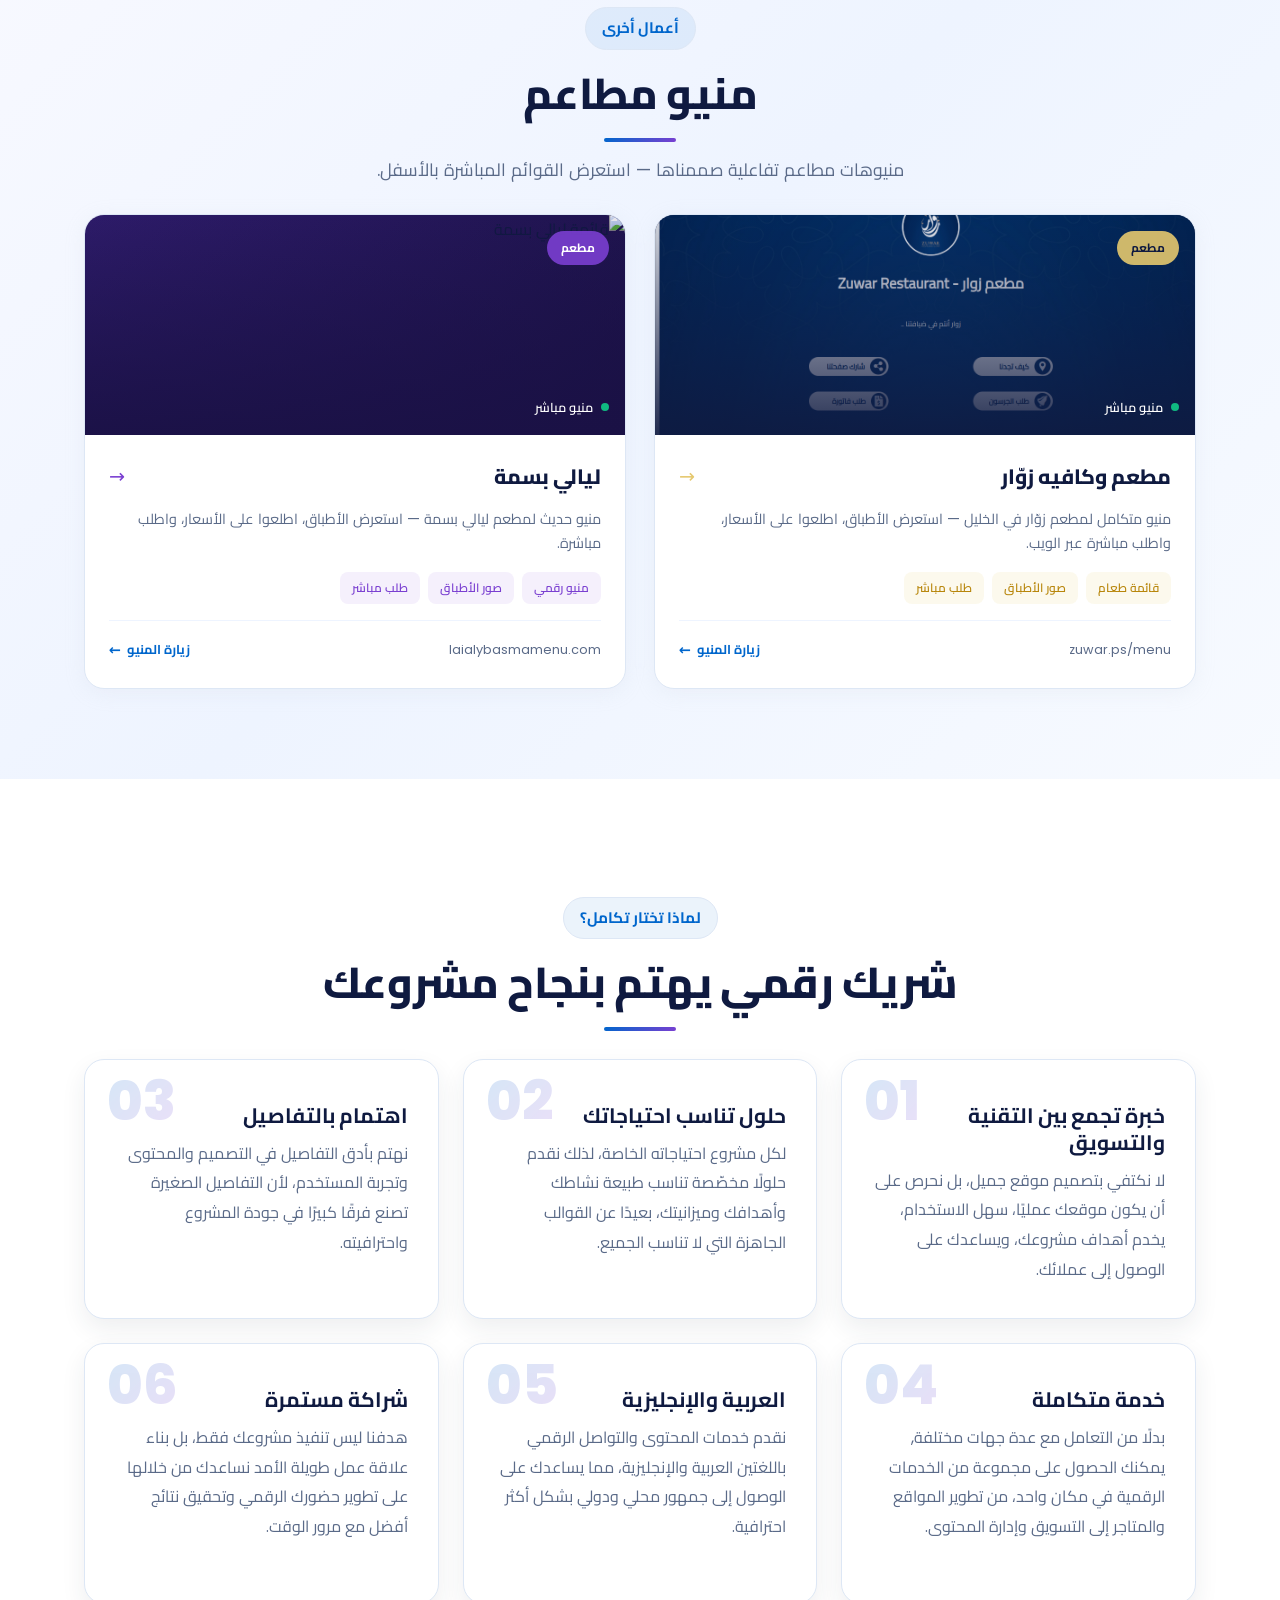
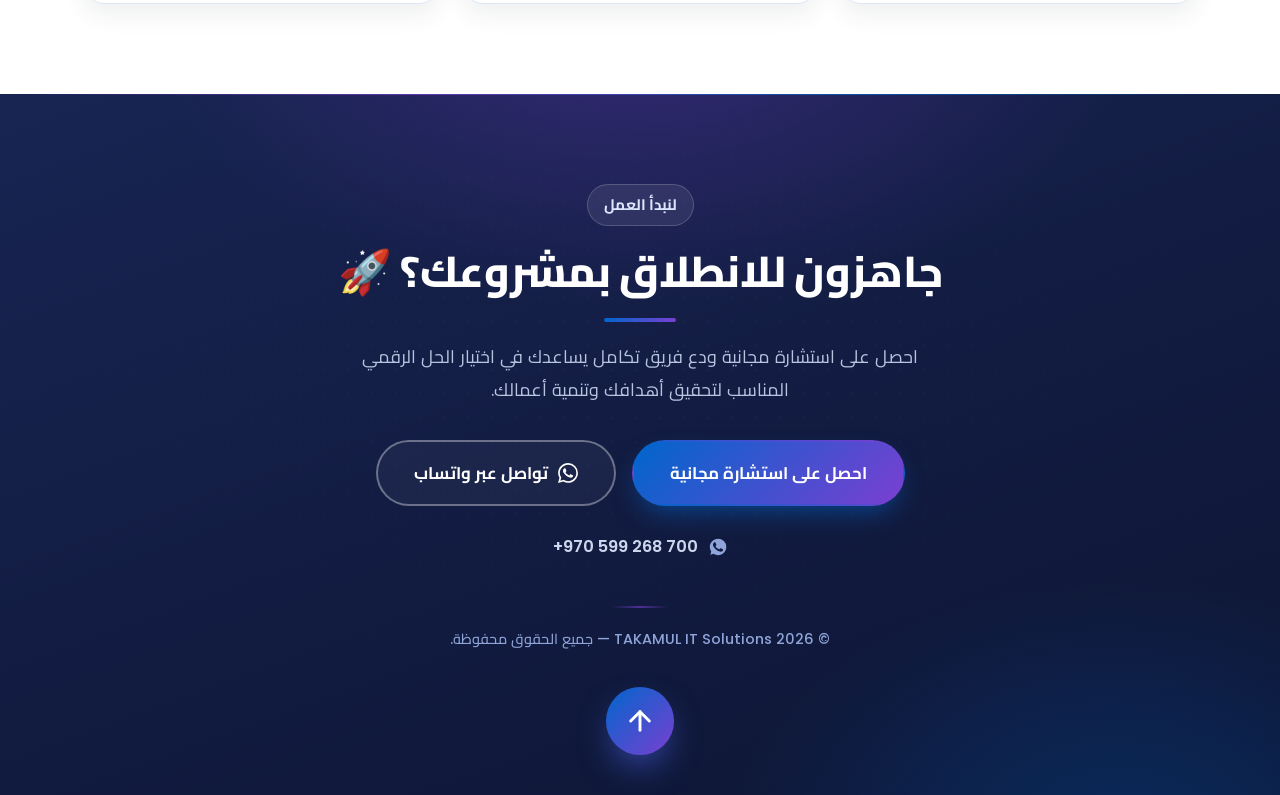
==== commit fe817815: "تغيير خلفية قسم المنيو إلى لون فاتح مناسب مع الموقع" ====
--- a/index.html
+++ b/index.html
@@ -256,13 +256,13 @@
     </div>
   </section>
 
-  <!-- Other work: Restaurant Menus -->
-  <section class="section" id="menus" style="background: linear-gradient(135deg, #0f1a40 0%, #1a2a5c 50%, #0d1533 100%);">
+<!-- Other work: Restaurant Menus -->
+  <section class="section" id="menus" style="background: linear-gradient(135deg, #f8f9ff 0%, #eef4ff 50%, #f7faff 100%);">
     <div class="container">
       <div class="section-head">
-        <span class="kicker" style="background: rgba(255,255,255,.1); color: #fff; border-color: rgba(255,255,255,.2);" data-en="Other Work">أعمال أخرى</span>
-        <h2 style="color: #fff;" data-en="Restaurant Menus">منيو مطاعم</h2>
-        <p style="color: #b9c4e0;" data-en="Interactive restaurant menus we designed — browse the live menus below.">
+        <span class="kicker" data-en="Other Work">أعمال أخرى</span>
+        <h2 data-en="Restaurant Menus">منيو مطاعم</h2>
+        <p data-en="Interactive restaurant menus we designed — browse the live menus below.">
           منيوهات مطاعم تفاعلية صممناها — استعرض القوائم المباشرة بالأسفل.
         </p>
       </div>
@@ -270,7 +270,7 @@
       <div style="display: grid; grid-template-columns: repeat(auto-fit, minmax(min(100%, 420px), 1fr)); gap: 28px; margin-top: 40px;">
         <!-- Zuwar Menu -->
         <a href="https://zuwar.ps/menu" target="_blank" rel="noopener" style="text-decoration: none; display: block;">
-          <div style="background: rgba(255,255,255,.04); border: 1px solid rgba(255,255,255,.1); border-radius: 20px; overflow: hidden; transition: all .3s ease; backdrop-filter: blur(10px);" onmouseover="this.style.transform='translateY(-6px)'; this.style.boxShadow='0 20px 50px rgba(0,0,0,.3)'; this.style.borderColor='rgba(229,200,110,.4)';" onmouseout="this.style.transform=''; this.style.boxShadow=''; this.style.borderColor='rgba(255,255,255,.1)';">
+          <div style="background: #fff; border: 1px solid #dde7f5; border-radius: 20px; overflow: hidden; transition: all .3s ease; box-shadow: 0 4px 20px rgba(192,198,211,.15);" onmouseover="this.style.transform='translateY(-6px)'; this.style.boxShadow='0 20px 50px rgba(192,198,211,.3)'; this.style.borderColor='#b8c9e0';" onmouseout="this.style.transform=''; this.style.boxShadow='0 4px 20px rgba(192,198,211,.15)'; this.style.borderColor='#dde7f5';">
             <!-- Image -->
             <div style="position: relative; height: 220px; overflow: hidden; background: linear-gradient(135deg, #1a2a5c, #0f1a40);">
               <img src="assets/portfolio/zuwar-menu.png" alt="قائمة مطعم زوّار" style="width: 100%; height: 100%; object-fit: cover; opacity: .9;" loading="lazy" />
@@ -288,20 +288,20 @@
             <!-- Content -->
             <div style="padding: 24px;">
               <div style="display: flex; align-items: center; justify-content: space-between; margin-bottom: 12px;">
-                <h3 style="color: #fff; font-size: 1.3rem; font-weight: 800; margin: 0;" data-en="Zuwar Restaurant">مطعم وكافيه زوّار</h3>
+                <h3 style="color: #0f1a40; font-size: 1.3rem; font-weight: 800; margin: 0;" data-en="Zuwar Restaurant">مطعم وكافيه زوّار</h3>
                 <span style="color: #E5C86E; font-size: 1.2rem;">→</span>
               </div>
-              <p style="color: #b9c4e0; font-size: .9rem; line-height: 1.7; margin: 0 0 16px;" data-en="A complete menu system for Zuwar Restaurant in Hebron — browse dishes, view prices, and order directly.">
+              <p style="color: #5a6a88; font-size: .9rem; line-height: 1.7; margin: 0 0 16px;" data-en="A complete menu system for Zuwar Restaurant in Hebron — browse dishes, view prices, and order directly.">
                 منيو متكامل لمطعم زوّار في الخليل — استعرض الأطباق، اطلعوا على الأسعار، واطلب مباشرة عبر الويب.
               </p>
               <div style="display: flex; flex-wrap: wrap; gap: 8px; margin-bottom: 16px;">
-                <span style="padding: 5px 12px; border-radius: 8px; background: rgba(229,200,110,.15); color: #E5C86E; font-size: .75rem; font-weight: 600;">قائمة طعام</span>
-                <span style="padding: 5px 12px; border-radius: 8px; background: rgba(229,200,110,.15); color: #E5C86E; font-size: .75rem; font-weight: 600;">صور الأطباق</span>
-                <span style="padding: 5px 12px; border-radius: 8px; background: rgba(229,200,110,.15); color: #E5C86E; font-size: .75rem; font-weight: 600;">طلب مباشر</span>
-              </div>
-              <div style="display: flex; align-items: center; justify-content: space-between; padding-top: 16px; border-top: 1px solid rgba(255,255,255,.1);">
-                <span style="color: #b9c4e0; font-size: .8rem;">zuwar.ps/menu</span>
-                <span style="color: #E5C86E; font-size: .8rem; font-weight: 700; display: flex; align-items: center; gap: 6px;">
+                <span style="padding: 5px 12px; border-radius: 8px; background: rgba(229,200,110,.12); color: #b8860b; font-size: .75rem; font-weight: 600;">قائمة طعام</span>
+                <span style="padding: 5px 12px; border-radius: 8px; background: rgba(229,200,110,.12); color: #b8860b; font-size: .75rem; font-weight: 600;">صور الأطباق</span>
+                <span style="padding: 5px 12px; border-radius: 8px; background: rgba(229,200,110,.12); color: #b8860b; font-size: .75rem; font-weight: 600;">طلب مباشر</span>
+              </div>
+              <div style="display: flex; align-items: center; justify-content: space-between; padding-top: 16px; border-top: 1px solid #eef4ff;">
+                <span style="color: #5a6a88; font-size: .8rem;">zuwar.ps/menu</span>
+                <span style="color: #0066cc; font-size: .8rem; font-weight: 700; display: flex; align-items: center; gap: 6px;">
                   زيارة المنيو
                   <span style="font-size: .9rem;">←</span>
                 </span>
@@ -312,7 +312,7 @@
 
         <!-- Layaly Basma Menu -->
         <a href="https://laialybasmamenu.com/" target="_blank" rel="noopener" style="text-decoration: none; display: block;">
-          <div style="background: rgba(255,255,255,.04); border: 1px solid rgba(255,255,255,.1); border-radius: 20px; overflow: hidden; transition: all .3s ease; backdrop-filter: blur(10px);" onmouseover="this.style.transform='translateY(-6px)'; this.style.boxShadow='0 20px 50px rgba(0,0,0,.3)'; this.style.borderColor='rgba(122,63,209,.4)';" onmouseout="this.style.transform=''; this.style.boxShadow=''; this.style.borderColor='rgba(255,255,255,.1)';">
+          <div style="background: #fff; border: 1px solid #dde7f5; border-radius: 20px; overflow: hidden; transition: all .3s ease; box-shadow: 0 4px 20px rgba(192,198,211,.15);" onmouseover="this.style.transform='translateY(-6px)'; this.style.boxShadow='0 20px 50px rgba(192,198,211,.3)'; this.style.borderColor='#b8c9e0';" onmouseout="this.style.transform=''; this.style.boxShadow='0 4px 20px rgba(192,198,211,.15)'; this.style.borderColor='#dde7f5';">
             <!-- Image -->
             <div style="position: relative; height: 220px; overflow: hidden; background: linear-gradient(135deg, #2d1b69, #1a1145);">
               <img src="https://res.cloudinary.com/ubhucgne/image/fetch/f_auto,q_auto,c_limit,w_1080/https%3A%2F%2Flaialybasmamenu.com%2Fimages%2Flogo.png" alt="قائمة ليالي بسمة" style="width: 100%; height: 100%; object-fit: cover; opacity: .9;" loading="lazy" />
@@ -330,20 +330,20 @@
             <!-- Content -->
             <div style="padding: 24px;">
               <div style="display: flex; align-items: center; justify-content: space-between; margin-bottom: 12px;">
-                <h3 style="color: #fff; font-size: 1.3rem; font-weight: 800; margin: 0;" data-en="Laialy Basma">ليالي بسمة</h3>
+                <h3 style="color: #0f1a40; font-size: 1.3rem; font-weight: 800; margin: 0;" data-en="Laialy Basma">ليالي بسمة</h3>
                 <span style="color: #7a3fd1; font-size: 1.2rem;">→</span>
               </div>
-              <p style="color: #b9c4e0; font-size: .9rem; line-height: 1.7; margin: 0 0 16px;" data-en="A modern interactive menu for Laialy Basma restaurant — browse dishes, view prices, and order directly.">
+              <p style="color: #5a6a88; font-size: .9rem; line-height: 1.7; margin: 0 0 16px;" data-en="A modern interactive menu for Laialy Basma restaurant — browse dishes, view prices, and order directly.">
                 منيو حديث لمطعم ليالي بسمة — استعرض الأطباق، اطلعوا على الأسعار، واطلب مباشرة.
               </p>
               <div style="display: flex; flex-wrap: wrap; gap: 8px; margin-bottom: 16px;">
-                <span style="padding: 5px 12px; border-radius: 8px; background: rgba(122,63,209,.15); color: #7a3fd1; font-size: .75rem; font-weight: 600;">منيو رقمي</span>
-                <span style="padding: 5px 12px; border-radius: 8px; background: rgba(122,63,209,.15); color: #7a3fd1; font-size: .75rem; font-weight: 600;">صور الأطباق</span>
-                <span style="padding: 5px 12px; border-radius: 8px; background: rgba(122,63,209,.15); color: #7a3fd1; font-size: .75rem; font-weight: 600;">طلب مباشر</span>
-              </div>
-              <div style="display: flex; align-items: center; justify-content: space-between; padding-top: 16px; border-top: 1px solid rgba(255,255,255,.1);">
-                <span style="color: #b9c4e0; font-size: .8rem;">laialybasmamenu.com</span>
-                <span style="color: #7a3fd1; font-size: .8rem; font-weight: 700; display: flex; align-items: center; gap: 6px;">
+                <span style="padding: 5px 12px; border-radius: 8px; background: rgba(122,63,209,.08); color: #7a3fd1; font-size: .75rem; font-weight: 600;">منيو رقمي</span>
+                <span style="padding: 5px 12px; border-radius: 8px; background: rgba(122,63,209,.08); color: #7a3fd1; font-size: .75rem; font-weight: 600;">صور الأطباق</span>
+                <span style="padding: 5px 12px; border-radius: 8px; background: rgba(122,63,209,.08); color: #7a3fd1; font-size: .75rem; font-weight: 600;">طلب مباشر</span>
+              </div>
+              <div style="display: flex; align-items: center; justify-content: space-between; padding-top: 16px; border-top: 1px solid #eef4ff;">
+                <span style="color: #5a6a88; font-size: .8rem;">laialybasmamenu.com</span>
+                <span style="color: #0066cc; font-size: .8rem; font-weight: 700; display: flex; align-items: center; gap: 6px;">
                   زيارة المنيو
                   <span style="font-size: .9rem;">←</span>
                 </span>
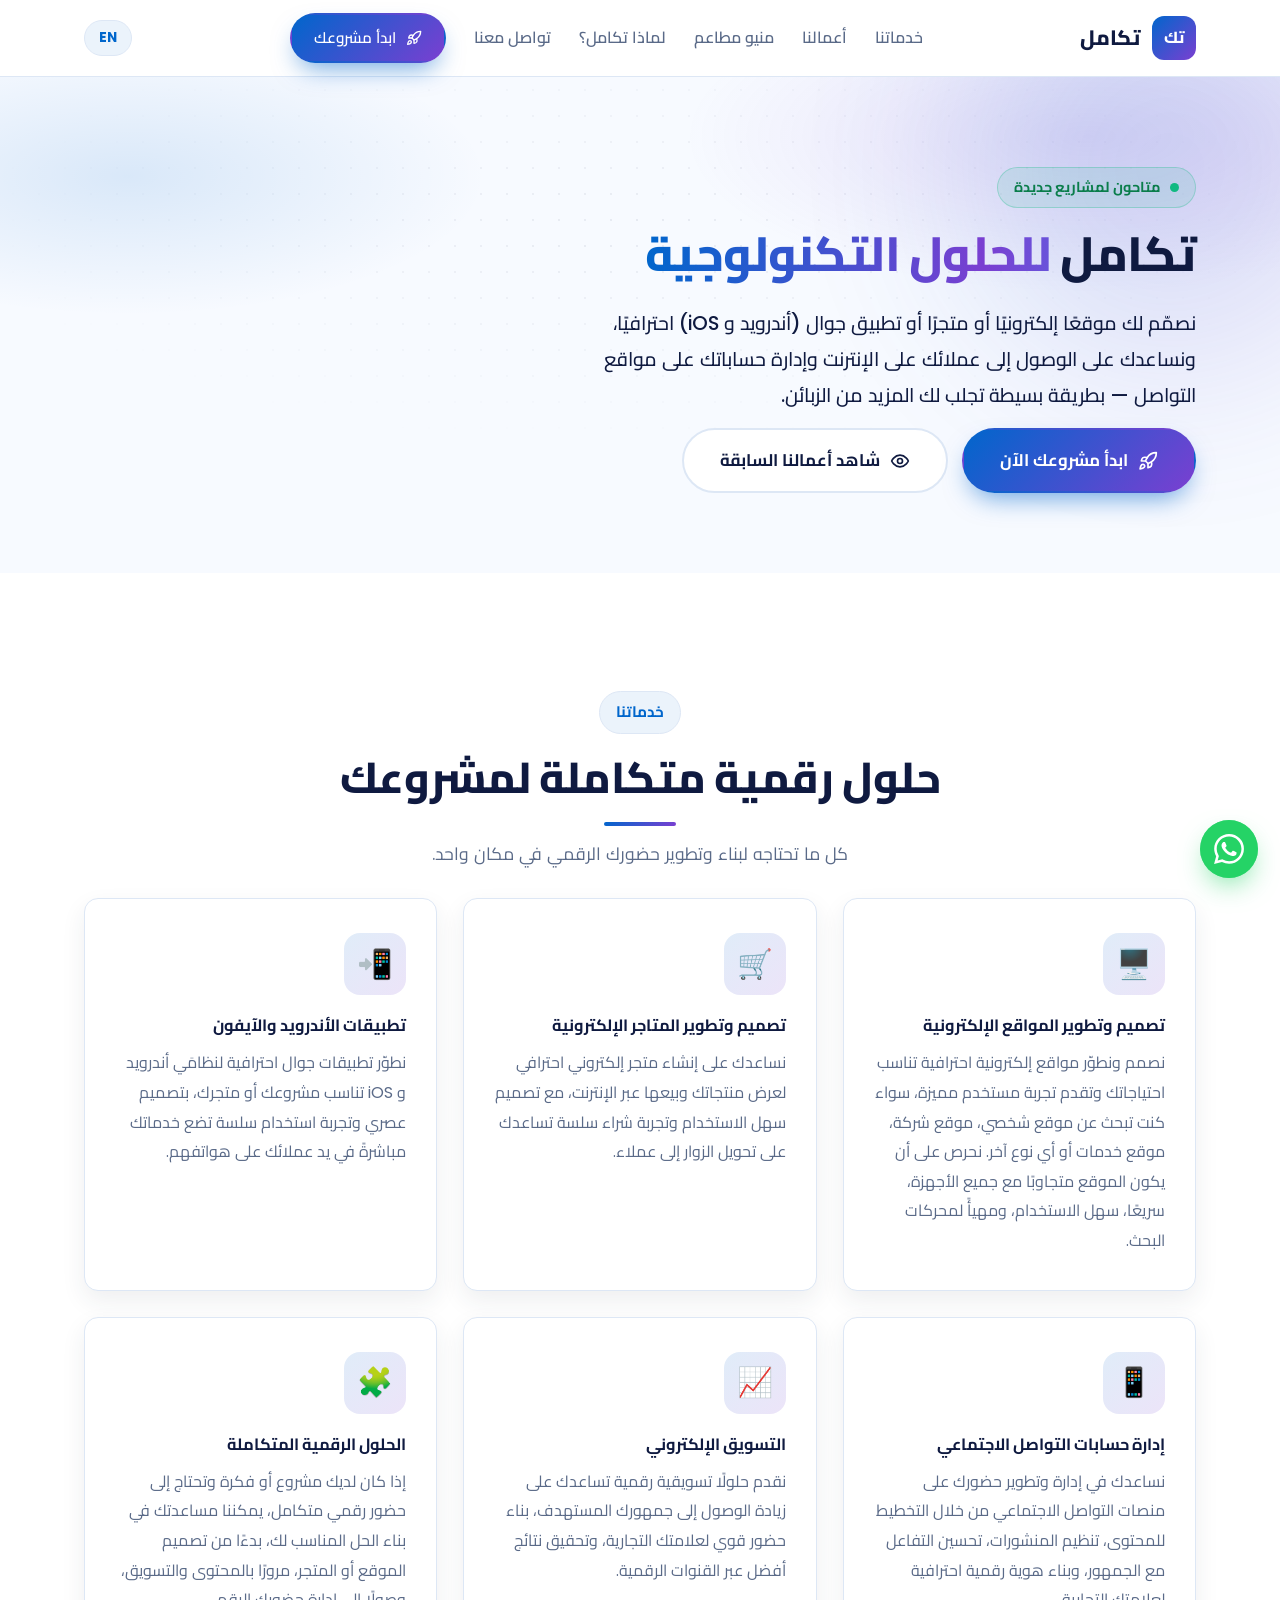
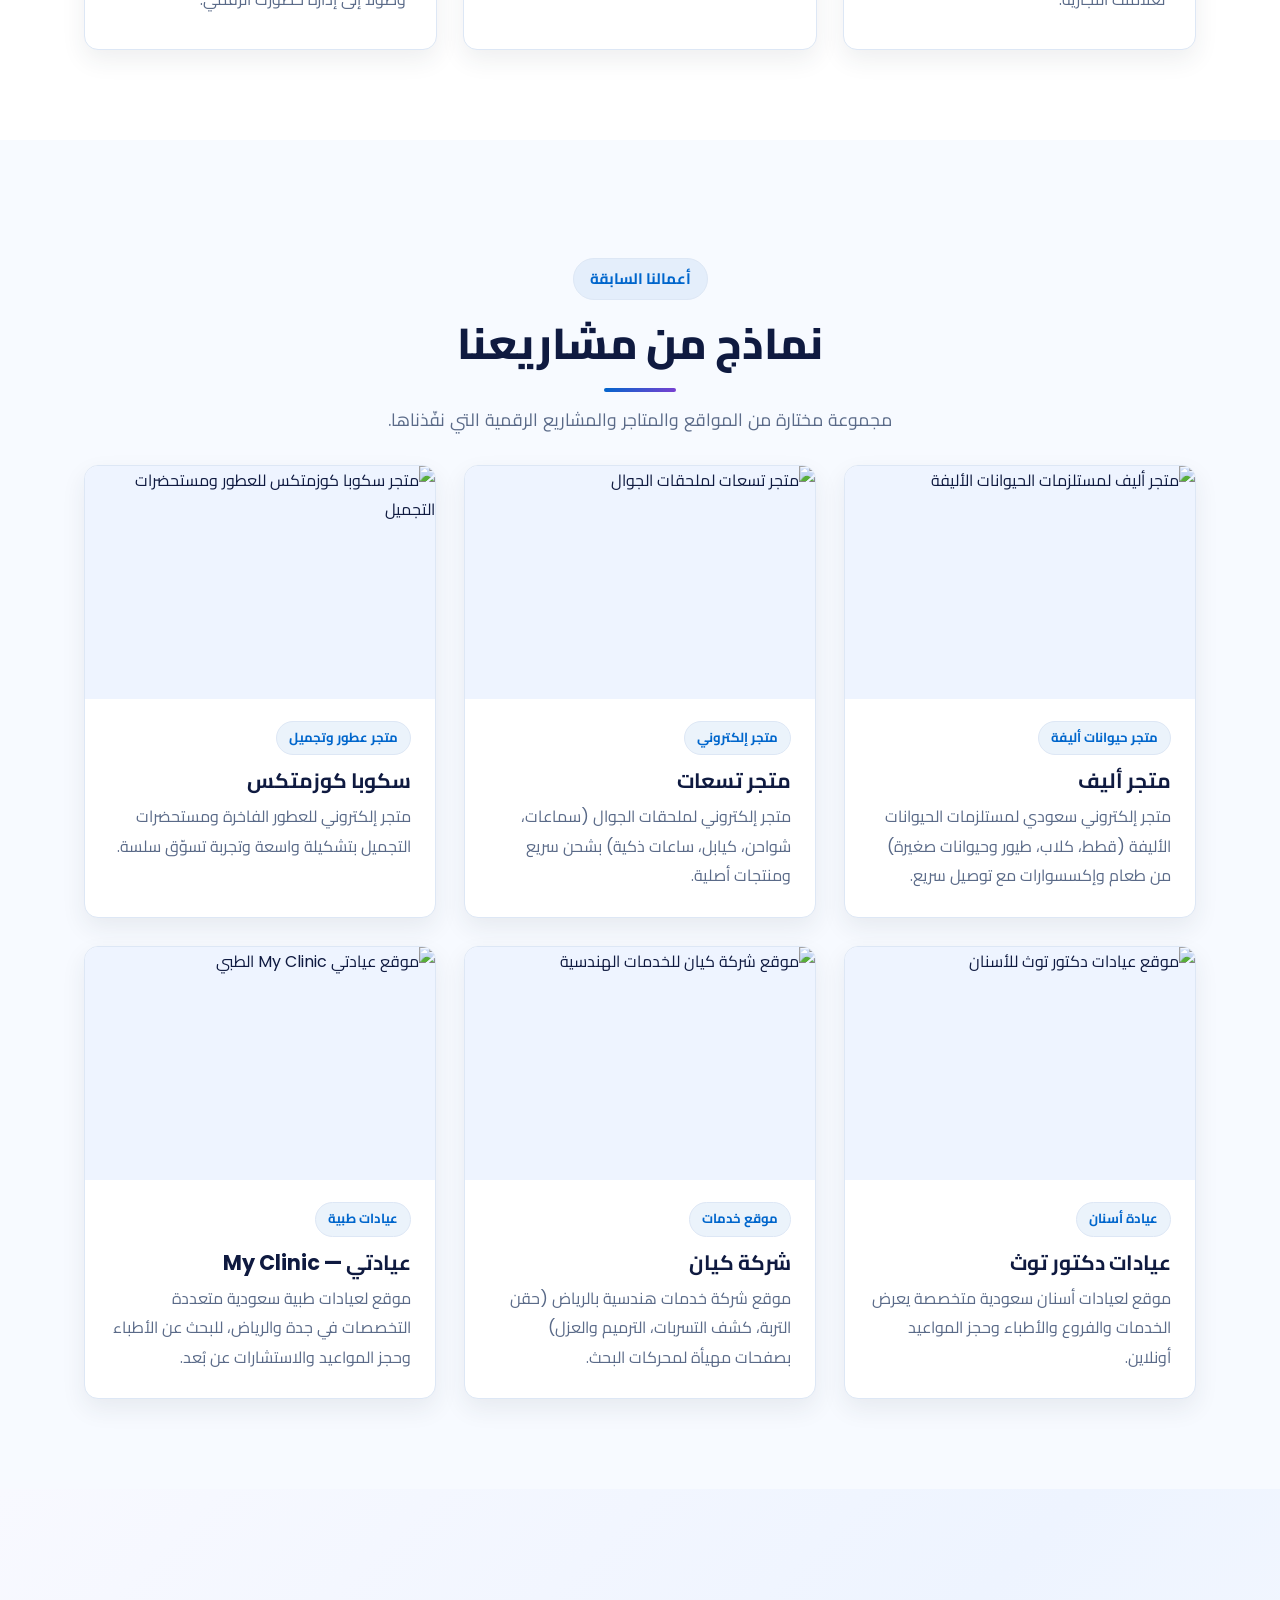
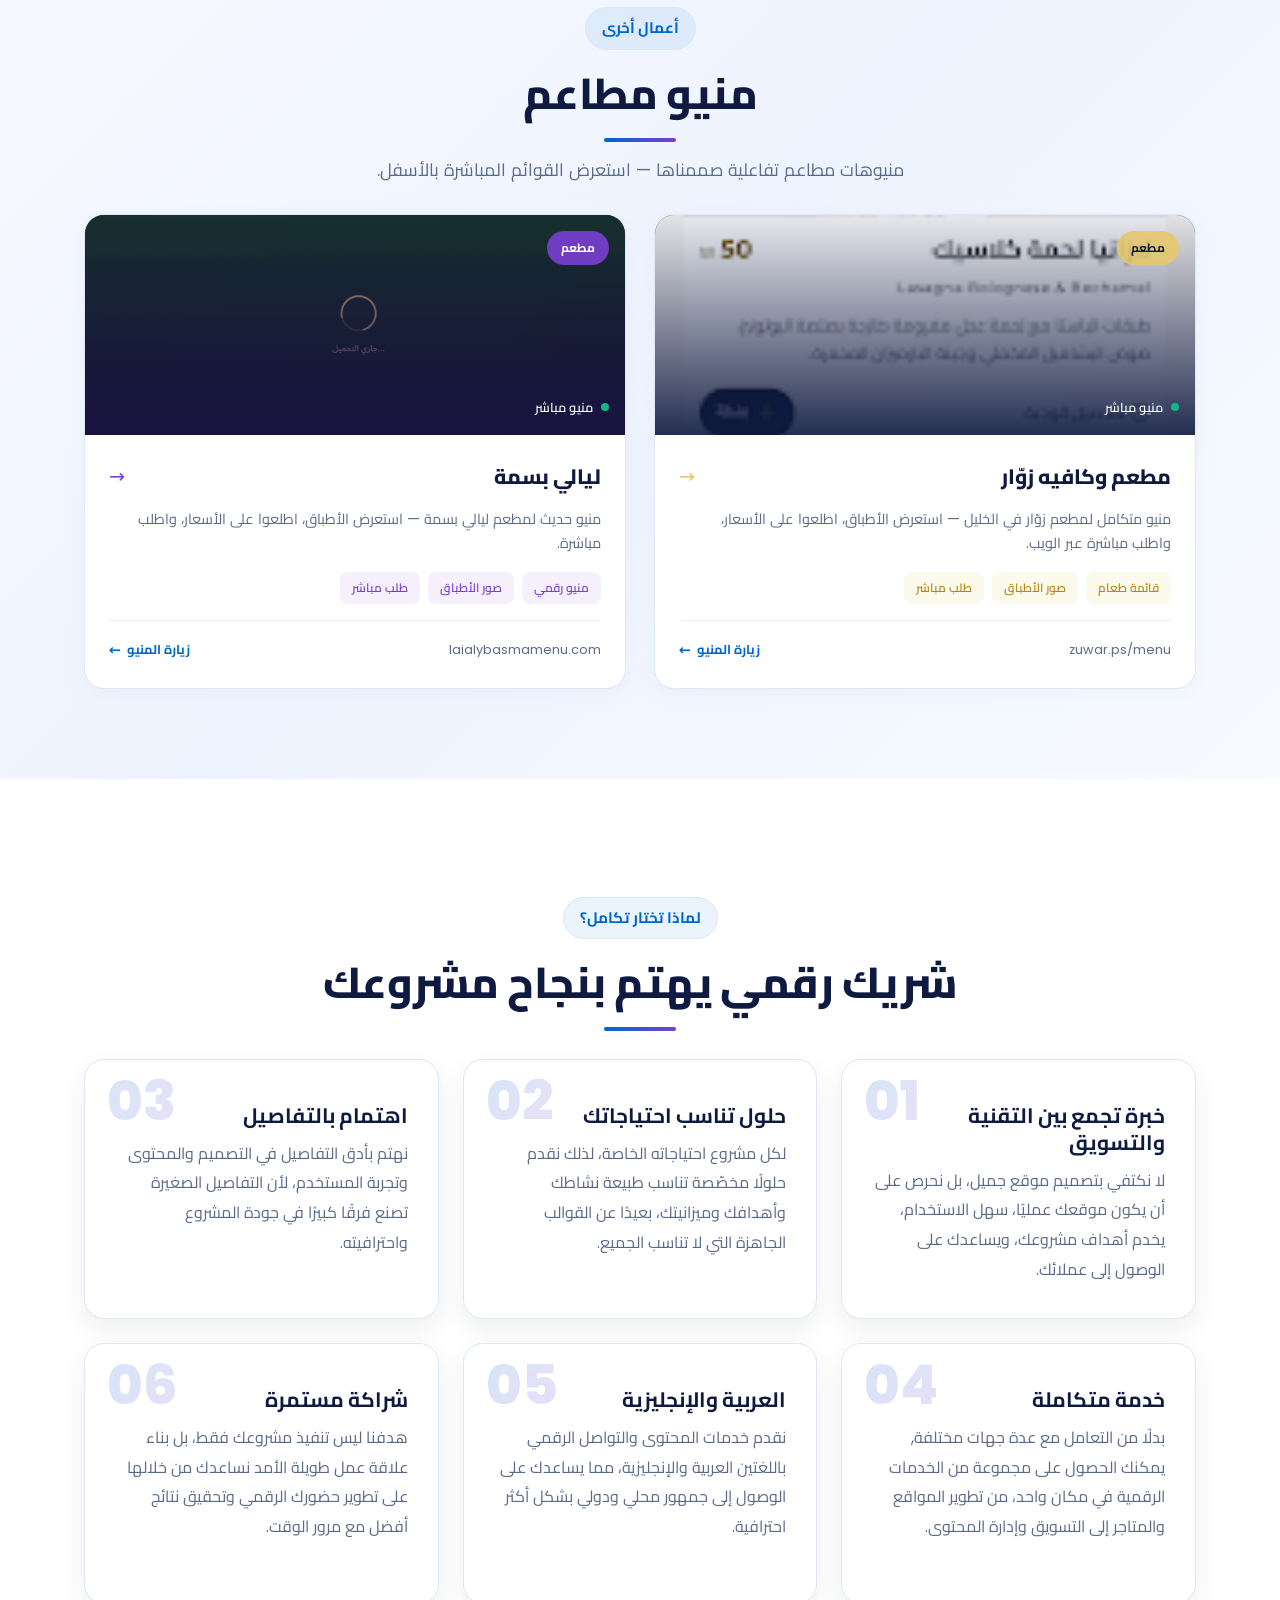
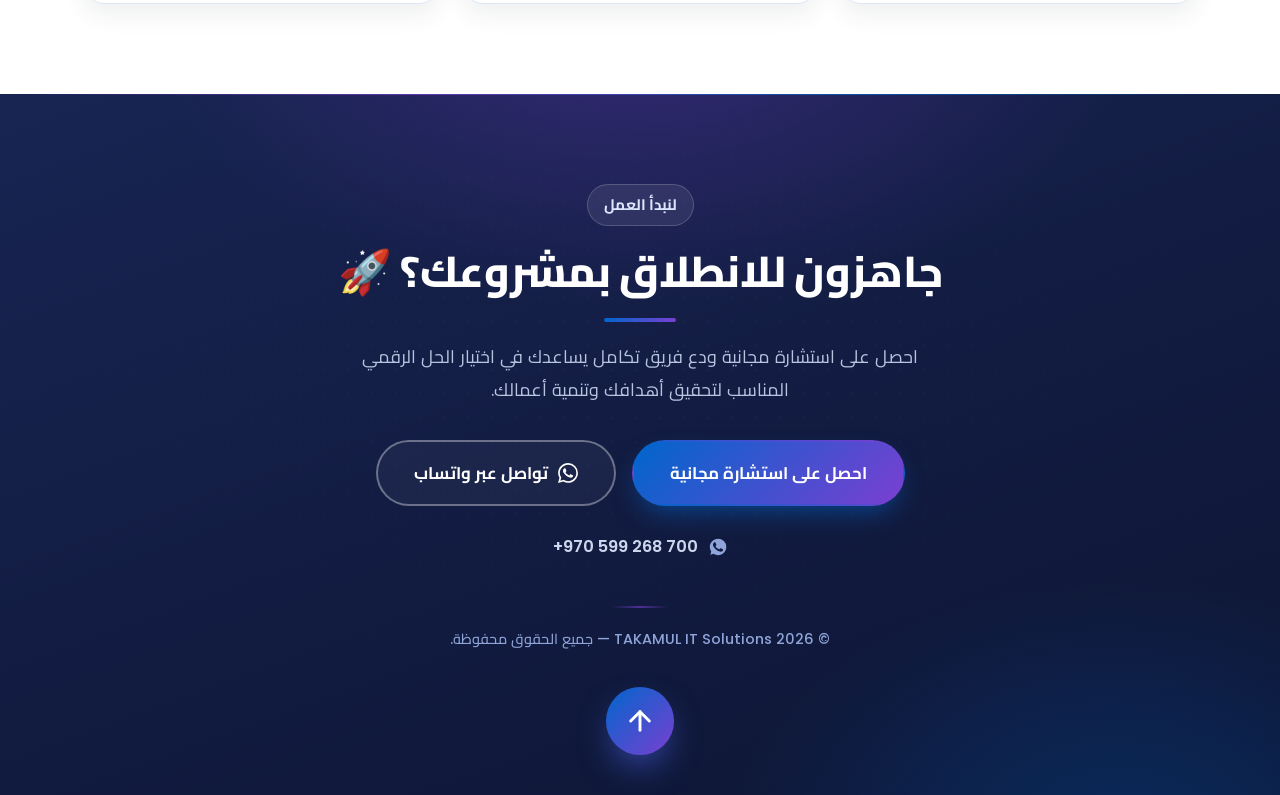
==== commit a378f4fa: "تحديث صور المنيو إلى شاشات موبايل حقيقية" ====
--- a/index.html
+++ b/index.html
@@ -273,7 +273,7 @@
           <div style="background: #fff; border: 1px solid #dde7f5; border-radius: 20px; overflow: hidden; transition: all .3s ease; box-shadow: 0 4px 20px rgba(192,198,211,.15);" onmouseover="this.style.transform='translateY(-6px)'; this.style.boxShadow='0 20px 50px rgba(192,198,211,.3)'; this.style.borderColor='#b8c9e0';" onmouseout="this.style.transform=''; this.style.boxShadow='0 4px 20px rgba(192,198,211,.15)'; this.style.borderColor='#dde7f5';">
             <!-- Image -->
             <div style="position: relative; height: 220px; overflow: hidden; background: linear-gradient(135deg, #1a2a5c, #0f1a40);">
-              <img src="assets/portfolio/zuwar-menu.png" alt="قائمة مطعم زوّار" style="width: 100%; height: 100%; object-fit: cover; opacity: .9;" loading="lazy" />
+              <img src="zuwar/screens/menu.png" alt="قائمة مطعم زوّار" style="width: 100%; height: 100%; object-fit: cover; opacity: .9;" loading="lazy" />
               <div style="position: absolute; inset: 0; background: linear-gradient(to top, rgba(15,26,64,.9), transparent);"></div>
               <div style="position: absolute; top: 16px; right: 16px; display: flex; gap: 8px;">
                 <span style="padding: 6px 14px; border-radius: 999px; background: rgba(229,200,110,.9); color: #0f1a40; font-size: .75rem; font-weight: 700;">مطعم</span>
@@ -315,7 +315,7 @@
           <div style="background: #fff; border: 1px solid #dde7f5; border-radius: 20px; overflow: hidden; transition: all .3s ease; box-shadow: 0 4px 20px rgba(192,198,211,.15);" onmouseover="this.style.transform='translateY(-6px)'; this.style.boxShadow='0 20px 50px rgba(192,198,211,.3)'; this.style.borderColor='#b8c9e0';" onmouseout="this.style.transform=''; this.style.boxShadow='0 4px 20px rgba(192,198,211,.15)'; this.style.borderColor='#dde7f5';">
             <!-- Image -->
             <div style="position: relative; height: 220px; overflow: hidden; background: linear-gradient(135deg, #2d1b69, #1a1145);">
-              <img src="https://res.cloudinary.com/ubhucgne/image/fetch/f_auto,q_auto,c_limit,w_1080/https%3A%2F%2Flaialybasmamenu.com%2Fimages%2Flogo.png" alt="قائمة ليالي بسمة" style="width: 100%; height: 100%; object-fit: cover; opacity: .9;" loading="lazy" />
+              <img src="assets/portfolio/layaly-menu.png" alt="قائمة ليالي بسمة" style="width: 100%; height: 100%; object-fit: cover; opacity: .9;" loading="lazy" />
               <div style="position: absolute; inset: 0; background: linear-gradient(to top, rgba(26,17,69,.9), transparent);"></div>
               <div style="position: absolute; top: 16px; right: 16px; display: flex; gap: 8px;">
                 <span style="padding: 6px 14px; border-radius: 999px; background: rgba(122,63,209,.9); color: #fff; font-size: .75rem; font-weight: 700;">مطعم</span>
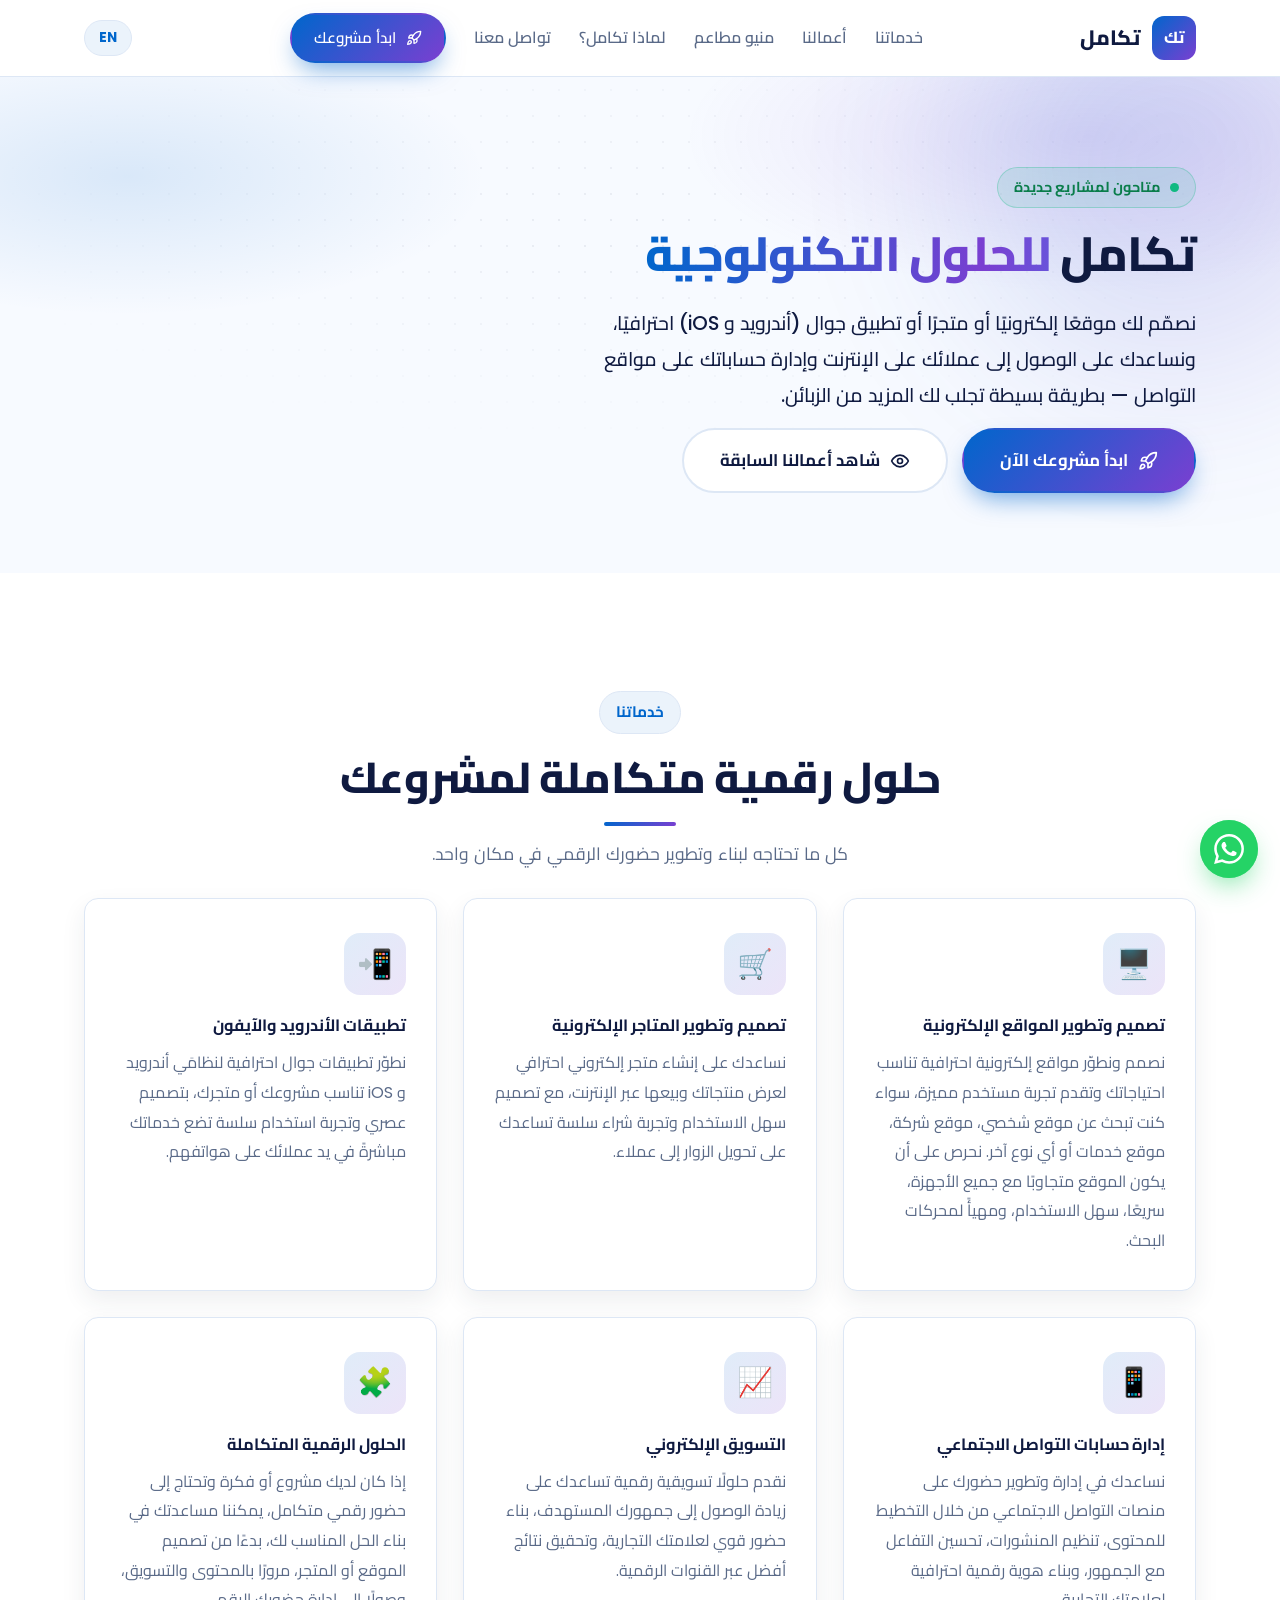
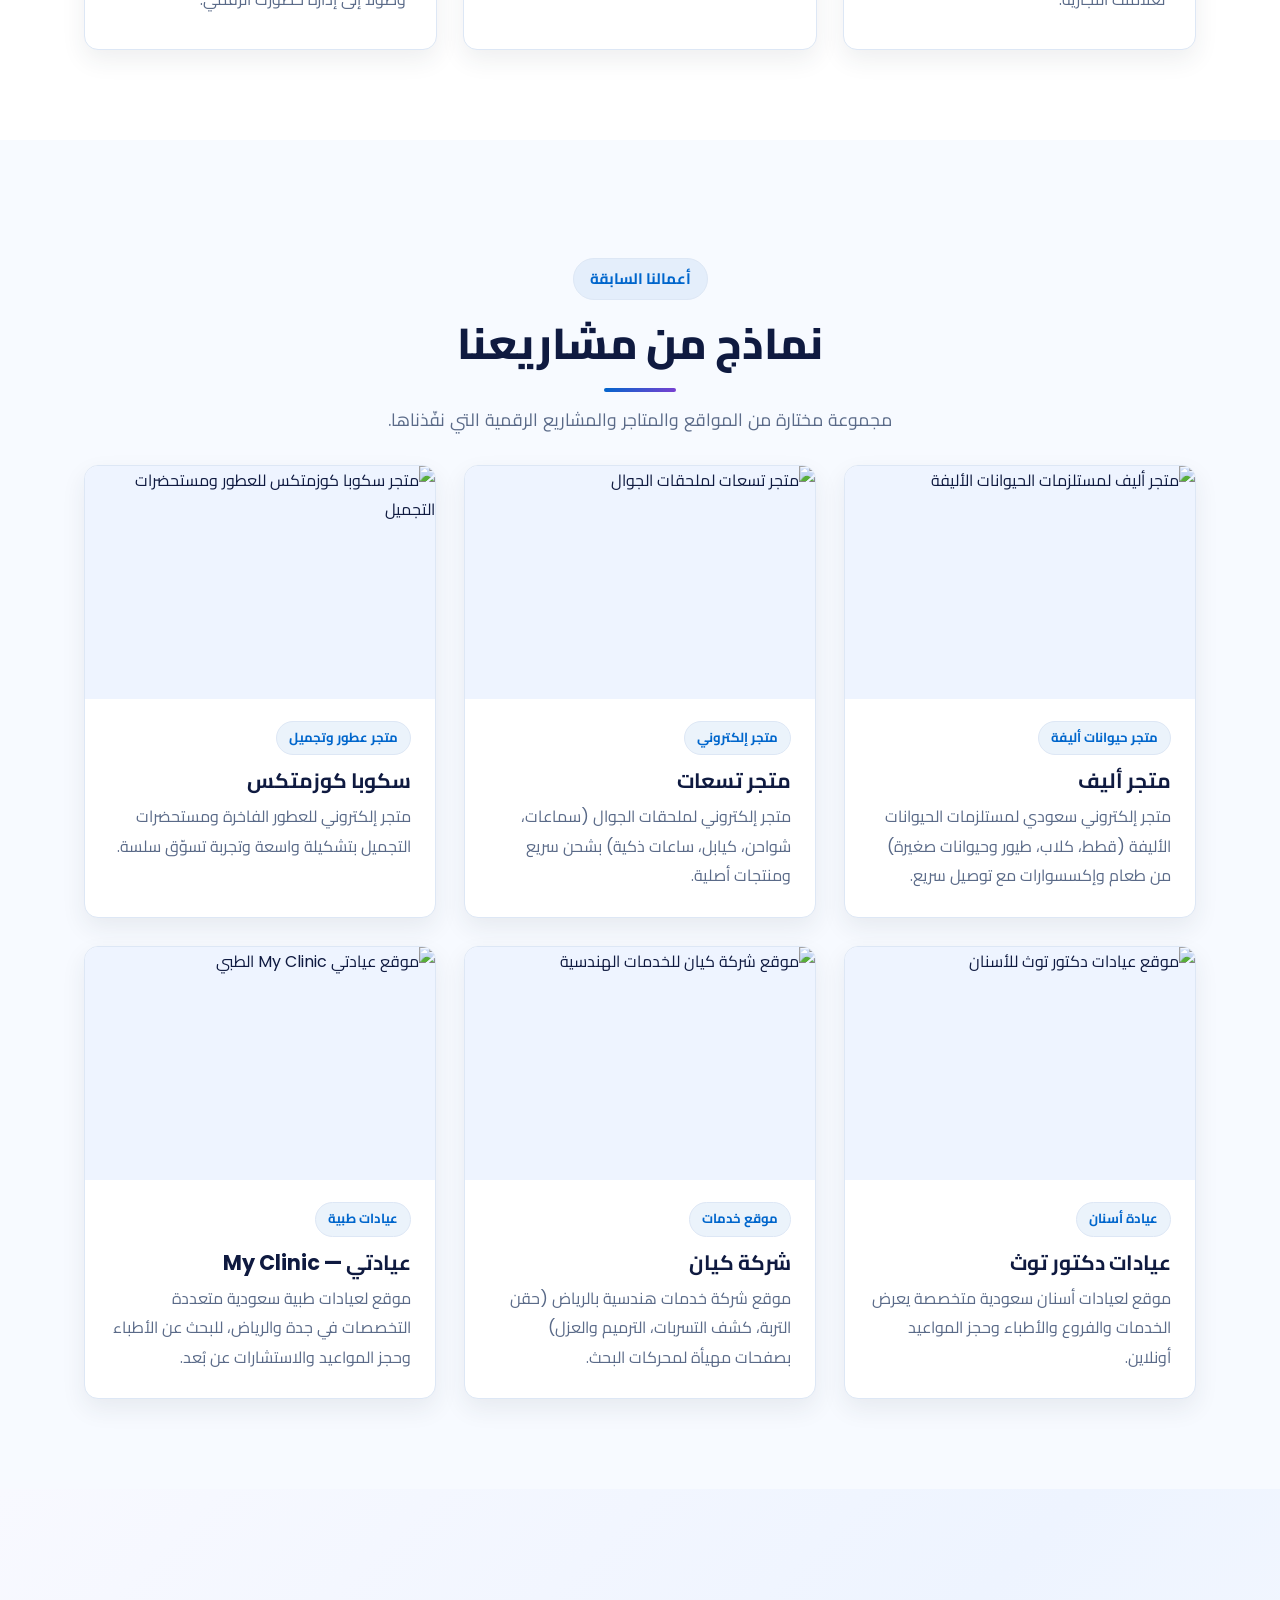
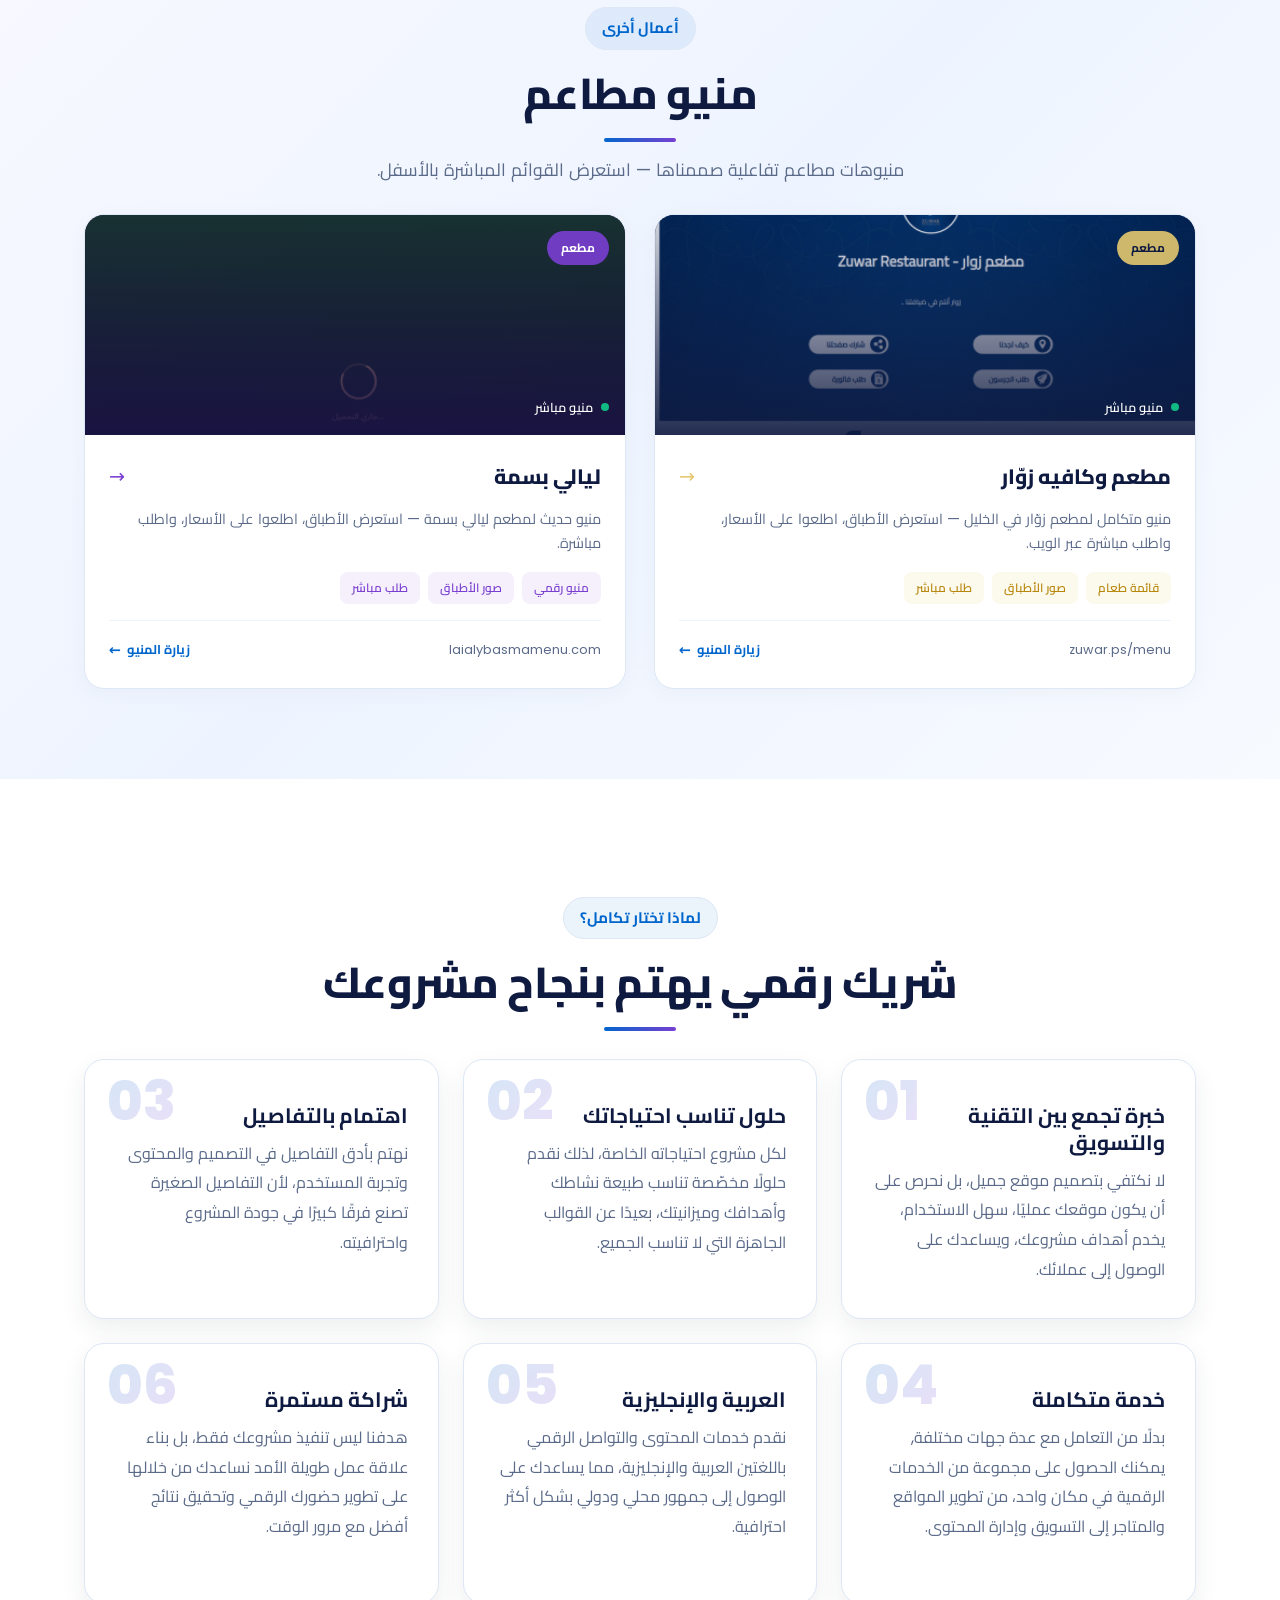
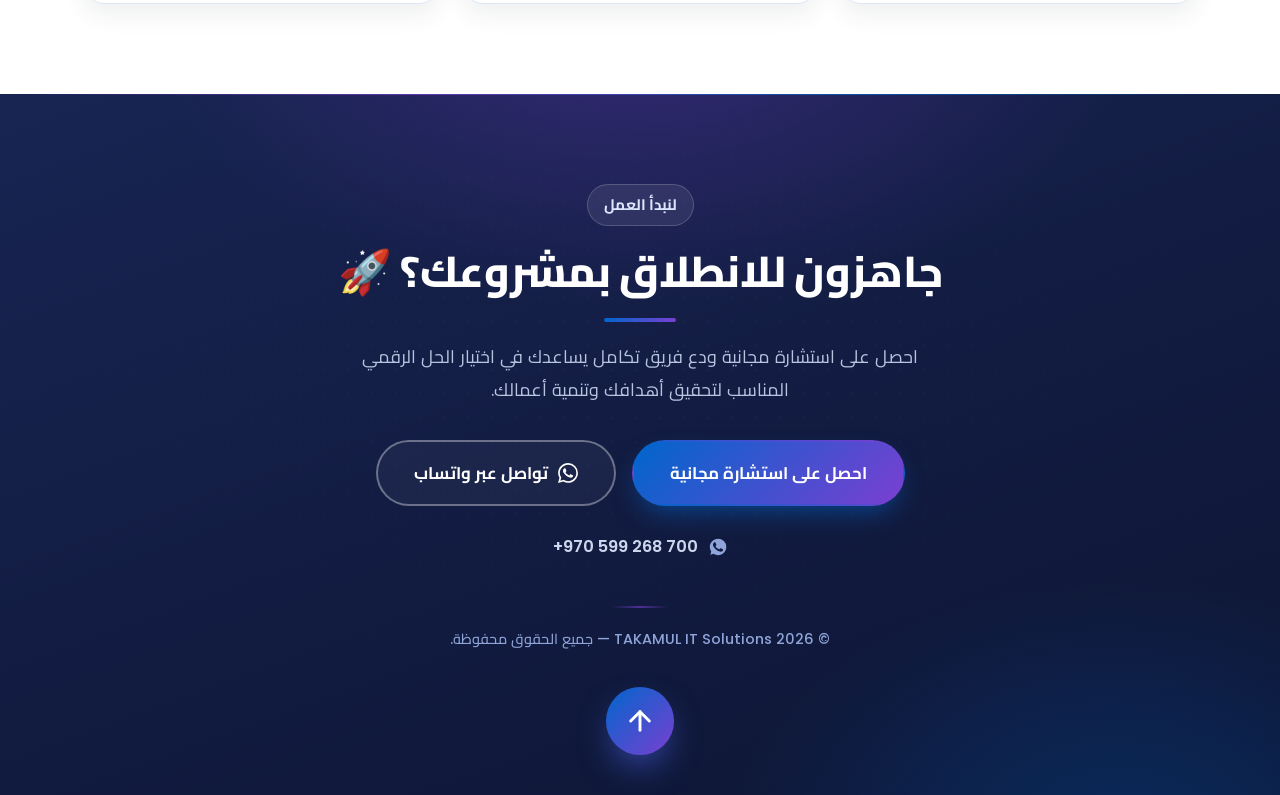
==== commit bffbea1a: "تحديث صور المنيو إلى شاشات موبايل حقيقية بالطول" ====
--- a/index.html
+++ b/index.html
@@ -273,7 +273,7 @@
           <div style="background: #fff; border: 1px solid #dde7f5; border-radius: 20px; overflow: hidden; transition: all .3s ease; box-shadow: 0 4px 20px rgba(192,198,211,.15);" onmouseover="this.style.transform='translateY(-6px)'; this.style.boxShadow='0 20px 50px rgba(192,198,211,.3)'; this.style.borderColor='#b8c9e0';" onmouseout="this.style.transform=''; this.style.boxShadow='0 4px 20px rgba(192,198,211,.15)'; this.style.borderColor='#dde7f5';">
             <!-- Image -->
             <div style="position: relative; height: 220px; overflow: hidden; background: linear-gradient(135deg, #1a2a5c, #0f1a40);">
-              <img src="zuwar/screens/menu.png" alt="قائمة مطعم زوّار" style="width: 100%; height: 100%; object-fit: cover; opacity: .9;" loading="lazy" />
+              <img src="assets/portfolio/zuwar-menu-phone.png" alt="قائمة مطعم زوّار" style="width: 100%; height: 100%; object-fit: cover; opacity: .9;" loading="lazy" />
               <div style="position: absolute; inset: 0; background: linear-gradient(to top, rgba(15,26,64,.9), transparent);"></div>
               <div style="position: absolute; top: 16px; right: 16px; display: flex; gap: 8px;">
                 <span style="padding: 6px 14px; border-radius: 999px; background: rgba(229,200,110,.9); color: #0f1a40; font-size: .75rem; font-weight: 700;">مطعم</span>
@@ -315,7 +315,7 @@
           <div style="background: #fff; border: 1px solid #dde7f5; border-radius: 20px; overflow: hidden; transition: all .3s ease; box-shadow: 0 4px 20px rgba(192,198,211,.15);" onmouseover="this.style.transform='translateY(-6px)'; this.style.boxShadow='0 20px 50px rgba(192,198,211,.3)'; this.style.borderColor='#b8c9e0';" onmouseout="this.style.transform=''; this.style.boxShadow='0 4px 20px rgba(192,198,211,.15)'; this.style.borderColor='#dde7f5';">
             <!-- Image -->
             <div style="position: relative; height: 220px; overflow: hidden; background: linear-gradient(135deg, #2d1b69, #1a1145);">
-              <img src="assets/portfolio/layaly-menu.png" alt="قائمة ليالي بسمة" style="width: 100%; height: 100%; object-fit: cover; opacity: .9;" loading="lazy" />
+              <img src="assets/portfolio/layaly-menu-phone.png" alt="قائمة ليالي بسمة" style="width: 100%; height: 100%; object-fit: cover; opacity: .9;" loading="lazy" />
               <div style="position: absolute; inset: 0; background: linear-gradient(to top, rgba(26,17,69,.9), transparent);"></div>
               <div style="position: absolute; top: 16px; right: 16px; display: flex; gap: 8px;">
                 <span style="padding: 6px 14px; border-radius: 999px; background: rgba(122,63,209,.9); color: #fff; font-size: .75rem; font-weight: 700;">مطعم</span>
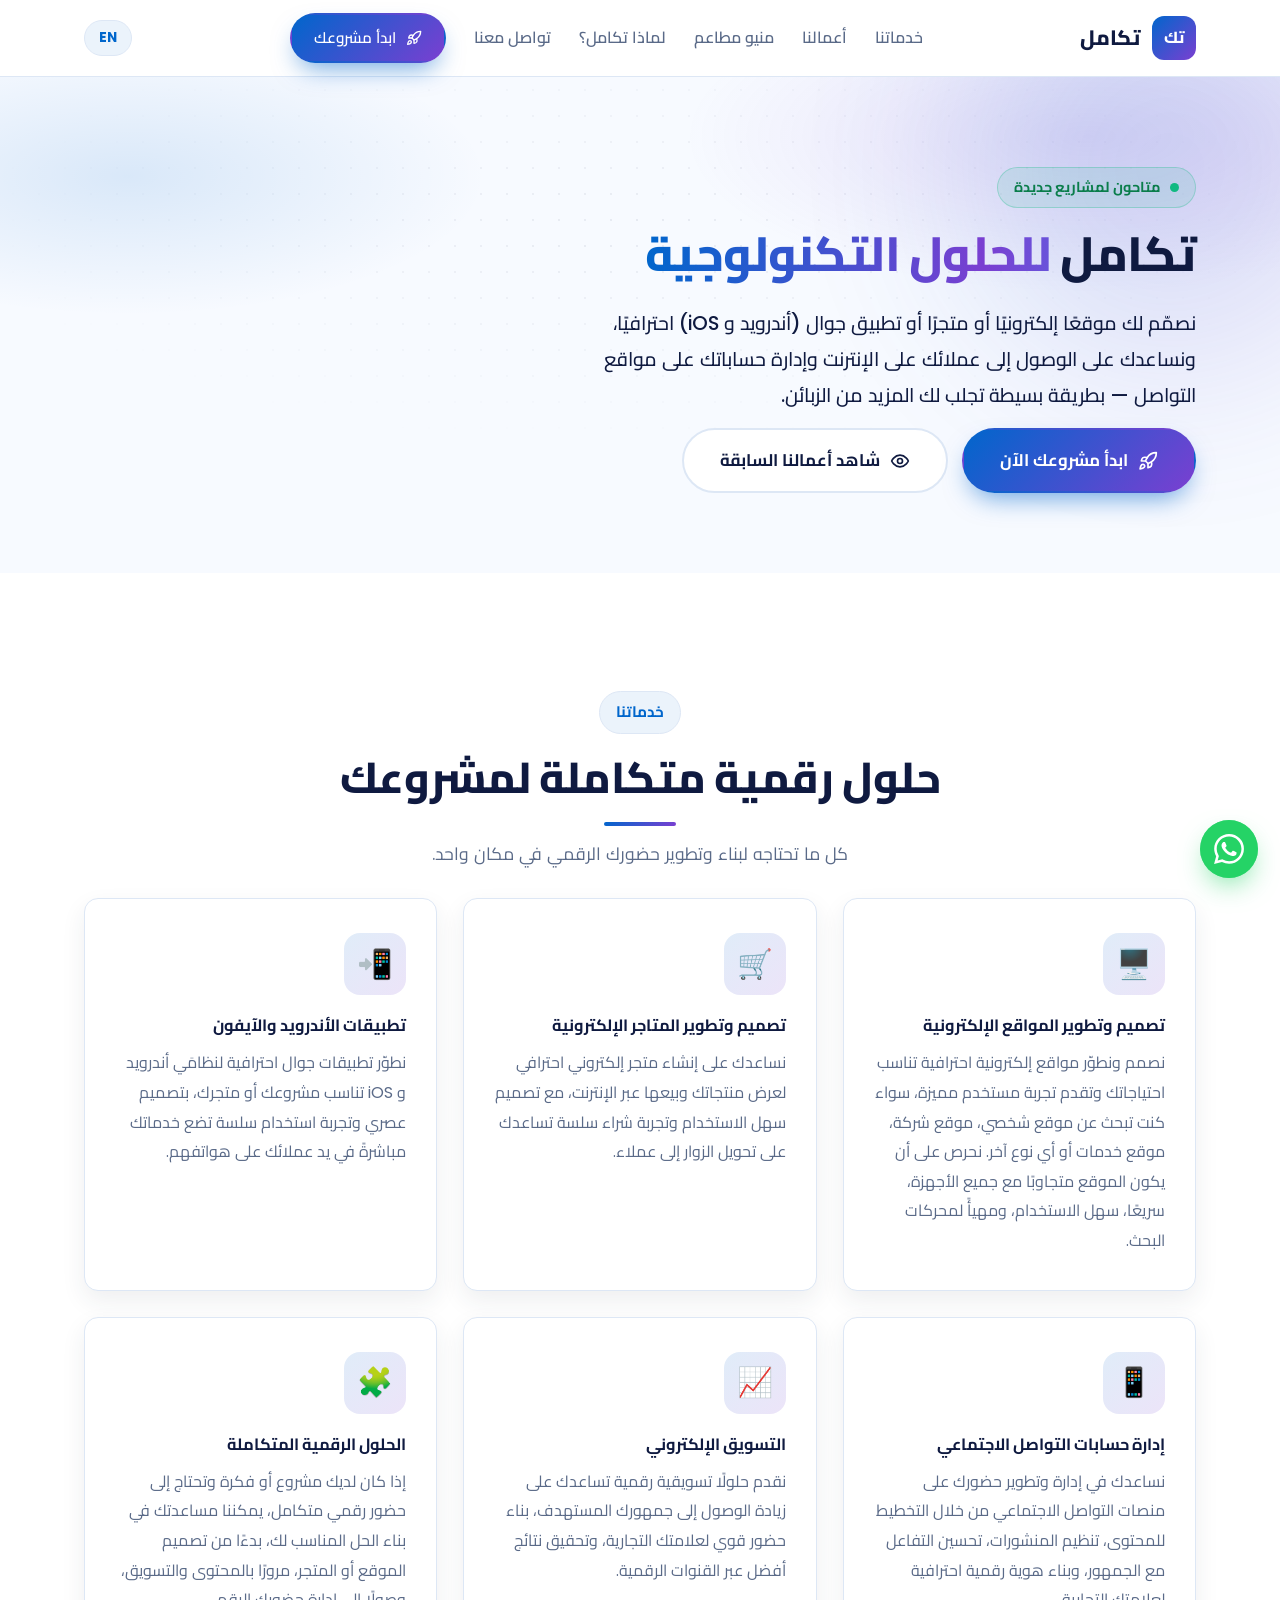
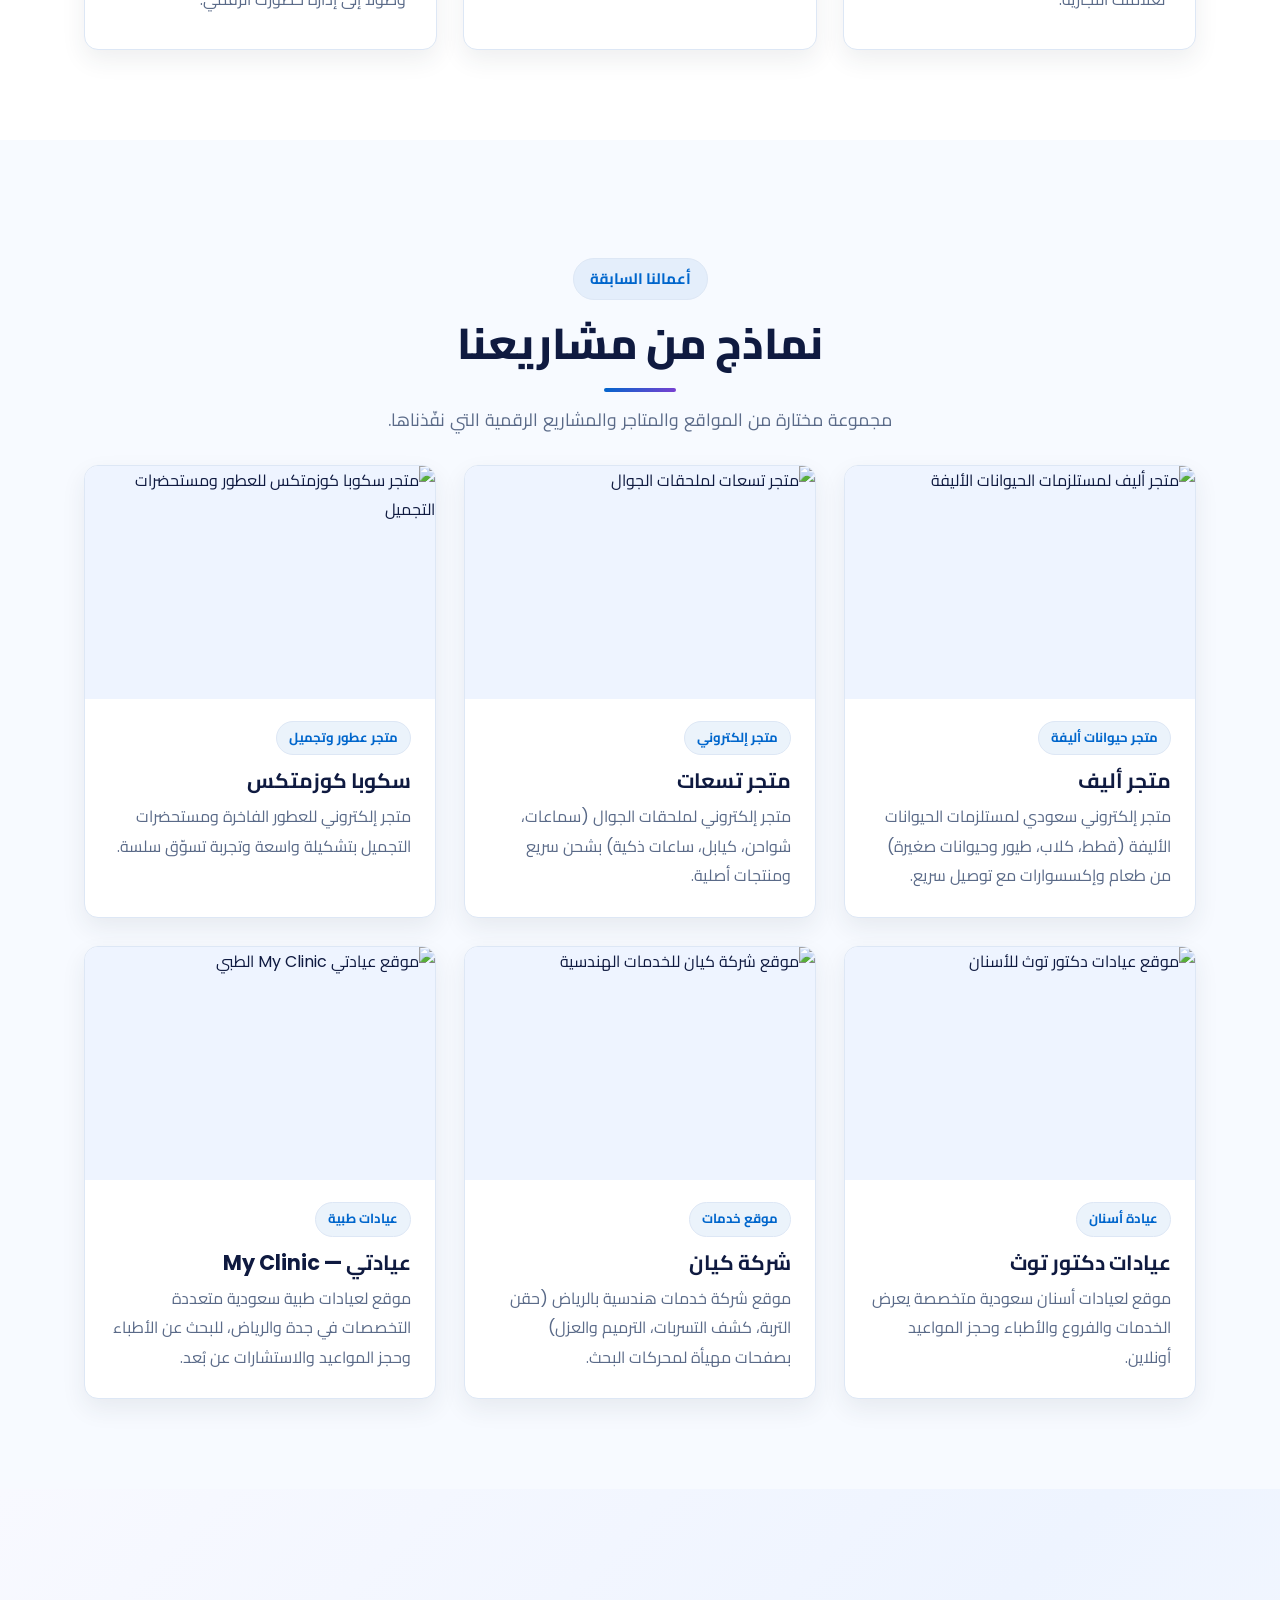
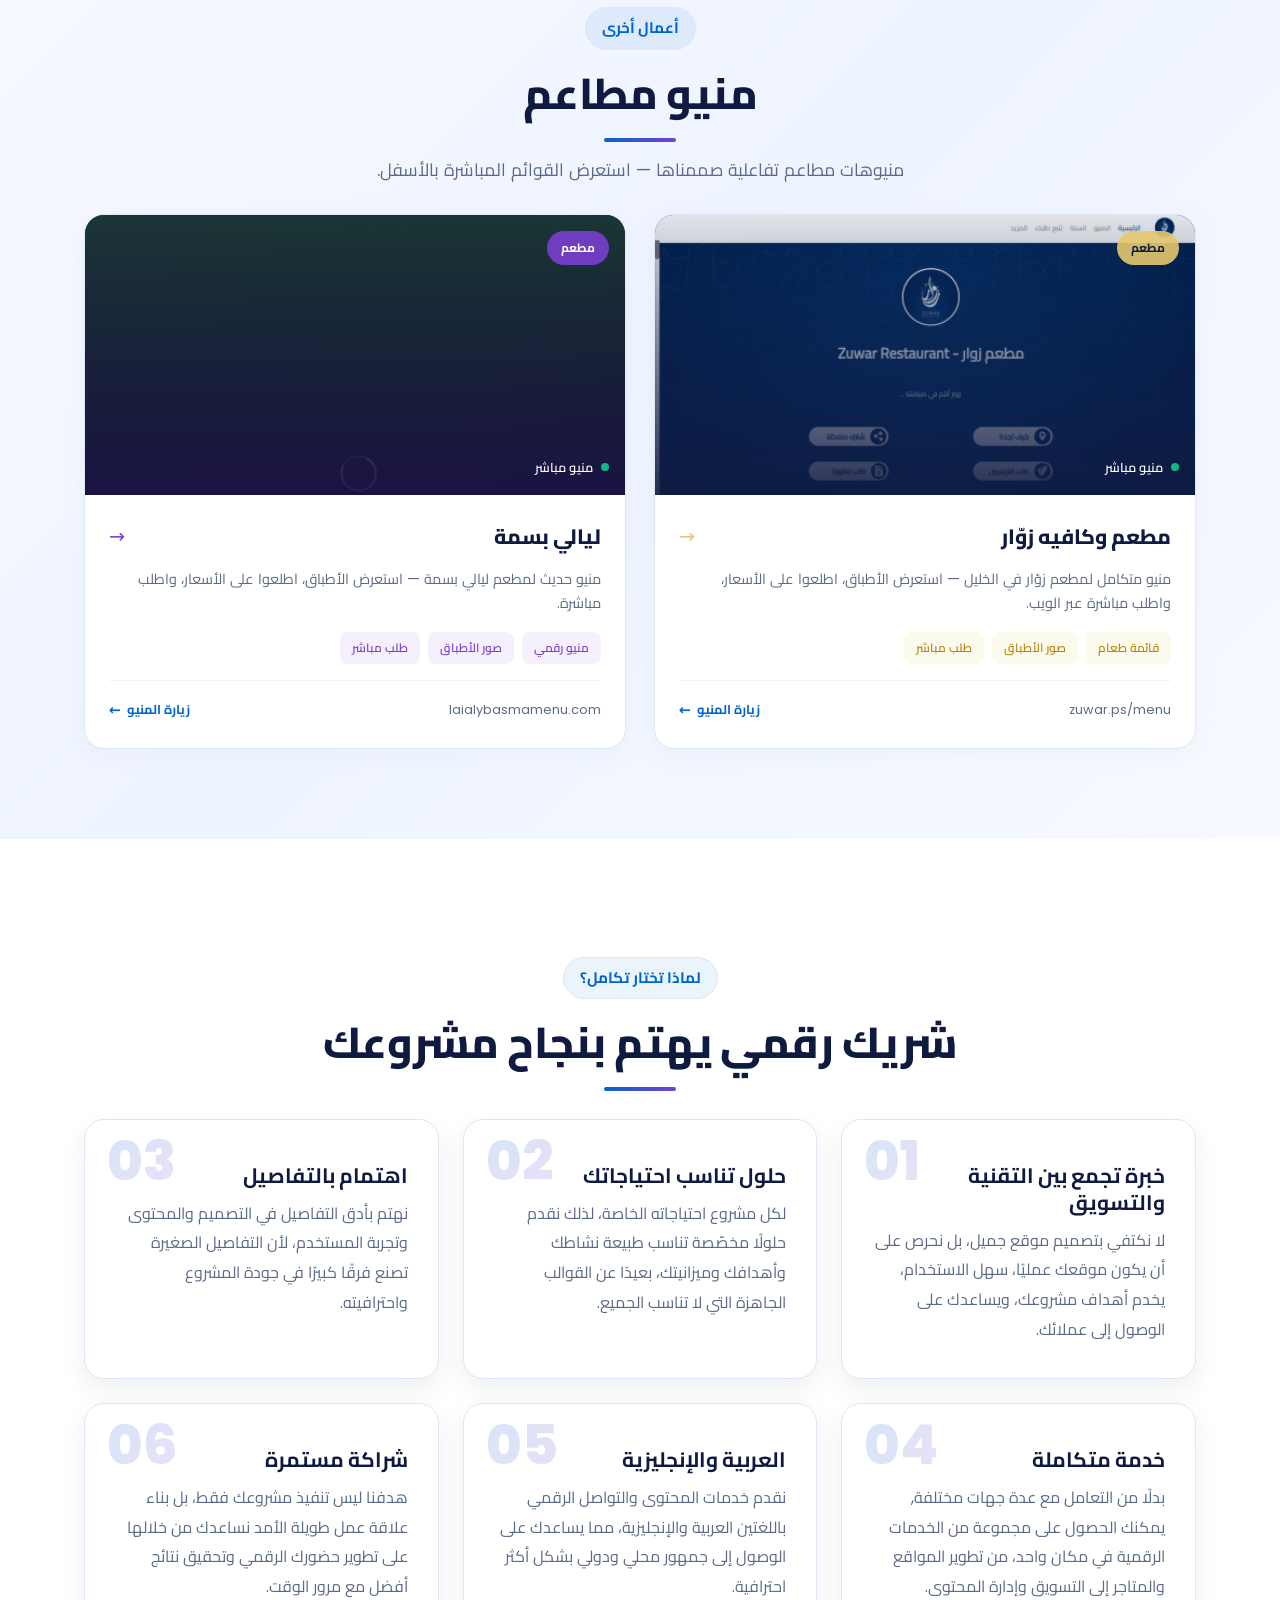
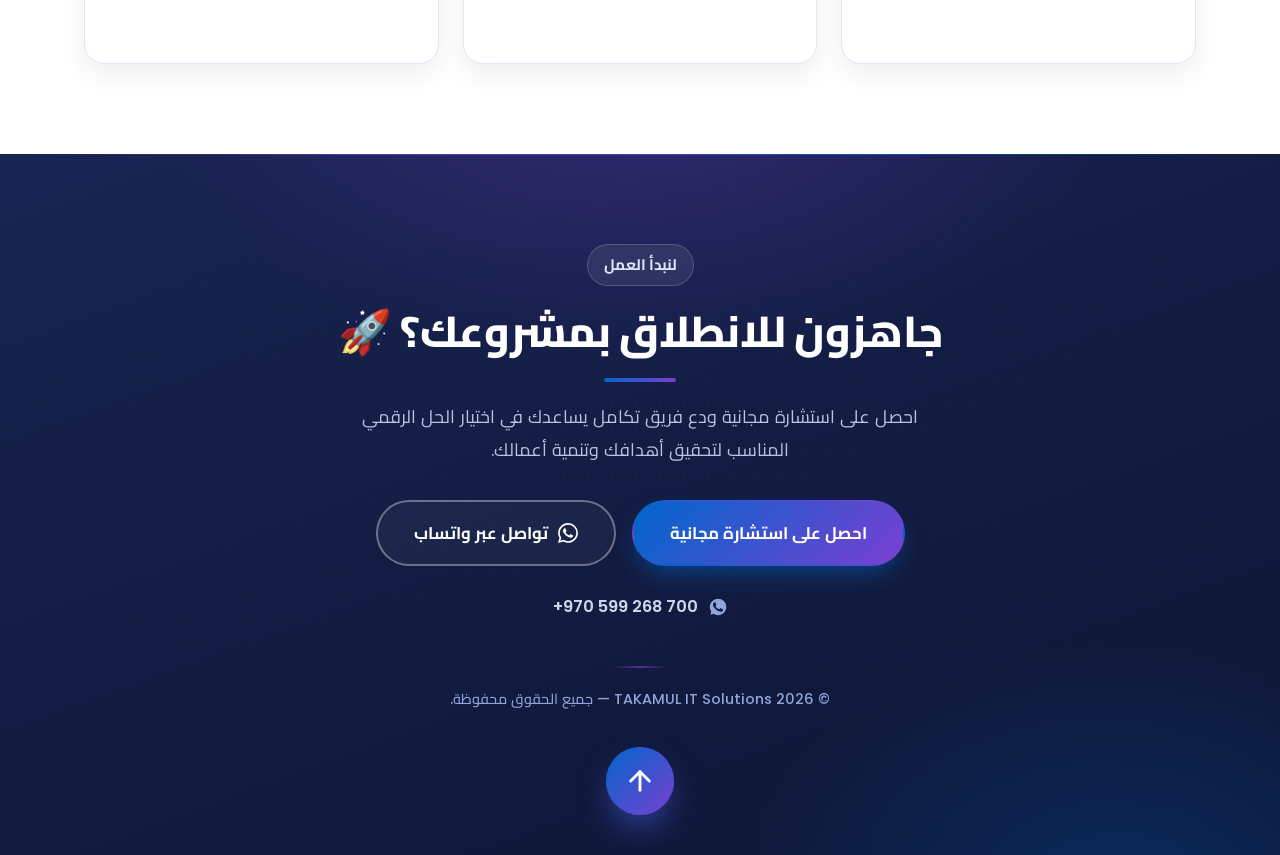
==== commit 8426a9d7: "زيادة ارتفاع صور المنيو لعرض أكثر من الشاشة" ====
--- a/index.html
+++ b/index.html
@@ -272,8 +272,8 @@
         <a href="https://zuwar.ps/menu" target="_blank" rel="noopener" style="text-decoration: none; display: block;">
           <div style="background: #fff; border: 1px solid #dde7f5; border-radius: 20px; overflow: hidden; transition: all .3s ease; box-shadow: 0 4px 20px rgba(192,198,211,.15);" onmouseover="this.style.transform='translateY(-6px)'; this.style.boxShadow='0 20px 50px rgba(192,198,211,.3)'; this.style.borderColor='#b8c9e0';" onmouseout="this.style.transform=''; this.style.boxShadow='0 4px 20px rgba(192,198,211,.15)'; this.style.borderColor='#dde7f5';">
             <!-- Image -->
-            <div style="position: relative; height: 220px; overflow: hidden; background: linear-gradient(135deg, #1a2a5c, #0f1a40);">
-              <img src="assets/portfolio/zuwar-menu-phone.png" alt="قائمة مطعم زوّار" style="width: 100%; height: 100%; object-fit: cover; opacity: .9;" loading="lazy" />
+            <div style="position: relative; height: 280px; overflow: hidden; background: linear-gradient(135deg, #1a2a5c, #0f1a40);">
+              <img src="assets/portfolio/zuwar-menu-phone.png" alt="قائمة مطعم زوّار" style="width: 100%; height: 100%; object-fit: cover; object-position: top; opacity: .9;" loading="lazy" />
               <div style="position: absolute; inset: 0; background: linear-gradient(to top, rgba(15,26,64,.9), transparent);"></div>
               <div style="position: absolute; top: 16px; right: 16px; display: flex; gap: 8px;">
                 <span style="padding: 6px 14px; border-radius: 999px; background: rgba(229,200,110,.9); color: #0f1a40; font-size: .75rem; font-weight: 700;">مطعم</span>
@@ -314,8 +314,8 @@
         <a href="https://laialybasmamenu.com/" target="_blank" rel="noopener" style="text-decoration: none; display: block;">
           <div style="background: #fff; border: 1px solid #dde7f5; border-radius: 20px; overflow: hidden; transition: all .3s ease; box-shadow: 0 4px 20px rgba(192,198,211,.15);" onmouseover="this.style.transform='translateY(-6px)'; this.style.boxShadow='0 20px 50px rgba(192,198,211,.3)'; this.style.borderColor='#b8c9e0';" onmouseout="this.style.transform=''; this.style.boxShadow='0 4px 20px rgba(192,198,211,.15)'; this.style.borderColor='#dde7f5';">
             <!-- Image -->
-            <div style="position: relative; height: 220px; overflow: hidden; background: linear-gradient(135deg, #2d1b69, #1a1145);">
-              <img src="assets/portfolio/layaly-menu-phone.png" alt="قائمة ليالي بسمة" style="width: 100%; height: 100%; object-fit: cover; opacity: .9;" loading="lazy" />
+            <div style="position: relative; height: 280px; overflow: hidden; background: linear-gradient(135deg, #2d1b69, #1a1145);">
+              <img src="assets/portfolio/layaly-menu-phone.png" alt="قائمة ليالي بسمة" style="width: 100%; height: 100%; object-fit: cover; object-position: top; opacity: .9;" loading="lazy" />
               <div style="position: absolute; inset: 0; background: linear-gradient(to top, rgba(26,17,69,.9), transparent);"></div>
               <div style="position: absolute; top: 16px; right: 16px; display: flex; gap: 8px;">
                 <span style="padding: 6px 14px; border-radius: 999px; background: rgba(122,63,209,.9); color: #fff; font-size: .75rem; font-weight: 700;">مطعم</span>
